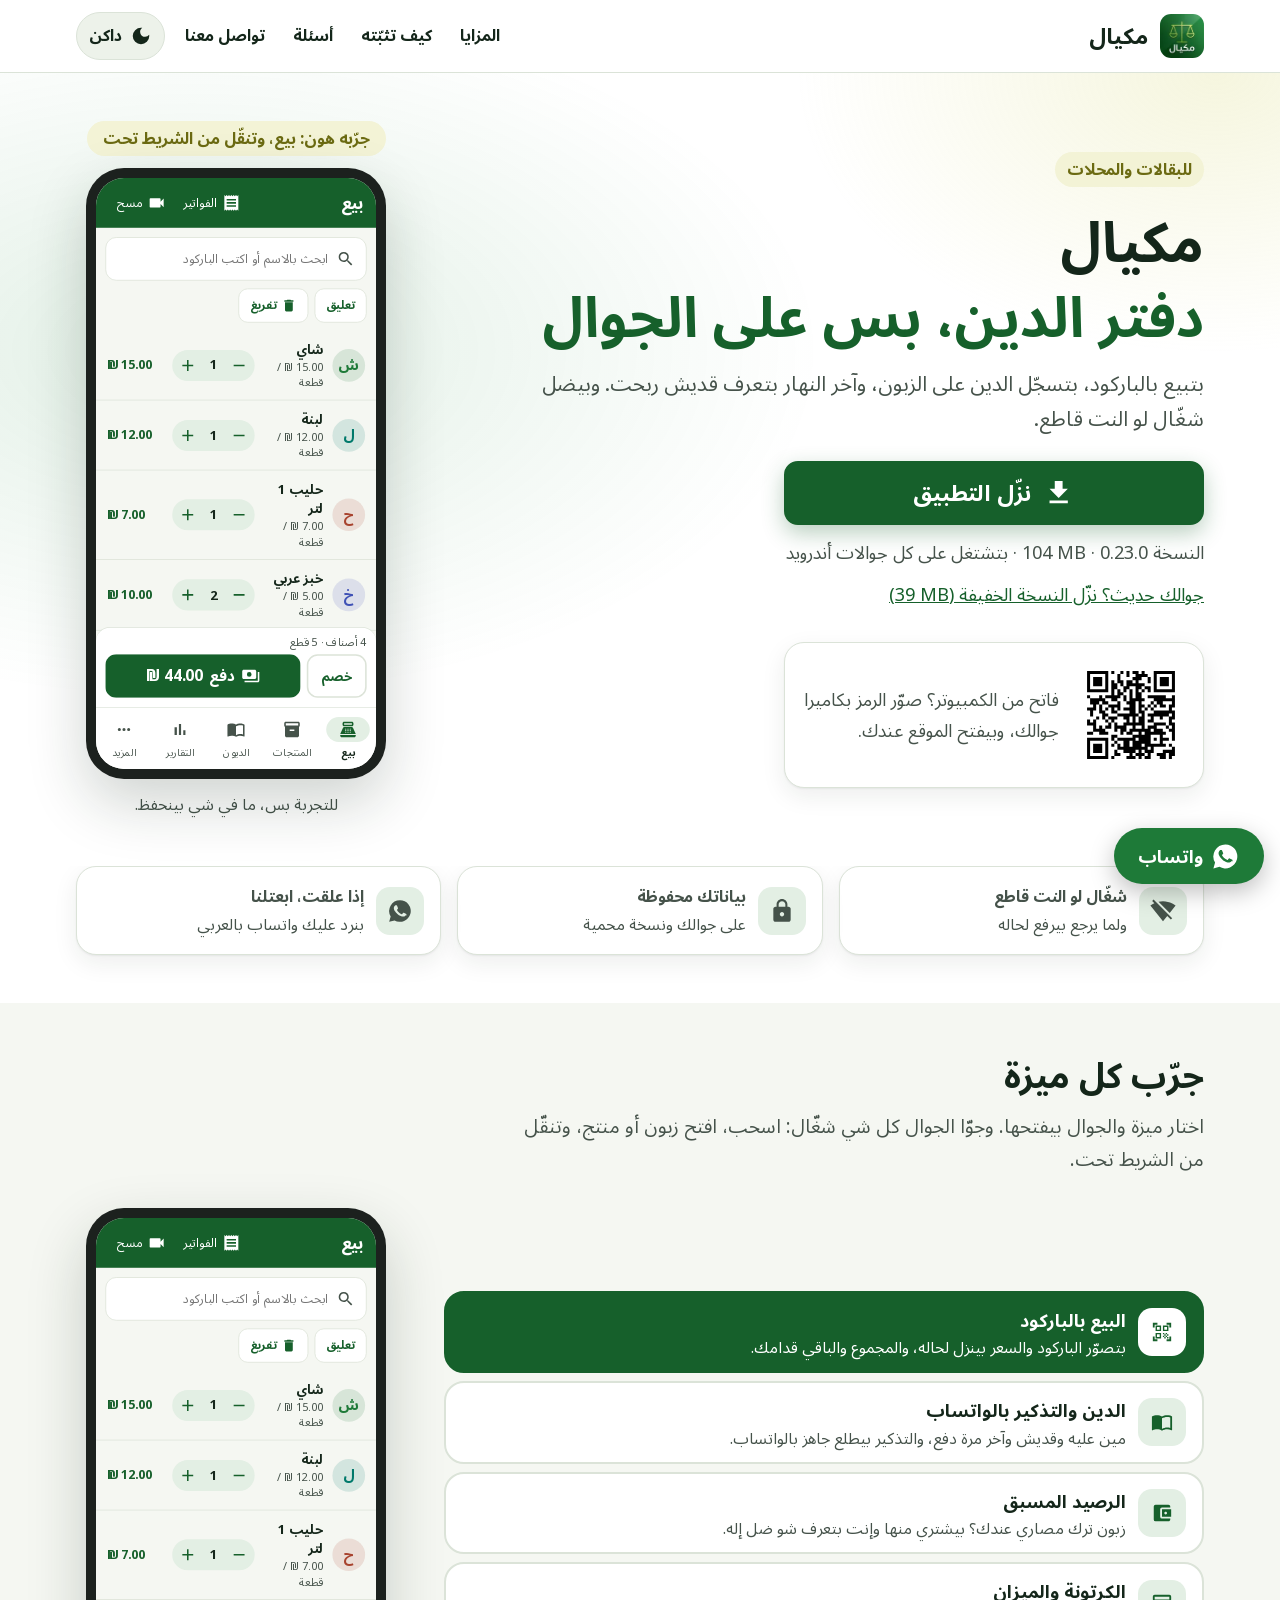
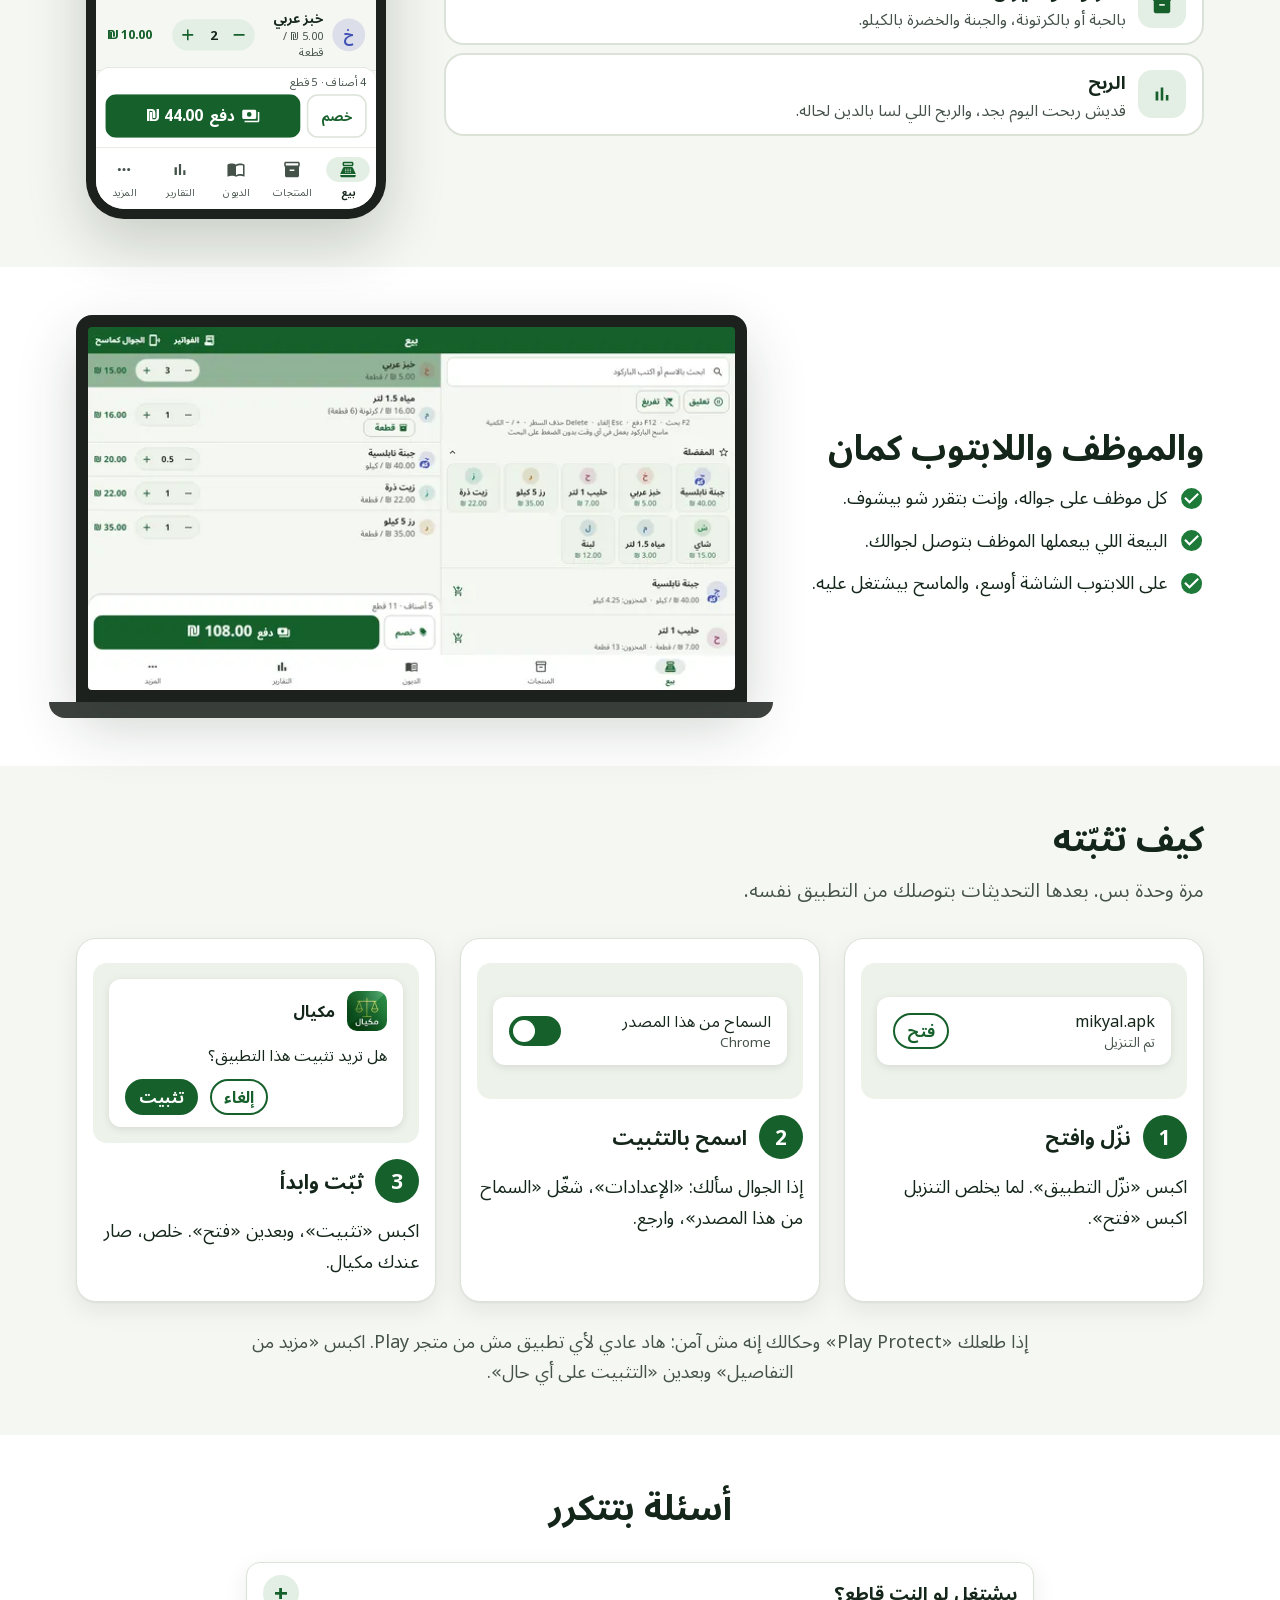
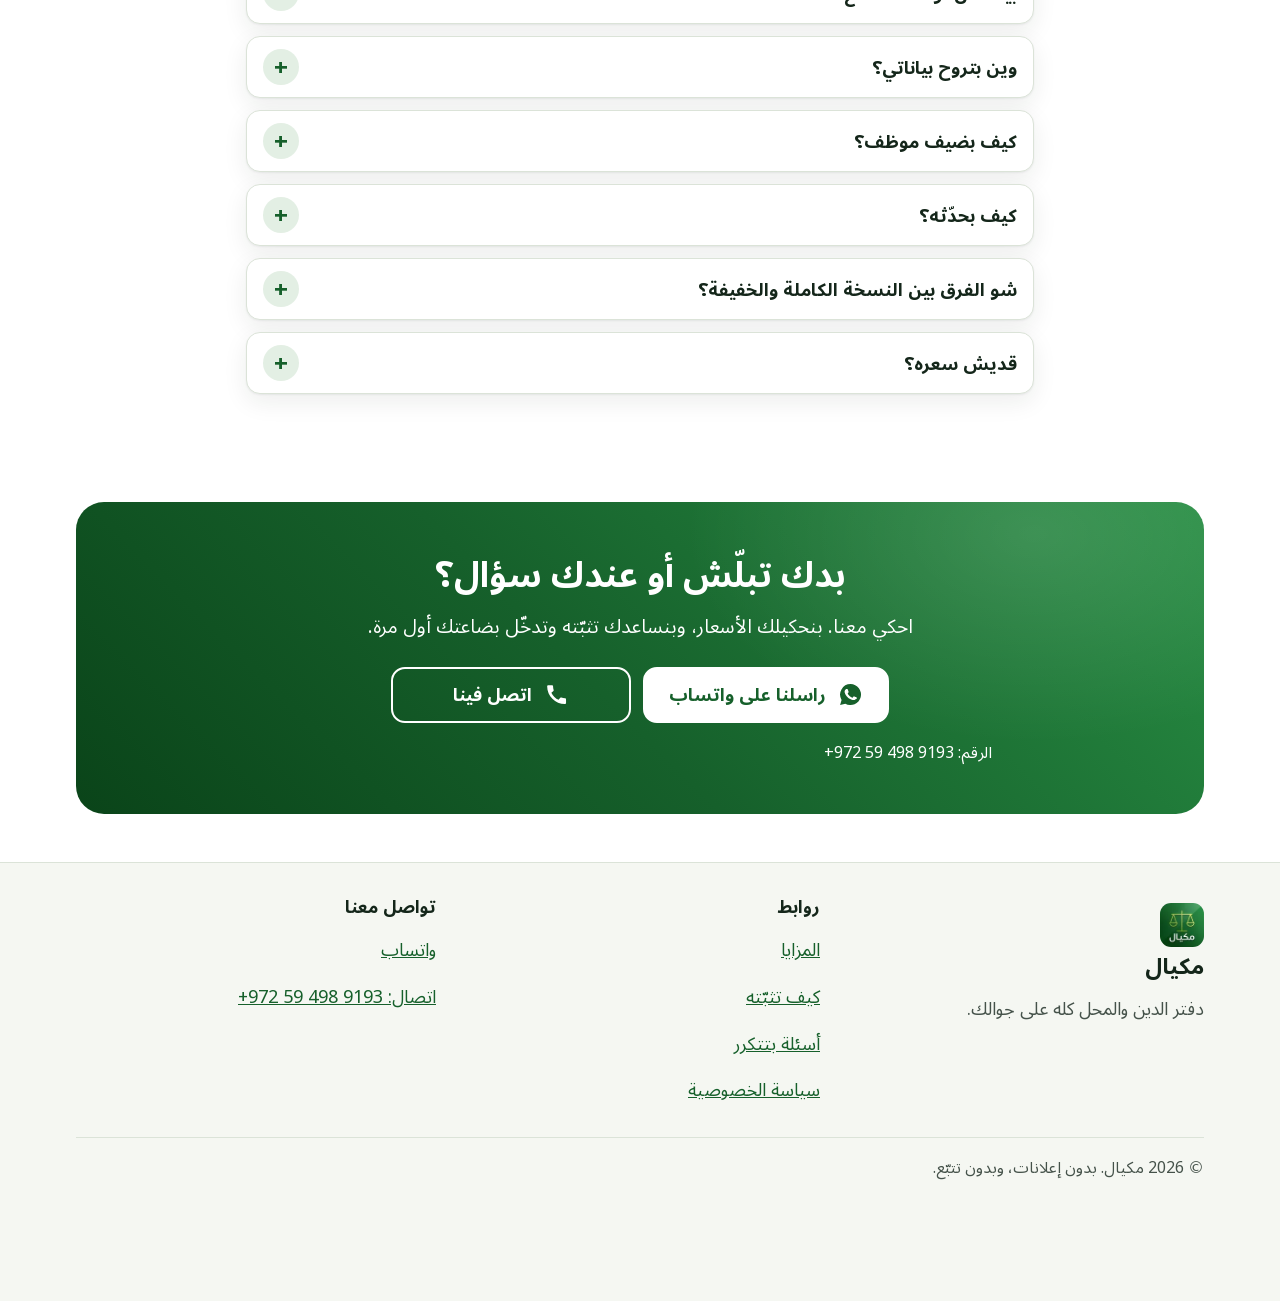
==== index.html @ 9a7a5570 "موقع مكيال: الصفحة الرئيسية، الخصوصية، 404 Co-Authored-By: Claude Opus 5.5 <noreply@anthropic.com>" ====
<!doctype html>
<html lang="ar" dir="rtl">
<head>
<meta charset="utf-8">
<meta name="viewport" content="width=device-width, initial-scale=1">
<script>try{if(localStorage.getItem('theme')==='dark')document.documentElement.dataset.theme='dark'}catch(e){}</script>
<title>مكيال: دفتر المحل على جوالك</title>
<meta name="description" content="مكيال تطبيق للمحلات والبقالات: بيع بالباركود، ديون الزبائن والتذكير بالواتساب، المخزون، والربح كل يوم. بيشتغل بدون نت. نزّله على جوالك الأندرويد.">
<link rel="canonical" href="https://binnibal.github.io/mikyal-site/">
<meta name="theme-color" content="#16602b">
<meta property="og:type" content="website">
<meta property="og:locale" content="ar_AR">
<meta property="og:site_name" content="مكيال">
<meta property="og:title" content="مكيال: دفتر المحل على جوالك">
<meta property="og:description" content="بيع بالباركود، ديون الزبائن والتذكير بالواتساب، والربح كل يوم. بيشتغل بدون نت.">
<meta property="og:url" content="https://binnibal.github.io/mikyal-site/">
<meta property="og:image" content="https://binnibal.github.io/mikyal-site/og.jpg">
<meta property="og:image:width" content="1200">
<meta property="og:image:height" content="630">
<meta property="og:image:alt" content="شعار مكيال وجوال عليه شاشة البيع">
<meta name="twitter:card" content="summary_large_image">
<link rel="icon" href="favicon.png" type="image/png" sizes="32x32">
<link rel="apple-touch-icon" href="apple-touch-icon.png">
<link rel="preload" href="fonts/arabic-700.woff2" as="font" type="font/woff2" crossorigin>
<link rel="stylesheet" href="style.css">
<script src="site.js" defer></script>
<script src="demo.js" defer></script>
</head>
<body>
<svg width="0" height="0" style="position:absolute" aria-hidden="true">
  <symbol id="i-download" viewBox="0 0 24 24"><path fill="currentColor" d="M5 20h14v-2H5v2zM19 9h-4V3H9v6H5l7 7 7-7z"/></symbol>
  <symbol id="i-check" viewBox="0 0 24 24"><path fill="currentColor" d="M12 2a10 10 0 1 0 0 20 10 10 0 0 0 0-20zm-2 15-5-5 1.41-1.410L10 14.170l7.59-7.590L19 8l-9 9z"/></symbol>
  <symbol id="i-wa" viewBox="0 0 24 24"><path fill="currentColor" d="M12 2a10 10 0 0 0-8.6 15.1L2 22l5-1.3A10 10 0 1 0 12 2zm5.2 13.9c-.2.6-1.3 1.2-1.8 1.2-.5.1-1 .2-3.3-.7-2.8-1.1-4.5-3.9-4.7-4.1-.1-.2-1.1-1.5-1.1-2.9s.7-2 1-2.3c.2-.3.6-.4.8-.4h.6c.2 0 .4 0 .6.5l.8 2c.1.2.1.3 0 .5l-.4.6-.3.4c-.1.1-.3.3-.1.6.2.3.8 1.3 1.7 2.1 1.2 1 2.1 1.3 2.4 1.5.3.1.5.1.6-.1l.9-1c.2-.3.4-.2.6-.1l1.9.9c.3.1.5.2.5.3.1.2.1.7-.1 1.4z"/></symbol>
  <symbol id="i-call" viewBox="0 0 24 24"><path fill="currentColor" d="M20.01 15.38c-1.23 0-2.42-.2-3.53-.56a.977.977 0 0 0-1.01.24l-1.57 1.97c-2.83-1.35-5.48-3.9-6.89-6.83l1.95-1.66c.27-.28.35-.67.24-1.02-.37-1.11-.56-2.3-.56-3.530 0-.54-.45-.99-.99-.99H4.19C3.65 3 3 3.24 3 3.99 3 13.28 10.73 21 20.01 21c.71 0 .99-.63.99-1.18v-3.45c0-.54-.45-.99-.99-.99z"/></symbol>
  <symbol id="i-moon" viewBox="0 0 24 24"><path fill="currentColor" d="M12 3a9 9 0 1 0 9 9c0-.46-.04-.92-.1-1.36a5.389 5.389 0 0 1-4.4 2.26 5.403 5.403 0 0 1-3.14-9.8c-.44-.06-.9-.1-1.36-.1z"/></symbol>
  <symbol id="i-sun" viewBox="0 0 24 24"><path fill="currentColor" d="M12 7a5 5 0 1 0 0 10 5 5 0 0 0 0-10zM2 13h2a1 1 0 0 0 0-2H2a1 1 0 0 0 0 2zm18 0h2a1 1 0 0 0 0-2h-2a1 1 0 0 0 0 2zM11 2v2a1 1 0 0 0 2 0V2a1 1 0 0 0-2 0zm0 18v2a1 1 0 0 0 2 0v-2a1 1 0 0 0-2 0zM5.99 4.58a1 1 0 0 0-1.41 1.41l1.06 1.06a1 1 0 0 0 1.41-1.41L5.99 4.58zm12.37 12.37a1 1 0 0 0-1.41 1.41l1.06 1.06a1 1 0 0 0 1.41-1.41l-1.06-1.06zm1.06-10.96a1 1 0 0 0-1.41-1.41l-1.06 1.06a1 1 0 0 0 1.41 1.41l1.06-1.06zM7.05 18.36a1 1 0 0 0-1.41-1.41l-1.06 1.06a1 1 0 0 0 1.41 1.41l1.06-1.06z"/></symbol>
  <symbol id="i-scan" viewBox="0 0 24 24"><path fill="currentColor" d="M9.5 6.5v3h-3v-3h3M11 5H5v6h6V5zm-1.5 9.5v3h-3v-3h3M11 13H5v6h6v-6zm6.5-6.5v3h-3v-3h3M19 5h-6v6h6V5zm-6 8h1.5v1.5H13V13zm1.5 1.5H16V16h-1.5v-1.5zM16 13h1.5v1.5H16V13zm-3 3h1.5v1.5H13V16zm1.5 1.5H16V19h-1.5v-1.5zM16 16h1.5v1.5H16V16zm1.5-1.5H19V16h-1.5v-1.5zm0 3H19V19h-1.5v-1.5zM22 7h-2V4h-3V2h5v5zm0 15v-5h-2v3h-3v2h5zM2 22h5v-2H4v-3H2v5zM2 2v5h2V4h3V2H2z"/></symbol>
  <symbol id="i-book" viewBox="0 0 24 24"><path fill="currentColor" d="M21 5c-1.11-.35-2.33-.5-3.5-.5-1.95 0-4.05.4-5.5 1.5-1.45-1.1-3.55-1.5-5.5-1.5S2.45 4.9 1 6v14.65c0 .25.25.5.5.5.1 0 .15-.05.25-.05C3.1 20.45 5.05 20 6.5 20c1.95 0 4.05.4 5.5 1.5 1.35-.85 3.8-1.5 5.5-1.5 1.65 0 3.35.3 4.75 1.05.1.05.15.05.25.05.25 0 .5-.25.5-.5V6c-.6-.45-1.25-.75-2-1zm0 13.5c-1.1-.35-2.3-.5-3.5-.5-1.7 0-4.15.65-5.5 1.5V8c1.35-.85 3.8-1.5 5.5-1.5 1.2 0 2.4.15 3.5.5v11.5z"/></symbol>
  <symbol id="i-wallet" viewBox="0 0 24 24"><path fill="currentColor" d="M21 18v1c0 1.1-.9 2-2 2H5a2 2 0 0 1-2-2V5a2 2 0 0 1 2-2h14c1.1 0 2 .9 2 2v1h-9a2 2 0 0 0-2 2v8a2 2 0 0 0 2 2h9zm-9-2h10V8H12v8zm4-2.5c-.83 0-1.5-.67-1.5-1.5s.67-1.5 1.5-1.5 1.5.67 1.5 1.5-.67 1.5-1.5 1.5z"/></symbol>
  <symbol id="i-box" viewBox="0 0 24 24"><path fill="currentColor" d="M20 2H4c-1 0-2 .9-2 2v3.01c0 .72.43 1.34 1 1.69V20c0 1.1 1.1 2 2 2h14c.9 0 2-.9 2-2V8.7c.57-.35 1-.97 1-1.69V4c0-1.1-1-2-2-2zm-5 12H9v-2h6v2zm5-7H4V4l16-.02V7z"/></symbol>
  <symbol id="i-chart" viewBox="0 0 24 24"><path fill="currentColor" d="M5 9.2h3V19H5zM10.6 5h2.8v14h-2.8zm5.6 8H19v6h-2.8z"/></symbol>
  <symbol id="i-wifi" viewBox="0 0 24 24"><path fill="currentColor" d="M23.64 7c-.45-.34-4.93-4-11.64-4-1.5 0-2.89.19-4.15.48L18.18 13.8 23.64 7zm-6.6 8.22L3.27 1.44 2 2.72l2.05 2.06C1.91 5.76.59 6.82.36 7l11.63 14.49.01.01.01-.01 3.9-4.86 3.32 3.32 1.27-1.27-3.46-3.46z"/></symbol>
  <symbol id="i-lock" viewBox="0 0 24 24"><path fill="currentColor" d="M18 8h-1V6c0-2.76-2.24-5-5-5S7 3.24 7 6v2H6c-1.1 0-2 .9-2 2v10c0 1.1.9 2 2 2h12c1.1 0 2-.9 2-2V10c0-1.1-.9-2-2-2zm-6 9c-1.1 0-2-.9-2-2s.9-2 2-2 2 .9 2 2-.9 2-2 2zm3.1-9H8.9V6c0-1.71 1.39-3.1 3.1-3.1 1.71 0 3.1 1.39 3.1 3.1v2z"/></symbol>
  <symbol id="i-next" viewBox="0 0 24 24"><path fill="currentColor" d="M20 11H7.83l5.59-5.59L12 4l-8 8 8 8 1.41-1.41L7.83 13H20v-2z"/></symbol>
  <symbol id="i-prev" viewBox="0 0 24 24"><path fill="currentColor" d="m12 4-1.41 1.41L16.17 11H4v2h12.17l-5.58 5.59L12 20l8-8z"/></symbol>
  <symbol id="i-pos" viewBox="0 0 24 24"><path fill="currentColor" d="M17 2H7c-1.1 0-2 .9-2 2v2c0 1.1.9 2 2 2h10c1.1 0 2-.9 2-2V4c0-1.1-.9-2-2-2zm0 4H7V4h10v2zm3 16H4c-1.1 0-2-.9-2-2v-1h20v1c0 1.1-.9 2-2 2zm-1.47-11.81A2 2 0 0 0 16.7 9H7.3c-.79 0-1.51.47-1.83 1.19L2 18h20l-3.47-7.81zM9.5 16h-1a.5.5 0 0 1 0-1h1a.5.5 0 0 1 0 1zm0-2h-1a.5.5 0 0 1 0-1h1a.5.5 0 0 1 0 1zm0-2h-1a.5.5 0 0 1 0-1h1a.5.5 0 0 1 0 1zm3 4h-1a.5.5 0 0 1 0-1h1a.5.5 0 0 1 0 1zm0-2h-1a.5.5 0 0 1 0-1h1a.5.5 0 0 1 0 1zm0-2h-1a.5.5 0 0 1 0-1h1a.5.5 0 0 1 0 1zm3 4h-1a.5.5 0 0 1 0-1h1a.5.5 0 0 1 0 1zm0-2h-1a.5.5 0 0 1 0-1h1a.5.5 0 0 1 0 1zm0-2h-1a.5.5 0 0 1 0-1h1a.5.5 0 0 1 0 1z"/></symbol>
  <symbol id="i-dots" viewBox="0 0 24 24"><path fill="currentColor" d="M6 10a2 2 0 1 0 0 4 2 2 0 0 0 0-4zm12 0a2 2 0 1 0 0 4 2 2 0 0 0 0-4zm-6 0a2 2 0 1 0 0 4 2 2 0 0 0 0-4z"/></symbol>
  <symbol id="i-search" viewBox="0 0 24 24"><path fill="currentColor" d="M15.5 14h-.79l-.28-.27A6.47 6.47 0 0 0 16 9.5 6.5 6.5 0 1 0 9.5 16c1.61 0 3.09-.59 4.23-1.57l.27.28v.79l5 4.99L20.49 19l-4.99-5zm-6 0C7.01 14 5 11.99 5 9.5S7.01 5 9.5 5 14 7.01 14 9.5 11.99 14 9.5 14z"/></symbol>
  <symbol id="i-plus" viewBox="0 0 24 24"><path fill="currentColor" d="M19 13h-6v6h-2v-6H5v-2h6V5h2v6h6v2z"/></symbol>
  <symbol id="i-minus" viewBox="0 0 24 24"><path fill="currentColor" d="M19 13H5v-2h14v2z"/></symbol>
  <symbol id="i-receipt" viewBox="0 0 24 24"><path fill="currentColor" d="M18 17H6v-2h12v2zm0-4H6v-2h12v2zm0-4H6V7h12v2zM3 22l1.5-1.5L6 22l1.5-1.5L9 22l1.5-1.5L12 22l1.5-1.5L15 22l1.5-1.5L18 22l1.5-1.5L21 22V2l-1.5 1.5L18 2l-1.5 1.5L15 2l-1.5 1.5L12 2l-1.5 1.5L9 2 7.5 3.5 6 2 4.5 3.5 3 2v20z"/></symbol>
  <symbol id="i-cam" viewBox="0 0 24 24"><path fill="currentColor" d="M17 10.5V7a1 1 0 0 0-1-1H4a1 1 0 0 0-1 1v10a1 1 0 0 0 1 1h12a1 1 0 0 0 1-1v-3.5l4 4v-11l-4 4z"/></symbol>
  <symbol id="i-trash" viewBox="0 0 24 24"><path fill="currentColor" d="M6 19c0 1.1.9 2 2 2h8c1.1 0 2-.9 2-2V7H6v12zM19 4h-3.5l-1-1h-5l-1 1H5v2h14V4z"/></symbol>
  <symbol id="i-pay" viewBox="0 0 24 24"><path fill="currentColor" d="M19 14V6c0-1.1-.9-2-2-2H3c-1.1 0-2 .9-2 2v8c0 1.1.9 2 2 2h14c1.1 0 2-.9 2-2zm-9-1a3 3 0 1 1 0-6 3 3 0 0 1 0 6zm13-6v11c0 1.1-.9 2-2 2H4v-2h17V7h2z"/></symbol>
  <symbol id="i-share" viewBox="0 0 24 24"><path fill="currentColor" d="M18 16.08c-.76 0-1.44.3-1.96.77L8.91 12.7c.05-.23.09-.46.09-.7s-.04-.47-.09-.7l7.05-4.11A3 3 0 1 0 15 5c0 .24.04.47.09.7L8.04 9.81A3 3 0 1 0 6 15c.79 0 1.5-.31 2.04-.81l7.12 4.16c-.05.21-.08.43-.08.65A2.92 2.92 0 1 0 18 16.08z"/></symbol>
  <symbol id="i-tune" viewBox="0 0 24 24"><path fill="currentColor" d="M3 17v2h6v-2H3zM3 5v2h10V5H3zm10 16v-2h8v-2h-8v-2h-2v6h2zM7 9v2H3v2h4v2h2V9H7zm14 4v-2H11v2h10zm-6-4h2V7h4V5h-4V3h-2v6z"/></symbol>
  <symbol id="i-sync" viewBox="0 0 24 24"><path fill="currentColor" d="M12 4V1L8 5l4 4V6c3.31 0 6 2.69 6 6 0 1.01-.25 1.97-.7 2.8l1.46 1.46A7.93 7.93 0 0 0 20 12c0-4.42-3.58-8-8-8zm0 14c-3.31 0-6-2.69-6-6 0-1.01.25-1.97.7-2.8L5.24 7.74A7.93 7.93 0 0 0 4 12c0 4.42 3.58 8 8 8v3l4-4-4-4v3z"/></symbol>
  <symbol id="i-text" viewBox="0 0 24 24"><path fill="currentColor" d="M9 4v3h5v12h3V7h5V4H9zm-6 8h3v7h3v-7h3V9H3v3z"/></symbol>
  <symbol id="i-people" viewBox="0 0 24 24"><path fill="currentColor" d="M16 11a3 3 0 1 0 0-6 3 3 0 0 0 0 6zm-8 0a3 3 0 1 0 0-6 3 3 0 0 0 0 6zm0 2c-2.33 0-7 1.17-7 3.5V19h14v-2.5c0-2.33-4.67-3.5-7-3.5zm8 0c-.29 0-.62.02-.97.05 1.16.84 1.97 1.97 1.97 3.45V19h6v-2.5c0-2.33-4.67-3.5-7-3.5z"/></symbol>
  <symbol id="i-backup" viewBox="0 0 24 24"><path fill="currentColor" d="M19.35 10.04A7.49 7.49 0 0 0 12 4C9.11 4 6.6 5.64 5.35 8.04A6 6 0 0 0 6 20h13a5 5 0 0 0 .35-9.96zM14 13v4h-4v-4H7l5-5 5 5h-3z"/></symbol>
</svg>
<a class="skip" href="#main">انتقل للمحتوى</a>

<header class="site-head">
  <div class="wrap">
    <a class="brand" href="./">
      <img src="img/logo.webp" srcset="img/logo.webp 1x, img/logo@2x.webp 2x" width="44" height="44" alt="">
      <span>مكيال</span>
    </a>
    <nav class="nav" aria-label="أقسام الصفحة">
      <a href="#tour">المزايا</a>
      <a href="#install">كيف تثبّته</a>
      <a href="#faq">أسئلة</a>
      <a href="#contact">تواصل معنا</a>
    </nav>
    <button class="theme-btn" type="button" aria-pressed="false">
      <svg class="icon moon" aria-hidden="true"><use href="#i-moon"/></svg>
      <svg class="icon sun" aria-hidden="true"><use href="#i-sun"/></svg>
      <span class="to-dark">داكن</span><span class="to-light">فاتح</span>
    </button>
  </div>
</header>

<main id="main">
  <section class="hero">
    <div class="wrap">
      <div class="hero-text">
        <p class="eyebrow">للبقالات والمحلات</p>
        <h1>مكيال <span>دفتر الدين، بس على الجوال</span></h1>
        <p class="lead">بتبيع بالباركود، بتسجّل الدين على الزبون، وآخر النهار بتعرف قديش ربحت. وبيضل شغّال لو النت قاطع.</p>
        <a class="btn btn-main" href="https://github.com/binnibal/mikyal-site/releases/latest/download/mikyal.apk" download>
          <svg class="icon" aria-hidden="true"><use href="#i-download"/></svg>
          <span>نزّل التطبيق</span>
        </a>
        <p class="meta">النسخة <span dir="ltr" data-v>0.23.0</span> · <span dir="ltr" data-full>104 MB</span> · بتشتغل على كل جوالات أندرويد</p>
        <p class="light-link"><a href="https://github.com/binnibal/mikyal-site/releases/latest/download/mikyal-light.apk" download>جوالك حديث؟ نزّل النسخة الخفيفة (<span dir="ltr" data-light>39 MB</span>)</a></p>
        <div class="qr">
          <img src="img/qr.svg" width="112" height="112" alt="رمز QR لرابط موقع مكيال">
          <p>فاتح من الكمبيوتر؟ صوّر الرمز بكاميرا جوالك، وبيفتح الموقع عندك.</p>
        </div>
      </div>
      <div class="hero-shot">
        <p class="demo-hint">جرّبه هون: بيع، وتنقّل من الشريط تحت</p>
        <div class="phone">
          <div class="app-frame">
            <div class="app" data-demo role="region" aria-label="نسخة تجريبية من تطبيق مكيال">
              <noscript><img class="app-still" src="img/sell-light.webp" width="360" height="760" alt="شاشة البيع في مكيال"></noscript>
            </div>
          </div>
        </div>
        <p class="demo-note">للتجربة بس، ما في شي بينحفظ.</p>
      </div>
    </div>
  </section>

  <section class="trust-sec" aria-label="ليش مكيال">
    <div class="wrap">
      <ul class="trust">
        <li><span class="ico"><svg class="icon" aria-hidden="true"><use href="#i-wifi"/></svg></span><span><strong>شغّال لو النت قاطع</strong>ولما يرجع بيرفع لحاله</span></li>
        <li><span class="ico"><svg class="icon" aria-hidden="true"><use href="#i-lock"/></svg></span><span><strong>بياناتك محفوظة</strong>على جوالك ونسخة محمية</span></li>
        <li><span class="ico"><svg class="icon" aria-hidden="true"><use href="#i-wa"/></svg></span><span><strong>إذا علقت، ابعتلنا</strong>بنرد عليك واتساب بالعربي</span></li>
      </ul>
    </div>
  </section>

  <section class="tint" id="tour" aria-labelledby="tour-head">
    <div class="wrap">
      <div class="section-head">
        <h2 id="tour-head">جرّب كل ميزة</h2>
        <p>اختار ميزة والجوال بيفتحها. وجوّا الجوال كل شي شغّال: اسحب، افتح زبون أو منتج، وتنقّل من الشريط تحت.</p>
      </div>
      <div class="tour">
        <div class="tabs" role="group" aria-label="مزايا التطبيق">
          <button class="tab" type="button" id="t-sell" aria-pressed="true" data-go="sell">
            <span class="ico"><svg class="icon" aria-hidden="true"><use href="#i-scan"/></svg></span>
            <span class="tab-text"><span class="tab-title">البيع بالباركود</span><span class="desc">بتصوّر الباركود والسعر بينزل لحاله، والمجموع والباقي قدامك.</span></span>
          </button>
          <button class="tab" type="button" id="t-debts" aria-pressed="false" data-go="debts">
            <span class="ico"><svg class="icon" aria-hidden="true"><use href="#i-book"/></svg></span>
            <span class="tab-text"><span class="tab-title">الدين والتذكير بالواتساب</span><span class="desc">مين عليه وقديش وآخر مرة دفع، والتذكير بيطلع جاهز بالواتساب.</span></span>
          </button>
          <button class="tab" type="button" id="t-credit" aria-pressed="false" data-go="cust:ra">
            <span class="ico"><svg class="icon" aria-hidden="true"><use href="#i-wallet"/></svg></span>
            <span class="tab-text"><span class="tab-title">الرصيد المسبق</span><span class="desc">زبون ترك مصاري عندك؟ بيشتري منها وإنت بتعرف شو ضل إله.</span></span>
          </button>
          <button class="tab" type="button" id="t-cartons" aria-pressed="false" data-go="product:water">
            <span class="ico"><svg class="icon" aria-hidden="true"><use href="#i-box"/></svg></span>
            <span class="tab-text"><span class="tab-title">الكرتونة والميزان</span><span class="desc">بالحبة أو بالكرتونة، والجبنة والخضرة بالكيلو.</span></span>
          </button>
          <button class="tab" type="button" id="t-profit" aria-pressed="false" data-go="reports">
            <span class="ico"><svg class="icon" aria-hidden="true"><use href="#i-chart"/></svg></span>
            <span class="tab-text"><span class="tab-title">الربح</span><span class="desc">قديش ربحت اليوم بجد، والربح اللي لسا بالدين لحاله.</span></span>
          </button>
        </div>
        <div class="stage" id="tour-panel">
          <div class="phone">
            <div class="app-frame">
              <div class="app" data-demo data-tour role="region" aria-label="نسخة تجريبية من مكيال للمزايا"></div>
            </div>
          </div>
          <div class="caption" aria-live="polite">
            <h3 id="tour-title">البيع بالباركود</h3>
            <p id="tour-text">بتصوّر الباركود والسعر بينزل لحاله، والمجموع والباقي قدامك.</p>
          </div>
        </div>
      </div>
    </div>
  </section>

  <section aria-labelledby="laptop-head">
    <div class="wrap split">
      <div>
        <h2 id="laptop-head">والموظف واللابتوب كمان</h2>
        <ul class="checks">
          <li><svg class="icon" aria-hidden="true"><use href="#i-check"/></svg><span>كل موظف على جواله، وإنت بتقرر شو بيشوف.</span></li>
          <li><svg class="icon" aria-hidden="true"><use href="#i-check"/></svg><span>البيعة اللي بيعملها الموظف بتوصل لجوالك.</span></li>
          <li><svg class="icon" aria-hidden="true"><use href="#i-check"/></svg><span>على اللابتوب الشاشة أوسع، والماسح بيشتغل عليه.</span></li>
        </ul>
      </div>
      <div class="laptop-col">
        <figure class="laptop">
          <div class="screen">
            <img data-shot="laptop" src="img/laptop-light.webp" srcset="img/laptop-light.webp 1x, img/laptop-light@2x.webp 2x" width="640" height="360" loading="lazy" decoding="async" alt="مكيال على شاشة لابتوب: السلة على جنب، والمنتجات المفضلة على الجنب الثاني">
          </div>
          <div class="base"></div>
        </figure>
      </div>
    </div>
  </section>

  <section class="tint" aria-labelledby="install-title" id="install">
    <div class="wrap">
      <div class="section-head">
        <h2 id="install-title">كيف تثبّته</h2>
        <p>مرة وحدة بس. بعدها التحديثات بتوصلك من التطبيق نفسه.</p>
      </div>
      <ol class="steps">
        <li class="step">
          <div class="mock" aria-hidden="true">
            <div class="mock-card mock-row">
              <span>mikyal.apk<small>تم التنزيل</small></span>
              <span class="mock-btn">فتح</span>
            </div>
          </div>
          <h3>نزّل وافتح</h3>
          <p>اكبس «نزّل التطبيق». لما يخلص التنزيل اكبس «فتح».</p>
        </li>
        <li class="step">
          <div class="mock" aria-hidden="true">
            <div class="mock-card mock-row">
              <span>السماح من هذا المصدر<small>Chrome</small></span>
              <span class="switch"></span>
            </div>
          </div>
          <h3>اسمح بالتثبيت</h3>
          <p>إذا الجوال سألك: «الإعدادات»، شغّل «السماح من هذا المصدر»، وارجع.</p>
        </li>
        <li class="step">
          <div class="mock" aria-hidden="true">
            <div class="mock-card">
              <div class="mock-app"><img src="img/logo.webp" width="40" height="40" alt="" loading="lazy">مكيال</div>
              <span>هل تريد تثبيت هذا التطبيق؟</span>
              <div class="mock-actions"><span class="mock-btn">إلغاء</span><span class="mock-btn fill">تثبيت</span></div>
            </div>
          </div>
          <h3>ثبّت وابدأ</h3>
          <p>اكبس «تثبيت»، وبعدين «فتح». خلص، صار عندك مكيال.</p>
        </li>
      </ol>
      <p class="install-note">إذا طلعلك «Play Protect» وحكالك إنه مش آمن: هاد عادي لأي تطبيق مش من متجر Play. اكبس «مزيد من التفاصيل» وبعدين «التثبيت على أي حال».</p>
    </div>
  </section>

  <section aria-labelledby="faq-title" id="faq">
    <div class="wrap faq">
      <div class="section-head center"><h2 id="faq-title">أسئلة بتتكرر</h2></div>
      <details>
        <summary>بيشتغل لو النت قاطع؟</summary>
        <p>آه. بتبيع وبتسجّل الدين بدون نت، ولما يرجع النت بيرفع كل شي لحاله.</p>
      </details>
      <details>
        <summary>وين بتروح بياناتي؟</summary>
        <p>على جوالك، ونسخة محمية على Firebase من Google عشان ما تضيع وتوصل لأجهزتك. ما حدا غيرك بيشوفها وما بنبيعها لحدا. التفاصيل في <a href="privacy.html">سياسة الخصوصية</a>.</p>
      </details>
      <details>
        <summary>كيف بضيف موظف؟</summary>
        <p>«المزيد» ثم «الموظفون» ثم «دعوة موظف». الموظف بنزّل مكيال على جواله، وإنت بتوافق عليه وبتختار شو بيشوف.</p>
      </details>
      <details>
        <summary>كيف بحدّثه؟</summary>
        <p>لما تطلع نسخة جديدة التطبيق بيقلّك. اكبس «تحديث الآن» وثبّتها فوق القديمة، وبياناتك بتضل زي ما هي.</p>
      </details>
      <details>
        <summary>شو الفرق بين النسخة الكاملة والخفيفة؟</summary>
        <p>نفس التطبيق ونفس المزايا. الكاملة بتشتغل على كل الجوالات. الخفيفة أصغر بكتير وبتوفّر من الباقة، بس للجوالات الحديثة (من 2017 تقريباً). إذا الجوال رفض الخفيفة، نزّل الكاملة.</p>
      </details>
      <details>
        <summary>قديش سعره؟</summary>
        <p>احكي معنا واتساب أو اتصل، وبنحكيلك الأسعار وبنساعدك تبلّش.</p>
      </details>
    </div>
  </section>

  <section id="contact" aria-labelledby="contact-title">
    <div class="wrap">
      <div class="contact-box">
        <h2 id="contact-title">بدك تبلّش أو عندك سؤال؟</h2>
        <p>احكي معنا. بنحكيلك الأسعار، وبنساعدك تثبّته وتدخّل بضاعتك أول مرة.</p>
        <div class="contact-actions">
          <a class="btn btn-white" href="https://wa.me/972594989193?text=%D9%85%D8%B1%D8%AD%D8%A8%D8%A7%D8%8C%20%D8%A8%D8%AF%D9%8A%20%D8%A3%D8%B3%D8%A3%D9%84%20%D8%B9%D9%86%20%D9%85%D9%83%D9%8A%D8%A7%D9%84">
            <svg class="icon" aria-hidden="true"><use href="#i-wa"/></svg><span>راسلنا على واتساب</span>
          </a>
          <a class="btn btn-ghost" href="tel:+972594989193">
            <svg class="icon" aria-hidden="true"><use href="#i-call"/></svg><span>اتصل فينا</span>
          </a>
        </div>
        <p class="contact-note">الرقم: <span dir="ltr">+972 59 498 9193</span></p>
      </div>
    </div>
  </section>
</main>

<footer>
  <div class="wrap">
    <div class="foot">
      <div>
        <a class="brand" href="./"><img src="img/logo.webp" srcset="img/logo.webp 1x, img/logo@2x.webp 2x" width="44" height="44" alt="" loading="lazy"><span>مكيال</span></a>
        <p>دفتر الدين والمحل كله على جوالك.</p>
      </div>
      <nav aria-labelledby="foot-links">
        <h2 id="foot-links">روابط</h2>
        <ul>
          <li><a href="#tour">المزايا</a></li>
          <li><a href="#install">كيف تثبّته</a></li>
          <li><a href="#faq">أسئلة بتتكرر</a></li>
          <li><a href="privacy.html">سياسة الخصوصية</a></li>
        </ul>
      </nav>
      <div>
        <h2>تواصل معنا</h2>
        <ul>
          <li><a href="https://wa.me/972594989193">واتساب</a></li>
          <li><a href="tel:+972594989193">اتصال: <span dir="ltr">+972 59 498 9193</span></a></li>
        </ul>
      </div>
    </div>
    <p class="copy">© 2026 مكيال. بدون إعلانات، وبدون تتبّع.</p>
  </div>
</footer>

<a class="wa" href="https://wa.me/972594989193?text=%D9%85%D8%B1%D8%AD%D8%A8%D8%A7%D8%8C%20%D8%A8%D8%AF%D9%8A%20%D8%A3%D8%B3%D8%A3%D9%84%20%D8%B9%D9%86%20%D9%85%D9%83%D9%8A%D8%A7%D9%84">
  <svg class="icon" aria-hidden="true"><use href="#i-wa"/></svg>
  <span>واتساب</span>
</a>
</body>
</html>
---- style.css ----
/* مكيال: same tokens as the app (lib/core/theme). Light by default;
   the toggle sets data-theme="dark" on <html>. */
@font-face { font-family: "Noto"; font-weight: 400; font-display: swap; src: url(fonts/arabic-400.woff2) format("woff2"); unicode-range: U+0600-06FF, U+0750-077F, U+FB50-FDFF, U+FE70-FEFF, U+200C-200F; }
@font-face { font-family: "Noto"; font-weight: 700; font-display: swap; src: url(fonts/arabic-700.woff2) format("woff2"); unicode-range: U+0600-06FF, U+0750-077F, U+FB50-FDFF, U+FE70-FEFF, U+200C-200F; }
@font-face { font-family: "Noto"; font-weight: 400; font-display: swap; src: url(fonts/latin-400.woff2) format("woff2"); unicode-range: U+0020-007E, U+00A0, U+00B7, U+00D7, U+2013-2014, U+2018-201D, U+2022, U+2026, U+20AA; }
@font-face { font-family: "Noto"; font-weight: 700; font-display: swap; src: url(fonts/latin-700.woff2) format("woff2"); unicode-range: U+0020-007E, U+00A0, U+00B7, U+00D7, U+2013-2014, U+2018-201D, U+2022, U+2026, U+20AA; }

:root {
  color-scheme: light;
  --green-deep: #0a4419;
  --green: #16602b;
  --green-bright: #288e44;
  --gold: #d8d877;
  --gold-deep: #6b6a12;
  --bg: #ffffff;
  --bg-tint: #f5f7f2;
  --card: #ffffff;
  --soft: #edf2ea;
  --ink: #14261a;
  --muted: #45524a;
  --line: #dbe3d8;
  --primary: #16602b;
  --primary-soft: #e3efe4;
  --on-primary: #ffffff;
  --success: #1e7a38;
  --focus: #b45309;
  --frame: #1c211e;
  --shadow: 0 1px 2px rgb(20 38 26 / 0.06), 0 8px 24px rgb(20 38 26 / 0.08);
  --shadow-lg: 0 24px 60px rgb(20 38 26 / 0.20);
  --radius: 14px;
  --radius-card: 20px;
  --s1: 4px; --s2: 8px; --s3: 12px; --s4: 16px; --s5: 24px; --s6: 32px; --s7: 48px;
  --fast: 200ms;
}
:root[data-theme="dark"] {
  color-scheme: dark;
  --bg: #0e1511;
  --bg-tint: #121b15;
  --card: #151e18;
  --soft: #19231c;
  --ink: #e2e9e1;
  --muted: #b3beb4;
  --line: #2c3931;
  --primary: #7fd891;
  --primary-soft: #1d3324;
  --on-primary: #06260f;
  --success: #7fd891;
  --gold-deep: #d8d877;
  --focus: #ffb866;
  --frame: #2b332e;
  --shadow: 0 1px 2px rgb(0 0 0 / 0.3), 0 8px 24px rgb(0 0 0 / 0.25);
  --shadow-lg: 0 24px 60px rgb(0 0 0 / 0.45);
}

*, *::before, *::after { box-sizing: border-box; }
html { -webkit-text-size-adjust: 100%; scroll-behavior: smooth; scroll-padding-top: 88px; }
body {
  margin: 0;
  font-family: "Noto", system-ui, sans-serif;
  font-size: 1.125rem; /* 18px */
  line-height: 1.7;
  color: var(--ink);
  background: var(--bg);
  overflow-wrap: anywhere;
}
img, svg { max-width: 100%; height: auto; display: block; }
a { color: var(--primary); }
h1, h2, h3 { line-height: 1.35; margin: 0 0 var(--s3); }
h2 { font-size: clamp(1.6rem, 1.2rem + 1.6vw, 2.2rem); }
h3 { font-size: 1.25rem; }
p { margin: 0 0 var(--s4); }
:focus-visible { outline: 3px solid var(--focus); outline-offset: 3px; border-radius: 8px; }
[dir="ltr"] { white-space: nowrap; unicode-bidi: isolate; }
.icon { width: 1.4em; height: 1.4em; flex: none; }

.wrap { max-width: 1160px; margin: 0 auto; padding: 0 var(--s4); }
.skip { position: absolute; inset-inline-start: var(--s4); top: -100px; background: var(--card); color: var(--ink); padding: var(--s3); z-index: 20; border-radius: 8px; }
.skip:focus { top: var(--s3); }

/* Header */
.site-head { position: sticky; top: 0; z-index: 10; background: var(--bg); border-bottom: 1px solid var(--line); }
.site-head .wrap { display: flex; align-items: center; gap: var(--s2); min-height: 72px; flex-wrap: wrap; }
.brand { display: flex; align-items: center; gap: var(--s3); font-weight: 700; font-size: 1.4rem; color: var(--ink); text-decoration: none; margin-inline-end: auto; }
.brand img { width: 44px; height: 44px; border-radius: 11px; }
.nav { display: none; gap: var(--s1); }
.nav a { color: var(--ink); text-decoration: none; padding: var(--s2) var(--s3); border-radius: 10px; font-weight: 700; font-size: 1rem; }
.nav a:hover { background: var(--soft); }
.theme-btn {
  display: inline-flex; align-items: center; gap: var(--s2);
  min-height: 48px; padding: 0 var(--s3);
  font: inherit; font-size: 1rem; font-weight: 700; color: var(--ink);
  background: var(--soft); border: 1px solid var(--line); border-radius: 999px; cursor: pointer;
}
.theme-btn .icon { width: 22px; height: 22px; }
.theme-btn .sun, .theme-btn .to-light { display: none; }
:root[data-theme="dark"] .theme-btn .sun, :root[data-theme="dark"] .theme-btn .to-light { display: inline; }
:root[data-theme="dark"] .theme-btn .moon, :root[data-theme="dark"] .theme-btn .to-dark { display: none; }

/* Buttons */
.btn {
  display: inline-flex; align-items: center; justify-content: center; gap: var(--s3);
  min-height: 56px; padding: var(--s2) var(--s5);
  border-radius: var(--radius); border: 2px solid var(--primary);
  font: inherit; font-weight: 700; text-decoration: none; text-align: center; cursor: pointer;
  color: var(--primary); background: var(--card);
  transition: transform var(--fast) ease, box-shadow var(--fast) ease, background-color var(--fast) ease;
}
.btn:hover { background: var(--primary-soft); }
.btn-main {
  min-height: 64px; width: 100%; max-width: 420px; font-size: 1.4rem;
  color: var(--on-primary); background: var(--primary); border-color: var(--primary);
  box-shadow: 0 8px 22px rgb(22 96 43 / 0.30);
}
.btn-main:hover { background: var(--primary); transform: translateY(-2px); box-shadow: 0 12px 28px rgb(22 96 43 / 0.36); }
.btn-main:active { transform: translateY(0); }
.btn-small { min-height: 48px; padding: 0 var(--s4); font-size: 1rem; border-radius: 999px; }

/* Hero */
.hero { position: relative; overflow: hidden; padding: var(--s6) 0 var(--s7); background:
  radial-gradient(900px 500px at 15% 35%, color-mix(in srgb, var(--green-bright) 14%, transparent), transparent 70%),
  radial-gradient(600px 400px at 95% 0%, color-mix(in srgb, var(--gold) 24%, transparent), transparent 70%),
  var(--bg); }
.hero .wrap { display: flex; flex-wrap: wrap; align-items: center; gap: var(--s7) var(--s6); }
.hero-text { flex: 1 1 360px; min-width: 0; }
.eyebrow { display: inline-flex; align-items: center; gap: var(--s2); font-weight: 700; font-size: 1rem; color: var(--gold-deep); background: color-mix(in srgb, var(--gold) 30%, var(--card)); padding: var(--s1) var(--s3); border-radius: 999px; margin-bottom: var(--s4); }
:root[data-theme="dark"] .eyebrow { background: color-mix(in srgb, var(--gold) 14%, var(--card)); }
.hero h1 { font-size: clamp(2.2rem, 1.5rem + 3vw, 3.5rem); margin-bottom: var(--s3); }
.hero h1 span { color: var(--primary); display: block; }
.lead { font-size: 1.3rem; color: var(--muted); margin-bottom: var(--s5); max-width: 34em; }
.meta { color: var(--muted); margin: var(--s3) 0 var(--s1); }
.light-link { margin: 0; }
.light-link a { display: inline-block; padding: var(--s2) 0; min-height: 44px; }
.qr { display: none; align-items: center; gap: var(--s4); margin-top: var(--s5); padding: var(--s4); background: var(--card); border: 1px solid var(--line); border-radius: var(--radius-card); max-width: 420px; box-shadow: var(--shadow); }
.qr img { width: 112px; height: 112px; background: #fff; padding: 6px; border-radius: 8px; flex: none; }
.qr p { margin: 0; color: var(--muted); }

.hero-shot { flex: 0 1 320px; min-width: 0; margin-inline: auto; display: flex; flex-direction: column; align-items: center; }
.demo-hint { margin: 0 0 var(--s3); padding: var(--s1) var(--s4); border-radius: 999px; font-weight: 700; font-size: 1rem; text-align: center; color: var(--gold-deep); background: color-mix(in srgb, var(--gold) 30%, var(--card)); }
:root[data-theme="dark"] .demo-hint { background: color-mix(in srgb, var(--gold) 14%, var(--card)); }
.demo-note { margin: var(--s3) 0 0; color: var(--muted); font-size: 1rem; text-align: center; }

/* Device frames */
.phone { position: relative; background: var(--frame); border-radius: 38px; padding: 10px; box-shadow: var(--shadow-lg); width: max-content; max-width: 100%; margin: 0 auto; }
.phone > img { border-radius: 28px; background: var(--soft); }
.app-frame { position: relative; width: 280px; height: 591px; overflow: hidden; border-radius: 28px; }
.laptop { max-width: 760px; margin: 0 auto; }
.laptop .screen { background: var(--frame); border-radius: 16px 16px 0 0; padding: 12px; box-shadow: var(--shadow-lg); }
.laptop .screen img { border-radius: 4px; width: 100%; }
.laptop .base { height: 16px; background: var(--frame); border-radius: 0 0 18px 18px; margin: 0 -4%; opacity: 0.85; }

/* Trust strip */
.trust-sec { padding: 0 0 var(--s7); background: var(--bg); }
.trust { list-style: none; margin: 0; padding: 0; display: grid; grid-template-columns: repeat(auto-fit, minmax(min(100%, 240px), 1fr)); gap: var(--s4); }
.trust li { display: flex; align-items: center; gap: var(--s3); background: var(--card); border: 1px solid var(--line); border-radius: var(--radius-card); padding: var(--s4); box-shadow: var(--shadow); }
.ico { width: 48px; height: 48px; border-radius: 14px; display: grid; place-items: center; background: var(--primary-soft); color: var(--primary); flex: none; }
.ico .icon { width: 26px; height: 26px; }
.trust strong { display: block; }
.trust span { color: var(--muted); font-size: 1rem; }

/* Sections */
section { padding: var(--s7) 0; }
.tint { background: var(--bg-tint); }
.section-head { max-width: 680px; margin-bottom: var(--s6); }
.section-head.center { text-align: center; margin-inline: auto; }
.section-head p { color: var(--muted); font-size: 1.2rem; margin: 0; }

/* Interactive tour */
.tour { display: grid; gap: var(--s5); align-items: center; }
.tabs { display: flex; flex-wrap: wrap; gap: var(--s2); justify-content: center; }
.tab {
  display: flex; align-items: center; gap: var(--s3); text-align: start;
  min-height: 56px; padding: var(--s2) var(--s4) var(--s2) var(--s2);
  font: inherit; font-weight: 700; color: var(--ink);
  background: var(--card); border: 2px solid var(--line); border-radius: 999px; cursor: pointer;
  transition: background-color var(--fast) ease, border-color var(--fast) ease;
}
.tab:hover { border-color: var(--primary); }
.tab .ico { width: 40px; height: 40px; border-radius: 50%; }
.tab .ico .icon { width: 22px; height: 22px; }
.tab .desc { display: none; font-weight: 400; color: var(--muted); font-size: 1rem; line-height: 1.5; }
.tab[aria-selected="true"] { background: var(--primary); border-color: var(--primary); color: var(--on-primary); }
.tab[aria-selected="true"] .ico { background: var(--card); color: var(--primary); }
.tab[aria-selected="true"] .desc { color: var(--on-primary); }
.stage { display: flex; flex-direction: column; align-items: center; gap: var(--s4); min-width: 0; }
.stage .phone { cursor: pointer; touch-action: pan-y; }
.stage .phone img { width: 280px; transition: opacity var(--fast) ease; }
.stage .phone img.fading { opacity: 0; }
.caption { text-align: center; max-width: 30em; }
.caption h3 { margin-bottom: var(--s1); }
.caption p { margin: 0; color: var(--muted); }
.stepper { display: flex; gap: var(--s3); justify-content: center; flex-wrap: wrap; align-items: center; }
.stepper .btn { min-width: 120px; }
.dots { display: flex; gap: var(--s2); }
.dots span { width: 10px; height: 10px; border-radius: 6px; background: var(--line); transition: background-color var(--fast) ease, width var(--fast) ease; }
.dots span.on { background: var(--primary); width: 26px; }

/* Laptop block */
.split { display: flex; flex-wrap: wrap; align-items: center; gap: var(--s6); }
.split > div { flex: 1 1 300px; min-width: 0; }
.split .laptop-col { flex: 2 1 420px; }
.checks { list-style: none; padding: 0; margin: 0; }
.checks li { display: flex; gap: var(--s3); align-items: flex-start; margin-bottom: var(--s3); }
.checks .icon { color: var(--success); margin-top: 0.2em; }

/* Install steps */
.steps { list-style: none; padding: 0; margin: 0; display: grid; grid-template-columns: repeat(auto-fit, minmax(min(100%, 280px), 1fr)); gap: var(--s5); counter-reset: step; }
.step { background: var(--card); border: 1px solid var(--line); border-radius: var(--radius-card); padding: var(--s5) var(--s4); counter-increment: step; box-shadow: var(--shadow); }
.step h3 { display: flex; align-items: center; gap: var(--s3); }
.step h3::before { content: counter(step); flex: none; display: grid; place-items: center; width: 44px; height: 44px; border-radius: 50%; background: var(--primary); color: var(--on-primary); font-size: 1.3rem; }
.step p { margin: 0; }
.mock { background: var(--soft); border-radius: var(--radius); padding: var(--s4); margin-bottom: var(--s4); font-size: 1rem; line-height: 1.5; min-height: 136px; display: flex; flex-direction: column; justify-content: center; }
.mock-card { background: var(--card); border-radius: 12px; padding: var(--s3) var(--s4); box-shadow: 0 2px 8px rgb(0 0 0 / 0.10); }
.mock-row { display: flex; align-items: center; justify-content: space-between; gap: var(--s3); flex-wrap: wrap; }
.mock-row > span { min-width: 0; }
.mock small { color: var(--muted); display: block; }
.mock-btn { color: var(--primary); font-weight: 700; padding: var(--s1) var(--s3); border: 2px solid var(--primary); border-radius: 999px; white-space: nowrap; }
.mock-btn.fill { background: var(--primary); color: var(--on-primary); }
.mock-app { display: flex; align-items: center; gap: var(--s3); margin-bottom: var(--s3); font-weight: 700; }
.mock-app img { width: 40px; height: 40px; border-radius: 10px; }
.switch { width: 52px; height: 30px; border-radius: 999px; background: var(--primary); position: relative; flex: none; }
.switch::after { content: ""; position: absolute; top: 4px; inset-inline-end: 4px; width: 22px; height: 22px; border-radius: 50%; background: var(--on-primary); }
.mock-actions { display: flex; justify-content: flex-end; gap: var(--s3); flex-wrap: wrap; margin-top: var(--s3); }
.install-note { margin: var(--s5) auto 0; max-width: 46em; color: var(--muted); text-align: center; }

/* FAQ */
.faq { max-width: 820px; margin-inline: auto; }
.faq details { background: var(--card); border: 1px solid var(--line); border-radius: var(--radius); margin-bottom: var(--s3); box-shadow: var(--shadow); }
.faq summary { cursor: pointer; min-height: 60px; padding: var(--s3) var(--s4); font-weight: 700; display: flex; align-items: center; justify-content: space-between; gap: var(--s3); list-style: none; }
.faq summary::-webkit-details-marker { display: none; }
.faq summary::after { content: "+"; display: grid; place-items: center; width: 36px; height: 36px; border-radius: 50%; background: var(--primary-soft); font-size: 1.5rem; line-height: 1; color: var(--primary); flex: none; transition: transform var(--fast) ease; }
.faq details[open] summary::after { transform: rotate(45deg); }
.faq details p { padding: 0 var(--s4) var(--s4); margin: 0; }

/* Contact */
.contact-box { border-radius: 28px; padding: var(--s7) var(--s5); color: #fff; text-align: center;
  background: radial-gradient(500px 300px at 85% 10%, rgb(255 255 255 / 0.12), transparent 70%), linear-gradient(225deg, #288e44, #16602b 55%, #0a4419); }
.contact-box h2 { color: #fff; }
.contact-box p { font-size: 1.2rem; max-width: 34em; margin-inline: auto; margin-bottom: var(--s5); }
.contact-actions { display: flex; flex-wrap: wrap; gap: var(--s3); justify-content: center; }
.contact-actions .btn { min-width: min(100%, 240px); border-color: #fff; }
.btn-white { background: #fff; color: #16602b; }
.btn-white:hover { background: #eef6ef; }
.btn-ghost { background: transparent; color: #fff; }
.btn-ghost:hover { background: rgb(255 255 255 / 0.14); }
.contact-note { margin: var(--s4) 0 0 !important; font-size: 1rem !important; }

/* Long pages (privacy, 404) */
.page { max-width: 780px; padding-top: var(--s6); padding-bottom: var(--s7); }
.page h1 { font-size: 2.2rem; }
.page h2 { font-size: 1.4rem; margin-top: var(--s6); color: var(--primary); }
.page ul { padding-inline-start: var(--s5); }
.page li { margin-bottom: var(--s2); }
.summary-card { background: var(--primary-soft); border-radius: var(--radius-card); padding: var(--s4) var(--s5); font-size: 1.2rem; }
.updated { color: var(--muted); }
.notfound { text-align: center; padding: var(--s7) var(--s4); }
.notfound .num { font-size: 5rem; font-weight: 700; color: var(--primary); line-height: 1.1; margin: 0; }
.notfound .actions { display: flex; flex-direction: column; align-items: center; gap: var(--s3); }

/* Footer */
footer { background: var(--bg-tint); border-top: 1px solid var(--line); padding: var(--s6) 0 calc(var(--s6) + 72px); color: var(--muted); }
.foot { display: grid; gap: var(--s5); grid-template-columns: repeat(auto-fit, minmax(min(100%, 220px), 1fr)); }
.foot h2 { font-size: 1.1rem; color: var(--ink); margin-bottom: var(--s2); }
.foot ul { list-style: none; margin: 0; padding: 0; }
.foot a { display: inline-block; min-height: 44px; padding: var(--s2) 0; }
.foot p { margin: 0; }
.copy { margin-top: var(--s5); padding-top: var(--s4); border-top: 1px solid var(--line); font-size: 1rem; }

/* Fixed WhatsApp button */
.wa {
  position: fixed; inset-inline-start: var(--s4); bottom: var(--s4); z-index: 9;
  display: inline-flex; align-items: center; gap: var(--s2);
  min-height: 56px; padding: var(--s2) var(--s5);
  background: #1e7a38; color: #fff;
  border-radius: 999px; font-weight: 700; text-decoration: none;
  box-shadow: 0 8px 24px rgb(0 0 0 / 0.25);
  transition: transform var(--fast) ease;
}
.wa .icon { width: 1.6em; height: 1.6em; }
.wa:hover { transform: translateY(-2px); }

@media (min-width: 900px) {
  .qr { display: flex; }
  .nav { display: flex; }
  .hero { padding-top: var(--s7); }
  .tour { grid-template-columns: minmax(0, 1fr) 320px; gap: var(--s7); }
  .tabs { flex-direction: column; flex-wrap: nowrap; }
  .tab { border-radius: var(--radius-card); padding: var(--s3) var(--s4); }
  .tab .ico { border-radius: 14px; width: 48px; height: 48px; }
  .tab .desc { display: block; }
  .caption { display: none; }
}
@media (prefers-reduced-motion: reduce) {
  html { scroll-behavior: auto; }
  *, *::before, *::after { transition: none !important; animation: none !important; }
}

/* ---------- The demo app (the real app's look, at 360 px, scaled) ---------- */
.app {
  --a-bg: #f5f7f2; --a-card: #ffffff; --a-ink: #14261a; --a-muted: #45524a; --a-line: #dce3d8;
  --a-green: #16602b; --a-on: #ffffff; --a-soft: #e3efe4; --a-red: #c62828; --a-ours: #1e7a38;
  --a-warn: #b45309; --a-bar: #16602b; --a-bar-fg: #ffffff; --a-toast: #14261a; --a-toast-fg: #ffffff;
  position: absolute; top: 0; left: 0; width: 360px; height: 760px;
  transform: scale(0.77778); transform-origin: top left;
  display: flex; flex-direction: column; overflow: hidden;
  font-size: 17px; line-height: 1.45; color: var(--a-ink); background: var(--a-bg);
}
:root[data-theme="dark"] .app {
  --a-bg: #0e1511; --a-card: #151e18; --a-ink: #e2e9e1; --a-muted: #b3beb4; --a-line: #2c3931;
  --a-green: #7fd891; --a-on: #06260f; --a-soft: #1d3324; --a-red: #ff8a80; --a-ours: #7fd891;
  --a-warn: #ffb866; --a-bar: #151e18; --a-bar-fg: #e2e9e1; --a-toast: #e2e9e1; --a-toast-fg: #14261a;
}
.app button, .app input { font: inherit; color: inherit; }
.app :focus-visible { outline: 3px solid #e8a33d; outline-offset: 1px; }
.app .ai { width: 24px; height: 24px; flex: none; }
.app small { font-size: 14px; color: var(--a-muted); display: block; }
.app-bar { flex: none; height: 64px; display: flex; align-items: center; justify-content: space-between; padding: 0 16px; background: var(--a-bar); color: var(--a-bar-fg); font-size: 22px; }
.bar-acts { display: flex; gap: 2px; }
.bar-btn { display: inline-flex; align-items: center; gap: 6px; min-height: 48px; padding: 0 10px; border: 0; border-radius: 12px; background: transparent; font-size: 16px !important; font-weight: 700; cursor: pointer; }
.app-body { flex: 1; overflow-y: auto; overscroll-behavior: contain; position: relative; display: flex; flex-direction: column; }
.app .pad { padding: 12px 12px 0; }
.app .search { display: flex; align-items: center; gap: 8px; height: 56px; padding: 0 14px; border: 1.5px solid var(--a-line); border-radius: 14px; background: var(--a-card); color: var(--a-muted); }
.app .search:focus-within { border-color: var(--a-green); }
.app .search input { flex: 1; min-width: 0; border: 0; background: transparent; outline: none; font-size: 16px; color: var(--a-ink); }
.app .chips { display: flex; flex-wrap: wrap; gap: 8px; margin: 10px 0; }
.app .chip { display: inline-flex; align-items: center; gap: 6px; min-height: 44px; padding: 0 14px; border: 1.5px solid var(--a-line); border-radius: 12px; background: var(--a-card); color: var(--a-green); font-size: 15px; font-weight: 700; cursor: pointer; }
.app .chip .ai { width: 20px; height: 20px; }
.app .chip.on { background: var(--a-green); border-color: var(--a-green); color: var(--a-on); }
.app .list { flex: 1; }
.app .row { display: flex; align-items: center; gap: 12px; width: 100%; padding: 12px 14px; border: 0; border-bottom: 1px solid var(--a-line); background: transparent; text-align: start; }
.app .row-btn { cursor: pointer; }
.app .grow { flex: 1; min-width: 0; display: flex; flex-direction: column; }
.app .grow b { font-size: 17px; }
.app .av { width: 42px; height: 42px; border-radius: 50%; display: grid; place-items: center; flex: none; font-weight: 700; font-size: 19px; color: var(--c); background: color-mix(in srgb, var(--c) 14%, transparent); }
.app .av0 { --c: #1e7a38; } .app .av1 { --c: #00796b; } .app .av2 { --c: #a8432e; } .app .av3 { --c: #3f51b5; }
.app .av4 { --c: #6b6a12; } .app .av5 { --c: #9a5b00; } .app .av6 { --c: #8e3a6e; } .app .av7 { --c: #2e6c8e; }
:root[data-theme="dark"] .app .av0 { --c: #7fd891; } :root[data-theme="dark"] .app .av1 { --c: #6fd6c6; }
:root[data-theme="dark"] .app .av2 { --c: #ffa08c; } :root[data-theme="dark"] .app .av3 { --c: #aab6ff; }
:root[data-theme="dark"] .app .av4 { --c: #d8d877; } :root[data-theme="dark"] .app .av5 { --c: #ffc27a; }
:root[data-theme="dark"] .app .av6 { --c: #f0a3d3; } :root[data-theme="dark"] .app .av7 { --c: #8ccbeb; }
.app .qty { display: flex; align-items: center; background: var(--a-soft); border-radius: 22px; }
.app .qty button { width: 40px; height: 40px; border: 0; border-radius: 50%; background: transparent; color: var(--a-green); display: grid; place-items: center; cursor: pointer; }
.app .qty b { min-width: 26px; text-align: center; }
.app .line-total { min-width: 72px; text-align: end; color: var(--a-green); font-size: 16px; }
.app .pay-bar { position: sticky; bottom: 0; background: var(--a-card); border-top: 1px solid var(--a-line); border-radius: 18px 18px 0 0; padding: 8px 12px 12px; }
.app .pay-row { display: flex; gap: 8px; margin-top: 6px; }
.app .a-btn { display: inline-flex; align-items: center; justify-content: center; gap: 8px; min-height: 56px; padding: 0 16px; border: 2px solid transparent; border-radius: 14px; font-size: 17px; font-weight: 700; cursor: pointer; }
.app .a-main { flex: 1; background: var(--a-green); color: var(--a-on); font-size: 20px; }
.app .a-outline { background: var(--a-card); color: var(--a-green); border-color: var(--a-line); }
.app .a-text { background: transparent; color: var(--a-green); }
.app .a-wide { width: 100%; flex: none; }
.app .a-small { min-height: 40px; padding: 0 10px; font-size: 14px; border-radius: 10px; }
.app .a-small .ai { width: 18px; height: 18px; }
.app .a-wa { background: var(--a-soft); color: var(--a-ours); }
.app .sold { margin: 12px; padding: 16px; display: flex; flex-direction: column; align-items: center; gap: 4px; text-align: center; border: 1.5px solid color-mix(in srgb, var(--a-ours) 40%, transparent); border-radius: 18px; background: color-mix(in srgb, var(--a-ours) 9%, var(--a-card)); }
.app .sold-check { width: 56px; height: 56px; border-radius: 50%; display: grid; place-items: center; background: var(--a-ours); color: var(--a-card); margin-bottom: 4px; }
.app .sold-check .ai { width: 34px; height: 34px; }
.app .sold-total { color: var(--a-ours); font-size: 22px; }
.app .sold-change { color: var(--a-ours); font-size: 34px; margin-bottom: 8px; }
.app .hint-line { margin: 12px 14px 8px; color: var(--a-muted); font-size: 15px; }
.app .fav-grid { display: grid; grid-template-columns: repeat(3, 1fr); gap: 8px; padding: 0 12px 12px; }
.app .fav { display: flex; flex-direction: column; align-items: center; gap: 4px; padding: 10px 6px; border: 1px solid var(--a-line); border-radius: 14px; background: var(--a-card); font-size: 15px; cursor: pointer; }
.app .fav > span:last-child { color: var(--a-green); font-size: 14px; }
.app .empty { padding: 28px 16px; text-align: center; color: var(--a-muted); margin: 0; }
.app .price { display: flex; flex-direction: column; align-items: flex-end; color: var(--a-green); font-weight: 700; }
.app .fab { position: sticky; bottom: 12px; display: flex; align-items: center; gap: 8px; width: max-content; margin: 0 auto 12px 12px; min-height: 56px; padding: 0 18px; border: 0; border-radius: 16px; background: var(--a-green); color: var(--a-on); font-weight: 700; cursor: pointer; }
.app .warn { color: var(--a-warn); }
.app .ok { color: var(--a-ours); display: flex; align-items: center; gap: 4px; }
.app .ok .ai { width: 16px; height: 16px; }
.app .ours { color: var(--a-ours); }
.app .theirs { color: var(--a-red); }
.app .card { background: var(--a-card); border: 1px solid var(--a-line); border-radius: 18px; padding: 14px; margin-bottom: 10px; }
.app .total-card { display: flex; flex-direction: column; align-items: center; }
.app .big { font-size: 30px; font-weight: 700; }
.app .debt-side { display: flex; flex-direction: column; align-items: flex-end; gap: 6px; }
.app .debt-acts { display: flex; gap: 6px; }
.app .stats { display: grid; grid-template-columns: 1fr 1fr; gap: 10px; margin: 2px 0 10px; }
.app .stats .card { margin: 0; }
.app .stat-h { display: flex; align-items: center; gap: 6px; color: var(--a-muted); font-size: 15px; }
.app .stat-h .ai { width: 20px; height: 20px; color: var(--a-green); }
.app .stat b { font-size: 22px; display: block; margin-top: 4px; }
.app .bars { display: flex; align-items: flex-end; gap: 8px; height: 120px; margin-top: 26px; }
.app .bar { flex: 1; background: var(--a-soft); border-radius: 6px 6px 0 0; position: relative; transition: height var(--fast) ease; }
.app .bar.today { background: var(--a-green); }
.app .bar em { position: absolute; top: -22px; left: -10px; right: -10px; text-align: center; font-style: normal; font-size: 13px; font-weight: 700; color: var(--a-green); }
.app .shop-card { display: flex; align-items: center; gap: 12px; }
.app .shop-card img { border-radius: 12px; }
.app-nav { flex: none; height: 80px; display: flex; background: var(--a-card); border-top: 1px solid var(--a-line); }
.nav-btn { flex: 1; display: flex; flex-direction: column; align-items: center; justify-content: center; gap: 4px; border: 0; background: transparent; font-size: 13px !important; color: var(--a-muted) !important; cursor: pointer; }
.nav-btn .pill { width: 56px; height: 32px; border-radius: 16px; display: grid; place-items: center; transition: background-color var(--fast) ease; }
.nav-btn.on { color: var(--a-ink) !important; font-weight: 700; }
.nav-btn.on .pill { background: var(--a-soft); color: var(--a-green); }
.app-toast { position: absolute; left: 12px; right: 12px; bottom: 92px; z-index: 3; margin: 0; padding: 12px 14px; border-radius: 12px; background: var(--a-toast); color: var(--a-toast-fg); font-size: 15px; }
.app-sheet { position: absolute; left: 0; right: 0; bottom: 0; z-index: 4; display: flex; flex-direction: column; gap: 10px; padding: 18px 16px 20px; background: var(--a-card); border-top: 1px solid var(--a-line); border-radius: 24px 24px 0 0; box-shadow: 0 -10px 30px rgb(0 0 0 / 0.28); }
.app-sheet[hidden], .app-toast[hidden] { display: none; }
.app .sheet-title { font-size: 20px; }
.app .sheet-row { display: flex; justify-content: space-between; align-items: center; gap: 8px; }
.app .muted { color: var(--a-muted); }
.app-still { position: absolute; inset: 0; width: 100%; height: 100%; }
.app-body { scrollbar-width: none; }
.app-body::-webkit-scrollbar { display: none; }
.tab[aria-pressed="true"] { background: var(--primary); border-color: var(--primary); color: var(--on-primary); }
.tab[aria-pressed="true"] .ico { background: var(--card); color: var(--primary); }
.tab[aria-pressed="true"] .desc { color: var(--on-primary); }
.app .bar-title { display: flex; align-items: center; gap: 4px; min-width: 0; }
.app .bar-title b { white-space: nowrap; overflow: hidden; text-overflow: ellipsis; }
.app .back { padding: 0 8px; }
.app .row-main { flex: 1; min-width: 0; display: flex; align-items: center; gap: 12px; padding: 0; border: 0; background: transparent; text-align: start; cursor: pointer; }
.app .seg { display: flex; margin: 0 0 10px; border: 1.5px solid var(--a-line); border-radius: 14px; overflow: hidden; }
.app .seg button { flex: 1; display: inline-flex; align-items: center; justify-content: center; gap: 6px; min-height: 52px; border: 0; background: var(--a-card); color: var(--a-green); font-weight: 700; cursor: pointer; }
.app .seg button.on { background: var(--a-green); color: var(--a-on); }
.app .field { display: block; font-size: 20px; margin: 2px 0; }
.app .card .sheet-row { padding: 6px 0; border-bottom: 1px solid var(--a-line); }
.app .card .sheet-row:last-child { border-bottom: 0; }
.app .log { padding: 10px 14px; }
.app .log .sheet-row { border: 0; padding: 0; }
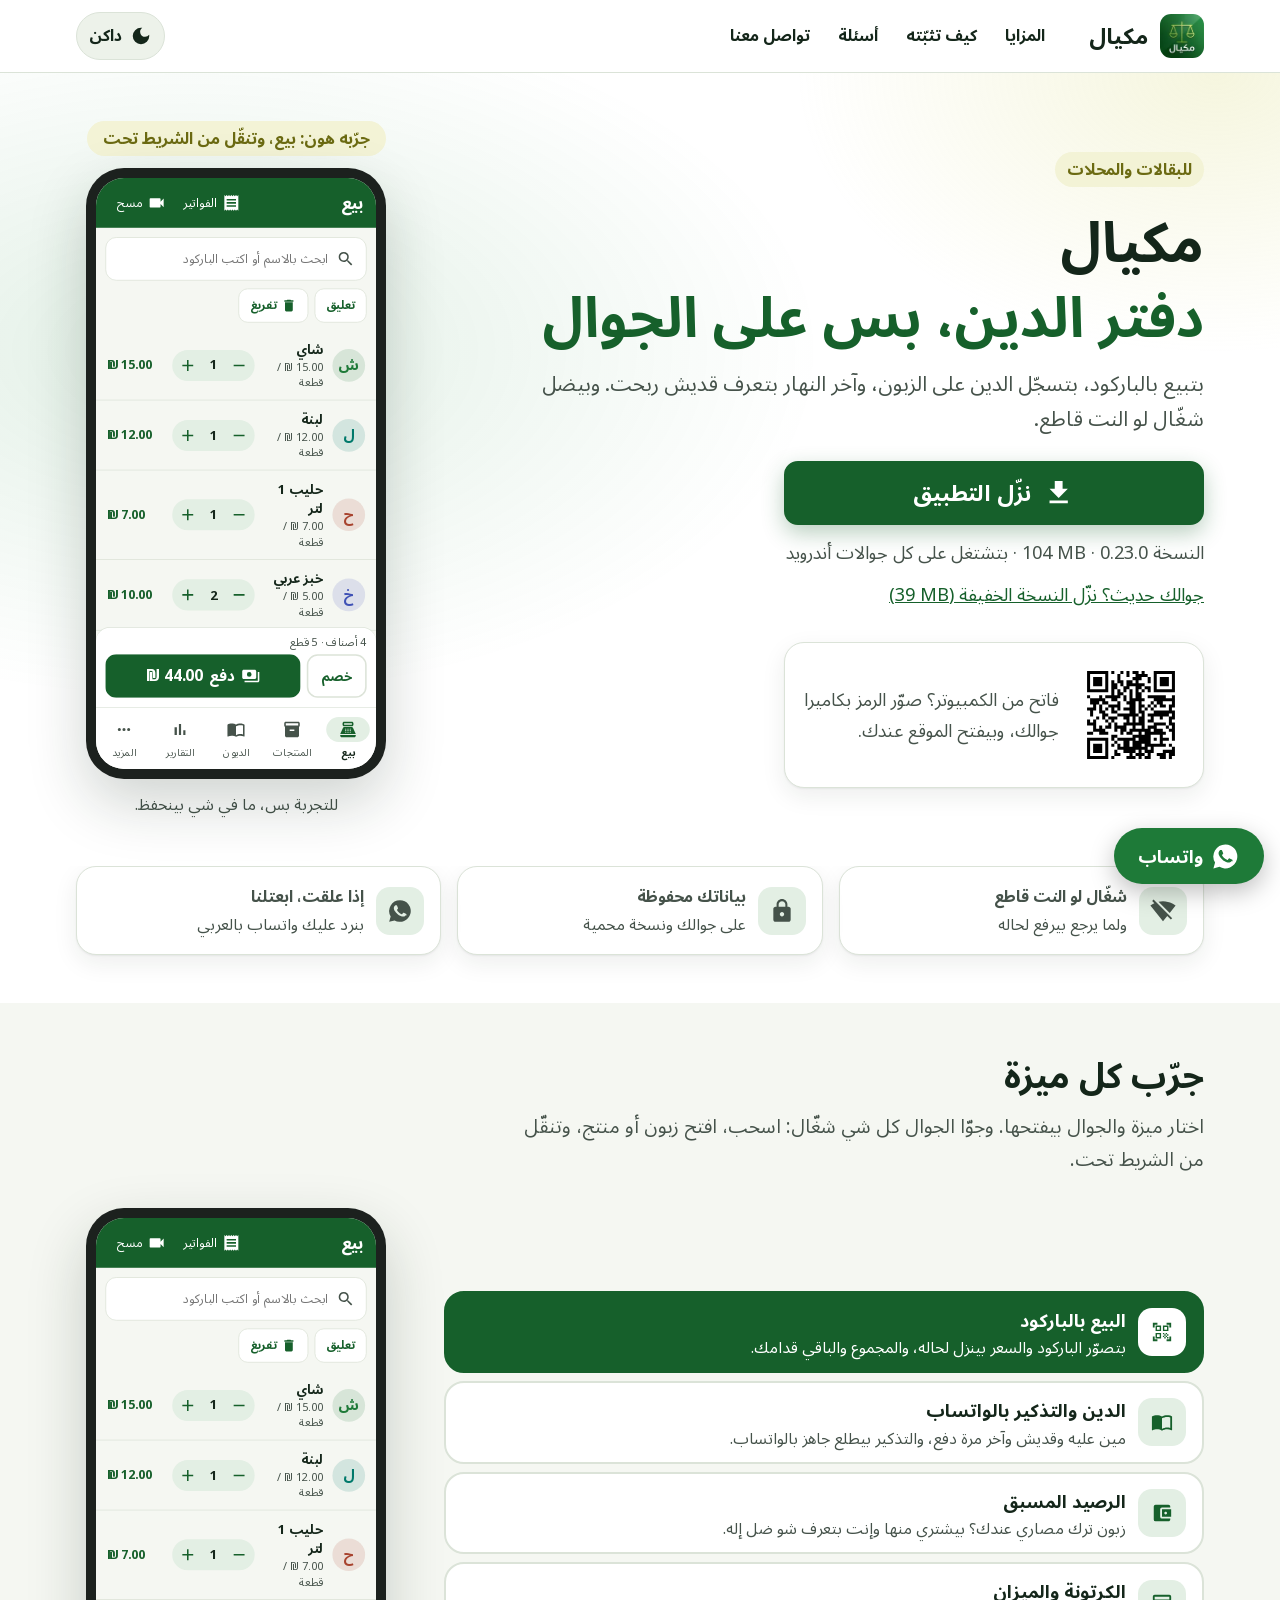
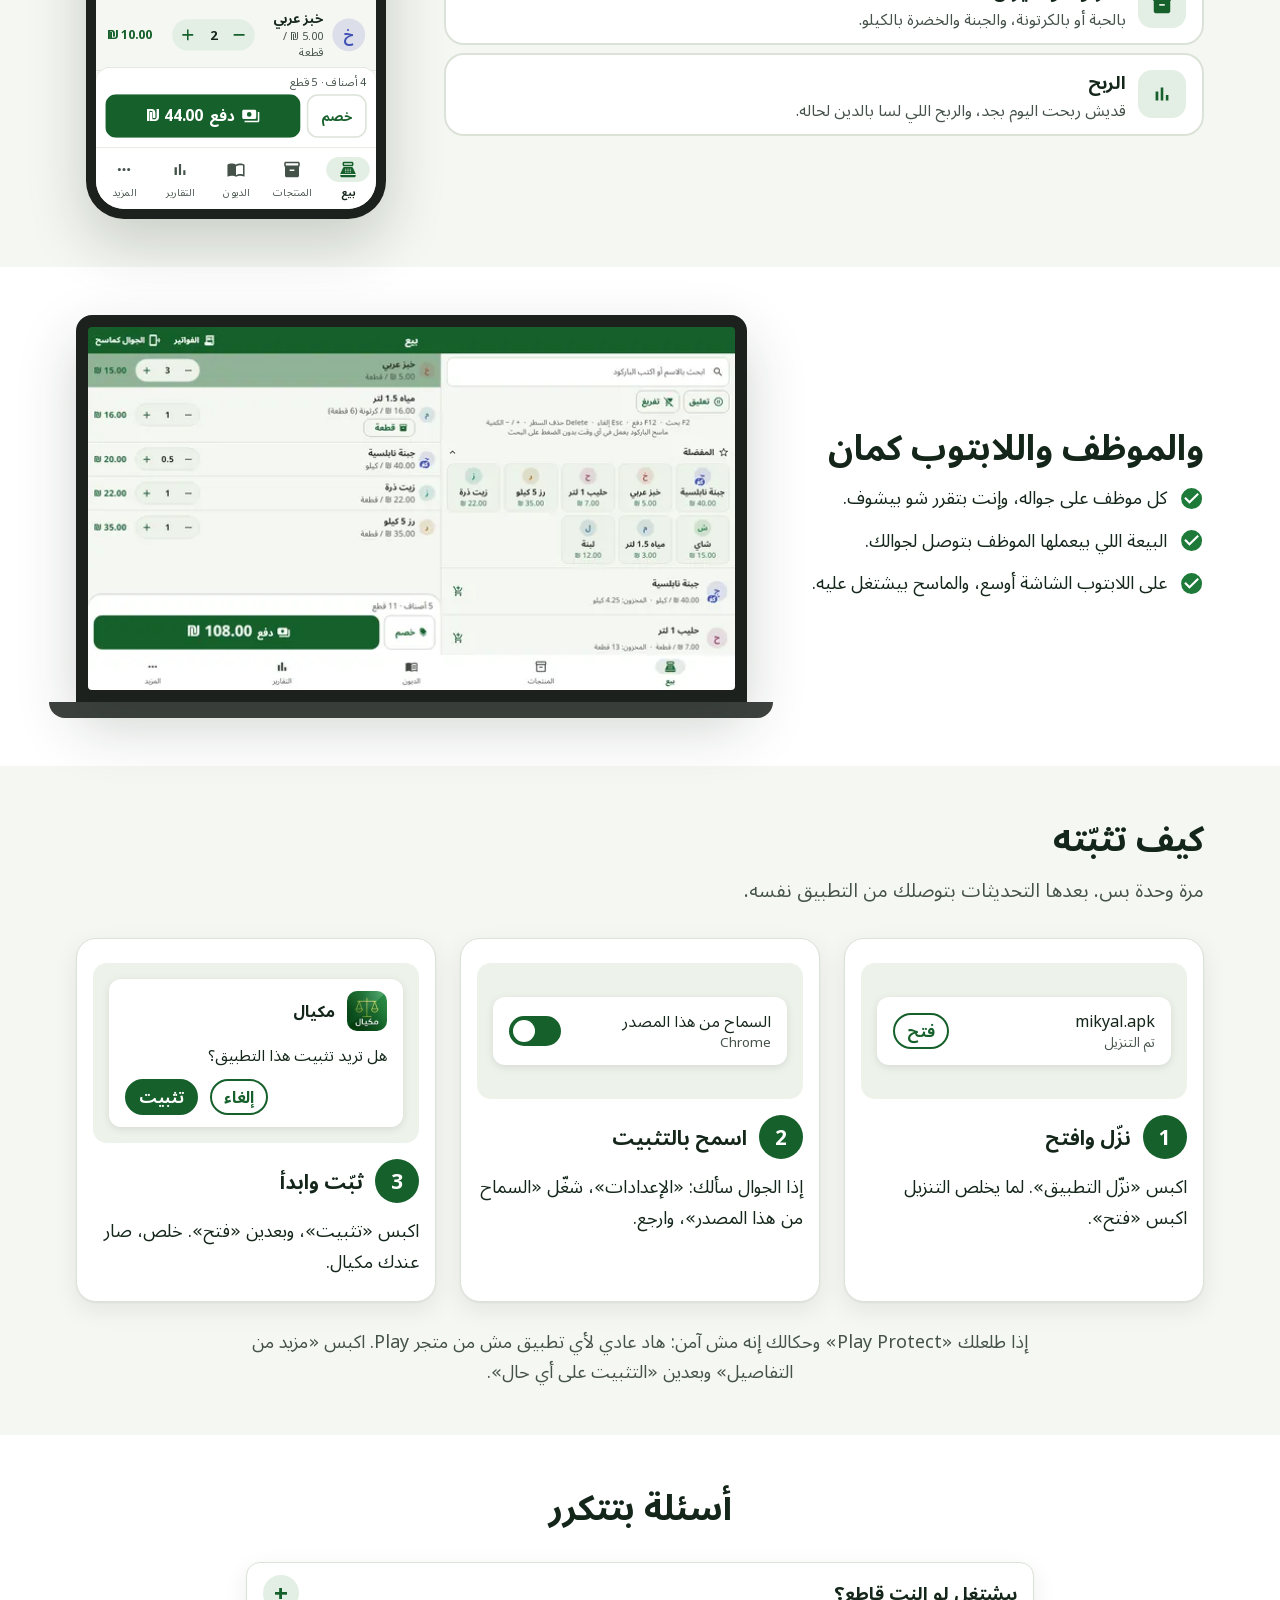
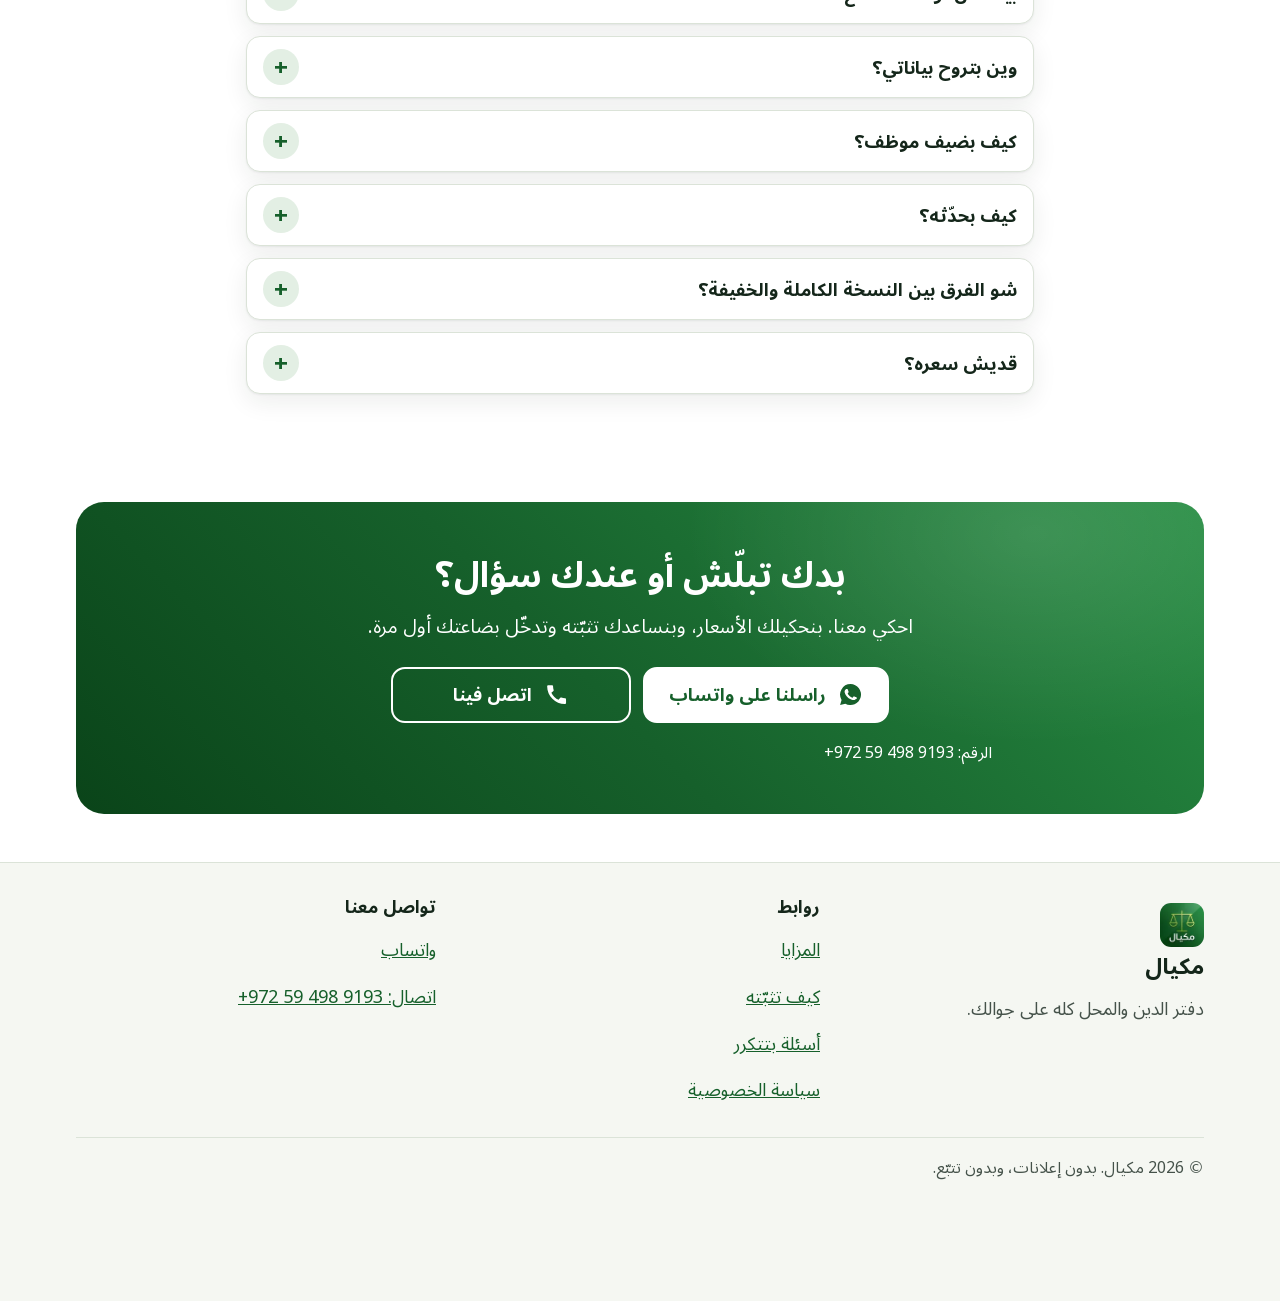
==== commit 232f54c3: "رقم نسخة للـ CSS والـ JS عشان المتصفح ياخد الجديد فوراً Co-Authored-By: Claude Opus 5.5 <noreply@ant" ====
--- a/index.html
+++ b/index.html
@@ -22,9 +22,9 @@
 <link rel="icon" href="favicon.png" type="image/png" sizes="32x32">
 <link rel="apple-touch-icon" href="apple-touch-icon.png">
 <link rel="preload" href="fonts/arabic-700.woff2" as="font" type="font/woff2" crossorigin>
-<link rel="stylesheet" href="style.css">
-<script src="site.js" defer></script>
-<script src="demo.js" defer></script>
+<link rel="stylesheet" href="style.css?v=202611111452">
+<script src="site.js?v=202611111452" defer></script>
+<script src="demo.js?v=202611111452" defer></script>
 </head>
 <body>
 <svg width="0" height="0" style="position:absolute" aria-hidden="true">
--- a/style.css
+++ b/style.css
@@ -85,7 +85,9 @@
 .nav { display: none; gap: var(--s1); }
 .nav a { color: var(--ink); text-decoration: none; padding: var(--s2) var(--s3); border-radius: 10px; font-weight: 700; font-size: 1rem; }
 .nav a:hover { background: var(--soft); }
+.site-head .brand { margin-inline-end: var(--s5); }
 .theme-btn {
+  margin-inline-start: auto;
   display: inline-flex; align-items: center; gap: var(--s2);
   min-height: 48px; padding: 0 var(--s3);
   font: inherit; font-size: 1rem; font-weight: 700; color: var(--ink);
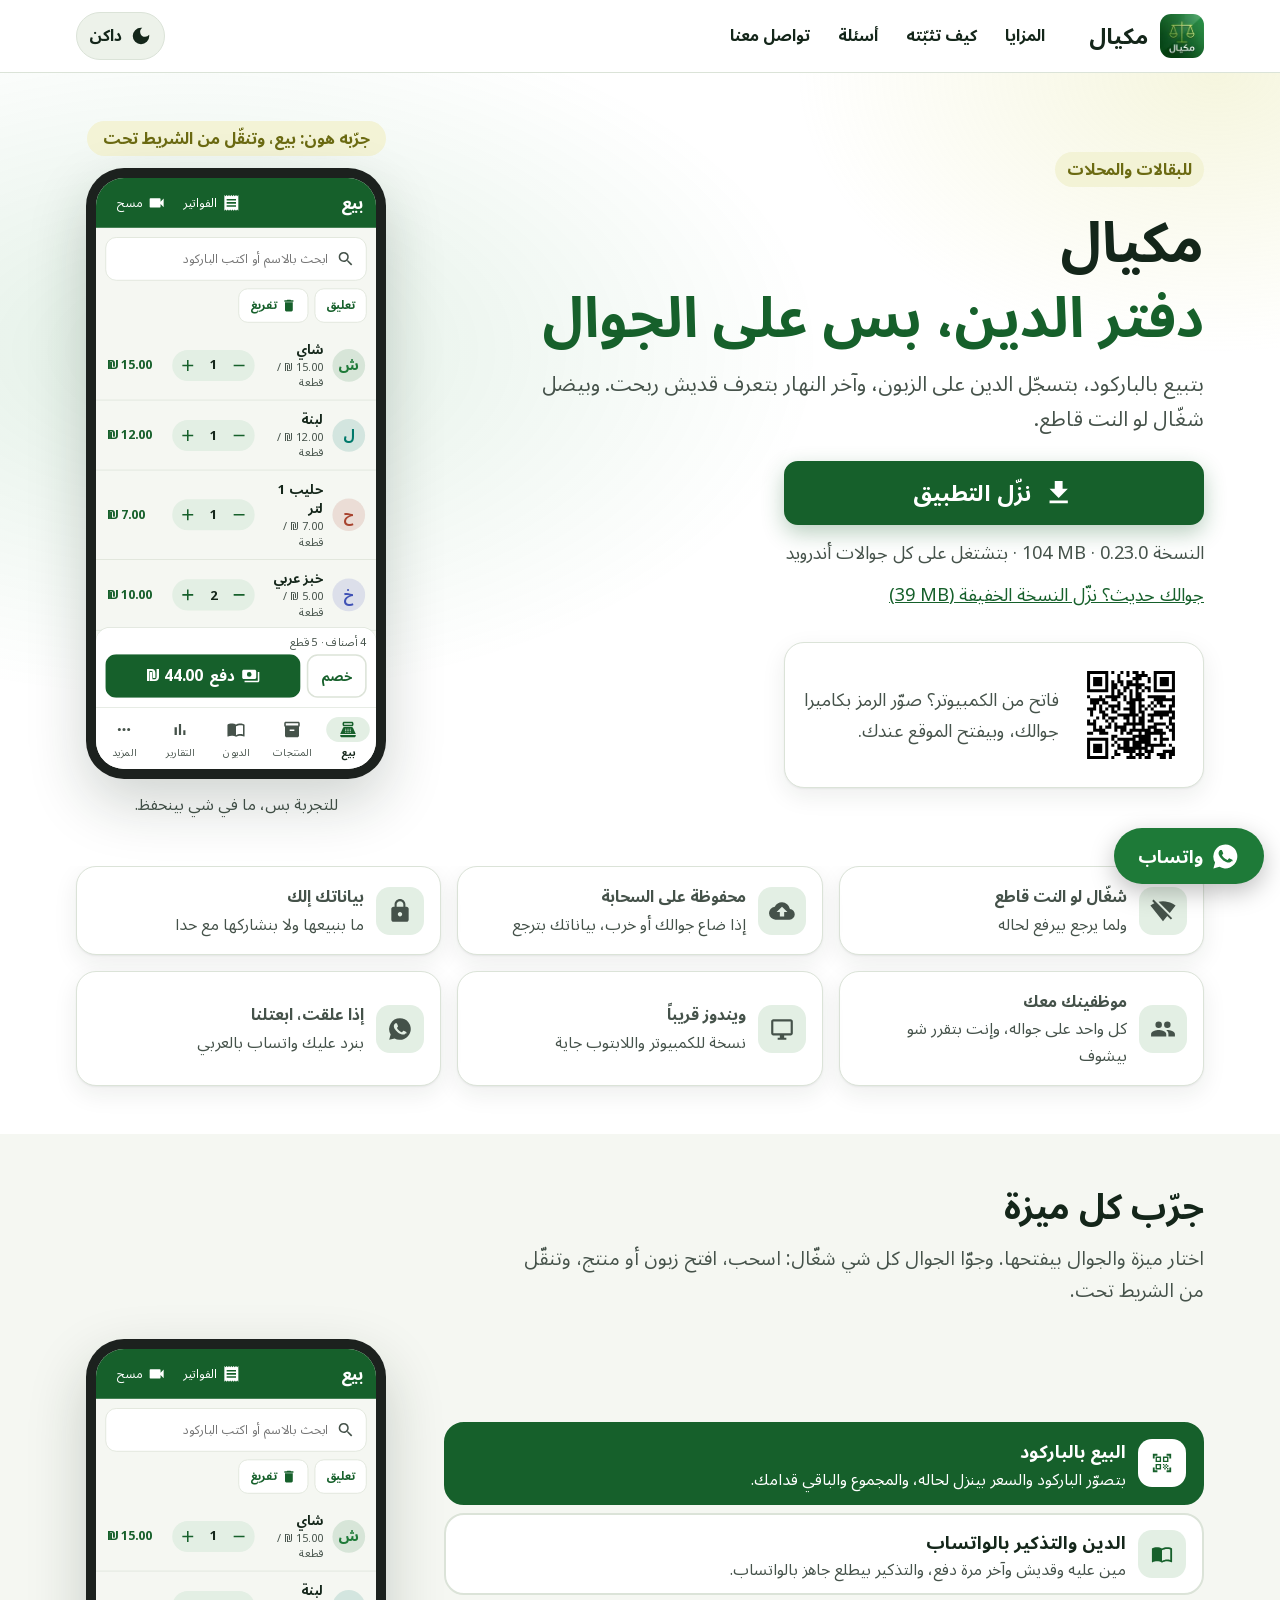
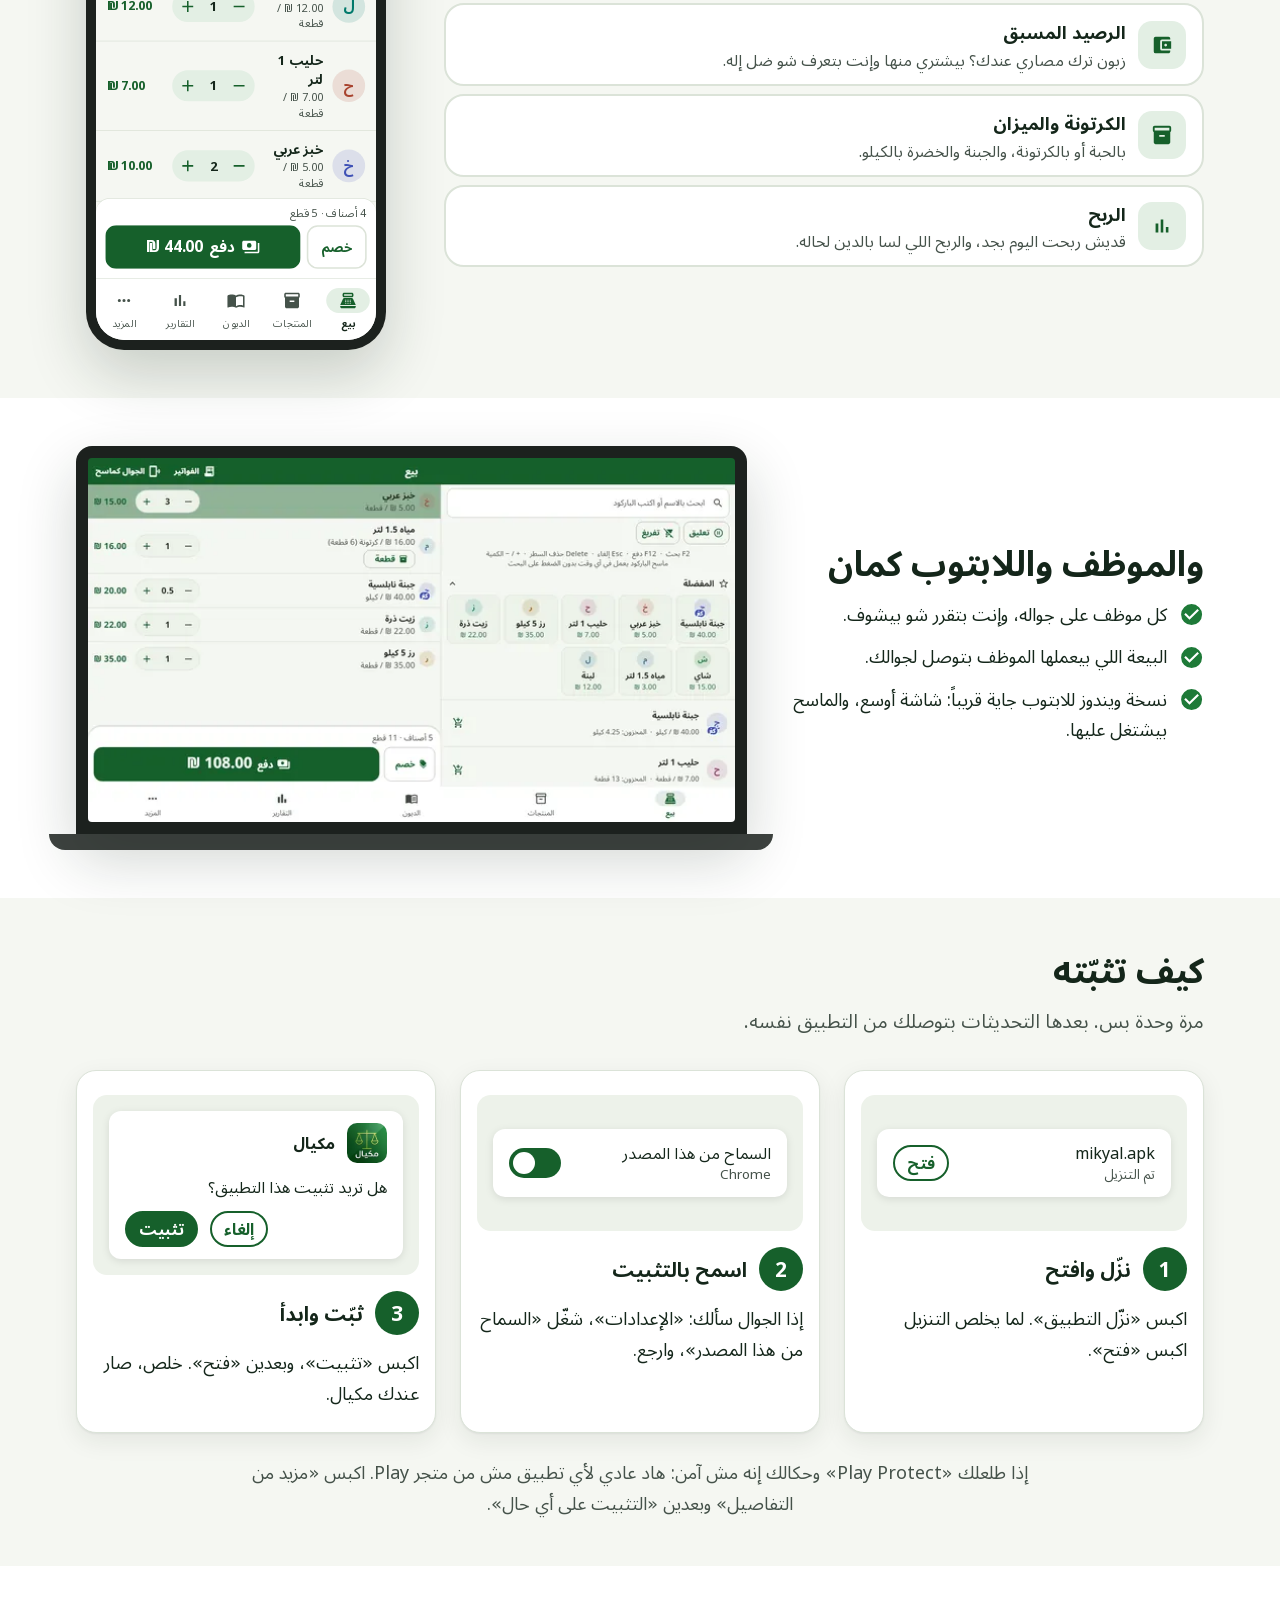
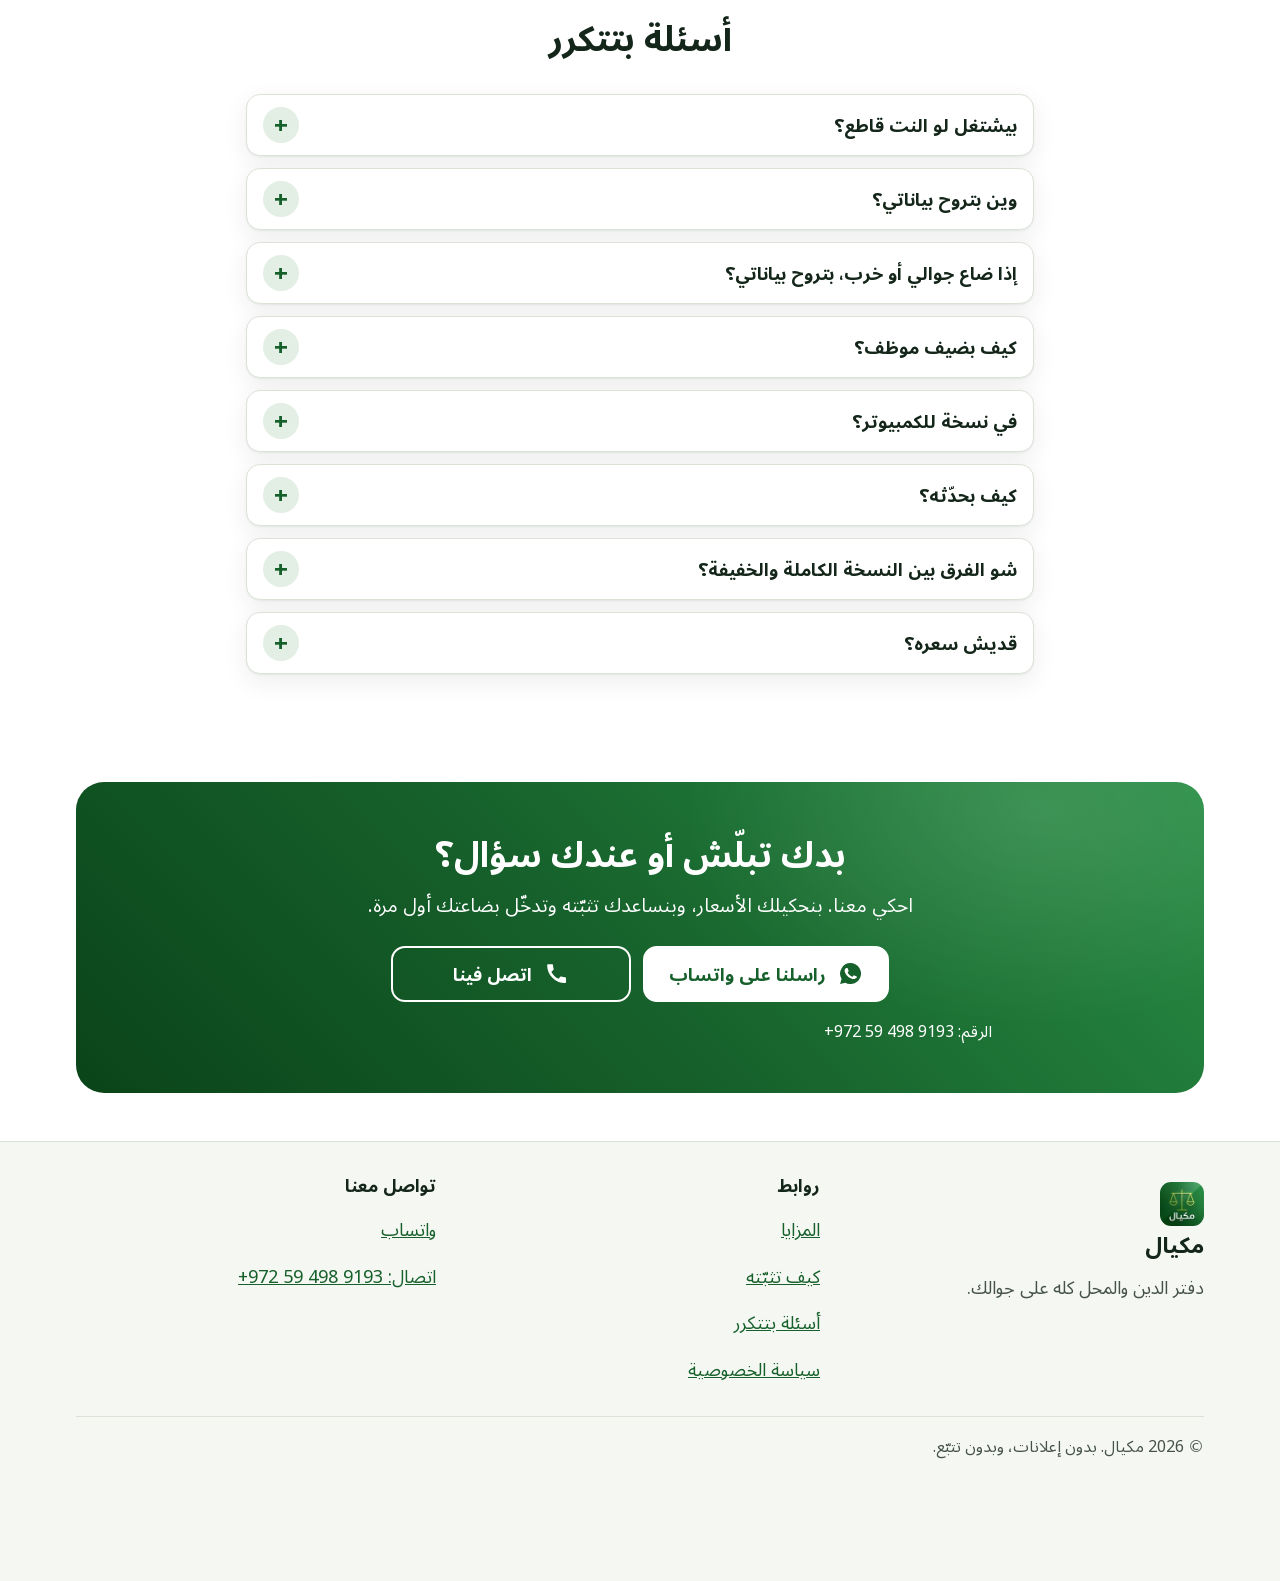
==== commit 3f3334d6: "السحابة، خصوصية البيانات، الموظفين، وويندوز قريباً Co-Authored-By: Claude Opus 5.5 <noreply@anthropi" ====
--- a/index.html
+++ b/index.html
@@ -22,9 +22,9 @@
 <link rel="icon" href="favicon.png" type="image/png" sizes="32x32">
 <link rel="apple-touch-icon" href="apple-touch-icon.png">
 <link rel="preload" href="fonts/arabic-700.woff2" as="font" type="font/woff2" crossorigin>
-<link rel="stylesheet" href="style.css?v=202611111452">
-<script src="site.js?v=202611111452" defer></script>
-<script src="demo.js?v=202611111452" defer></script>
+<link rel="stylesheet" href="style.css?v=202611111930">
+<script src="site.js?v=202611111930" defer></script>
+<script src="demo.js?v=202611111930" defer></script>
 </head>
 <body>
 <svg width="0" height="0" style="position:absolute" aria-hidden="true">
@@ -57,6 +57,7 @@
   <symbol id="i-sync" viewBox="0 0 24 24"><path fill="currentColor" d="M12 4V1L8 5l4 4V6c3.31 0 6 2.69 6 6 0 1.01-.25 1.97-.7 2.8l1.46 1.46A7.93 7.93 0 0 0 20 12c0-4.42-3.58-8-8-8zm0 14c-3.31 0-6-2.69-6-6 0-1.01.25-1.97.7-2.8L5.24 7.74A7.93 7.93 0 0 0 4 12c0 4.42 3.58 8 8 8v3l4-4-4-4v3z"/></symbol>
   <symbol id="i-text" viewBox="0 0 24 24"><path fill="currentColor" d="M9 4v3h5v12h3V7h5V4H9zm-6 8h3v7h3v-7h3V9H3v3z"/></symbol>
   <symbol id="i-people" viewBox="0 0 24 24"><path fill="currentColor" d="M16 11a3 3 0 1 0 0-6 3 3 0 0 0 0 6zm-8 0a3 3 0 1 0 0-6 3 3 0 0 0 0 6zm0 2c-2.33 0-7 1.17-7 3.5V19h14v-2.5c0-2.33-4.67-3.5-7-3.5zm8 0c-.29 0-.62.02-.97.05 1.16.84 1.97 1.97 1.97 3.45V19h6v-2.5c0-2.33-4.67-3.5-7-3.5z"/></symbol>
+  <symbol id="i-desktop" viewBox="0 0 24 24"><path fill="currentColor" d="M20 3H4c-1.1 0-2 .9-2 2v11c0 1.1.9 2 2 2h6v2H8v2h8v-2h-2v-2h6c1.1 0 2-.9 2-2V5c0-1.1-.9-2-2-2zm0 13H4V5h16v11z"/></symbol>
   <symbol id="i-backup" viewBox="0 0 24 24"><path fill="currentColor" d="M19.35 10.04A7.49 7.49 0 0 0 12 4C9.11 4 6.6 5.64 5.35 8.04A6 6 0 0 0 6 20h13a5 5 0 0 0 .35-9.96zM14 13v4h-4v-4H7l5-5 5 5h-3z"/></symbol>
 </svg>
 <a class="skip" href="#main">انتقل للمحتوى</a>
@@ -117,7 +118,10 @@
     <div class="wrap">
       <ul class="trust">
         <li><span class="ico"><svg class="icon" aria-hidden="true"><use href="#i-wifi"/></svg></span><span><strong>شغّال لو النت قاطع</strong>ولما يرجع بيرفع لحاله</span></li>
-        <li><span class="ico"><svg class="icon" aria-hidden="true"><use href="#i-lock"/></svg></span><span><strong>بياناتك محفوظة</strong>على جوالك ونسخة محمية</span></li>
+        <li><span class="ico"><svg class="icon" aria-hidden="true"><use href="#i-backup"/></svg></span><span><strong>محفوظة على السحابة</strong>إذا ضاع جوالك أو خرب، بياناتك بترجع</span></li>
+        <li><span class="ico"><svg class="icon" aria-hidden="true"><use href="#i-lock"/></svg></span><span><strong>بياناتك إلك</strong>ما بنبيعها ولا بنشاركها مع حدا</span></li>
+        <li><span class="ico"><svg class="icon" aria-hidden="true"><use href="#i-people"/></svg></span><span><strong>موظفينك معك</strong>كل واحد على جواله، وإنت بتقرر شو بيشوف</span></li>
+        <li><span class="ico"><svg class="icon" aria-hidden="true"><use href="#i-desktop"/></svg></span><span><strong>ويندوز قريباً</strong>نسخة للكمبيوتر واللابتوب جاية</span></li>
         <li><span class="ico"><svg class="icon" aria-hidden="true"><use href="#i-wa"/></svg></span><span><strong>إذا علقت، ابعتلنا</strong>بنرد عليك واتساب بالعربي</span></li>
       </ul>
     </div>
@@ -174,7 +178,7 @@
         <ul class="checks">
           <li><svg class="icon" aria-hidden="true"><use href="#i-check"/></svg><span>كل موظف على جواله، وإنت بتقرر شو بيشوف.</span></li>
           <li><svg class="icon" aria-hidden="true"><use href="#i-check"/></svg><span>البيعة اللي بيعملها الموظف بتوصل لجوالك.</span></li>
-          <li><svg class="icon" aria-hidden="true"><use href="#i-check"/></svg><span>على اللابتوب الشاشة أوسع، والماسح بيشتغل عليه.</span></li>
+          <li><svg class="icon" aria-hidden="true"><use href="#i-check"/></svg><span>نسخة ويندوز للابتوب جاية قريباً: شاشة أوسع، والماسح بيشتغل عليها.</span></li>
         </ul>
       </div>
       <div class="laptop-col">
@@ -240,11 +244,19 @@
       </details>
       <details>
         <summary>وين بتروح بياناتي؟</summary>
-        <p>على جوالك، ونسخة محمية على Firebase من Google عشان ما تضيع وتوصل لأجهزتك. ما حدا غيرك بيشوفها وما بنبيعها لحدا. التفاصيل في <a href="privacy.html">سياسة الخصوصية</a>.</p>
+        <p>على جوالك، ونسخة محمية على السحابة (Firebase من Google) عشان ما تضيع وتوصل لأجهزتك. ولا محل ثاني بيقدر يشوفها، وما بنبيعها ولا بنشاركها مع حدا، وإحنا ما بنفتحها إلا إذا طلبت مساعدة أو لإصلاح خطأ. التفاصيل في <a href="privacy.html">سياسة الخصوصية</a>.</p>
+      </details>
+      <details>
+        <summary>إذا ضاع جوالي أو خرب، بتروح بياناتي؟</summary>
+        <p>لا. كل شي بتسجّله بينرفع على السحابة أول ما يكون في نت. نزّل مكيال على الجوال الجديد وادخل بنفس الإيميل، وبترجعلك كل بياناتك. إذا علقت ابعتلنا واتساب.</p>
       </details>
       <details>
         <summary>كيف بضيف موظف؟</summary>
         <p>«المزيد» ثم «الموظفون» ثم «دعوة موظف». الموظف بنزّل مكيال على جواله، وإنت بتوافق عليه وبتختار شو بيشوف.</p>
+      </details>
+      <details>
+        <summary>في نسخة للكمبيوتر؟</summary>
+        <p>نسخة ويندوز جاية قريباً. لحد ما تطلع، مكيال بيشتغل على جوالات أندرويد.</p>
       </details>
       <details>
         <summary>كيف بحدّثه؟</summary>
--- a/style.css
+++ b/style.css
@@ -152,7 +152,7 @@
 
 /* Trust strip */
 .trust-sec { padding: 0 0 var(--s7); background: var(--bg); }
-.trust { list-style: none; margin: 0; padding: 0; display: grid; grid-template-columns: repeat(auto-fit, minmax(min(100%, 240px), 1fr)); gap: var(--s4); }
+.trust { list-style: none; margin: 0; padding: 0; display: grid; grid-template-columns: repeat(auto-fit, minmax(min(100%, 300px), 1fr)); gap: var(--s4); }
 .trust li { display: flex; align-items: center; gap: var(--s3); background: var(--card); border: 1px solid var(--line); border-radius: var(--radius-card); padding: var(--s4); box-shadow: var(--shadow); }
 .ico { width: 48px; height: 48px; border-radius: 14px; display: grid; place-items: center; background: var(--primary-soft); color: var(--primary); flex: none; }
 .ico .icon { width: 26px; height: 26px; }
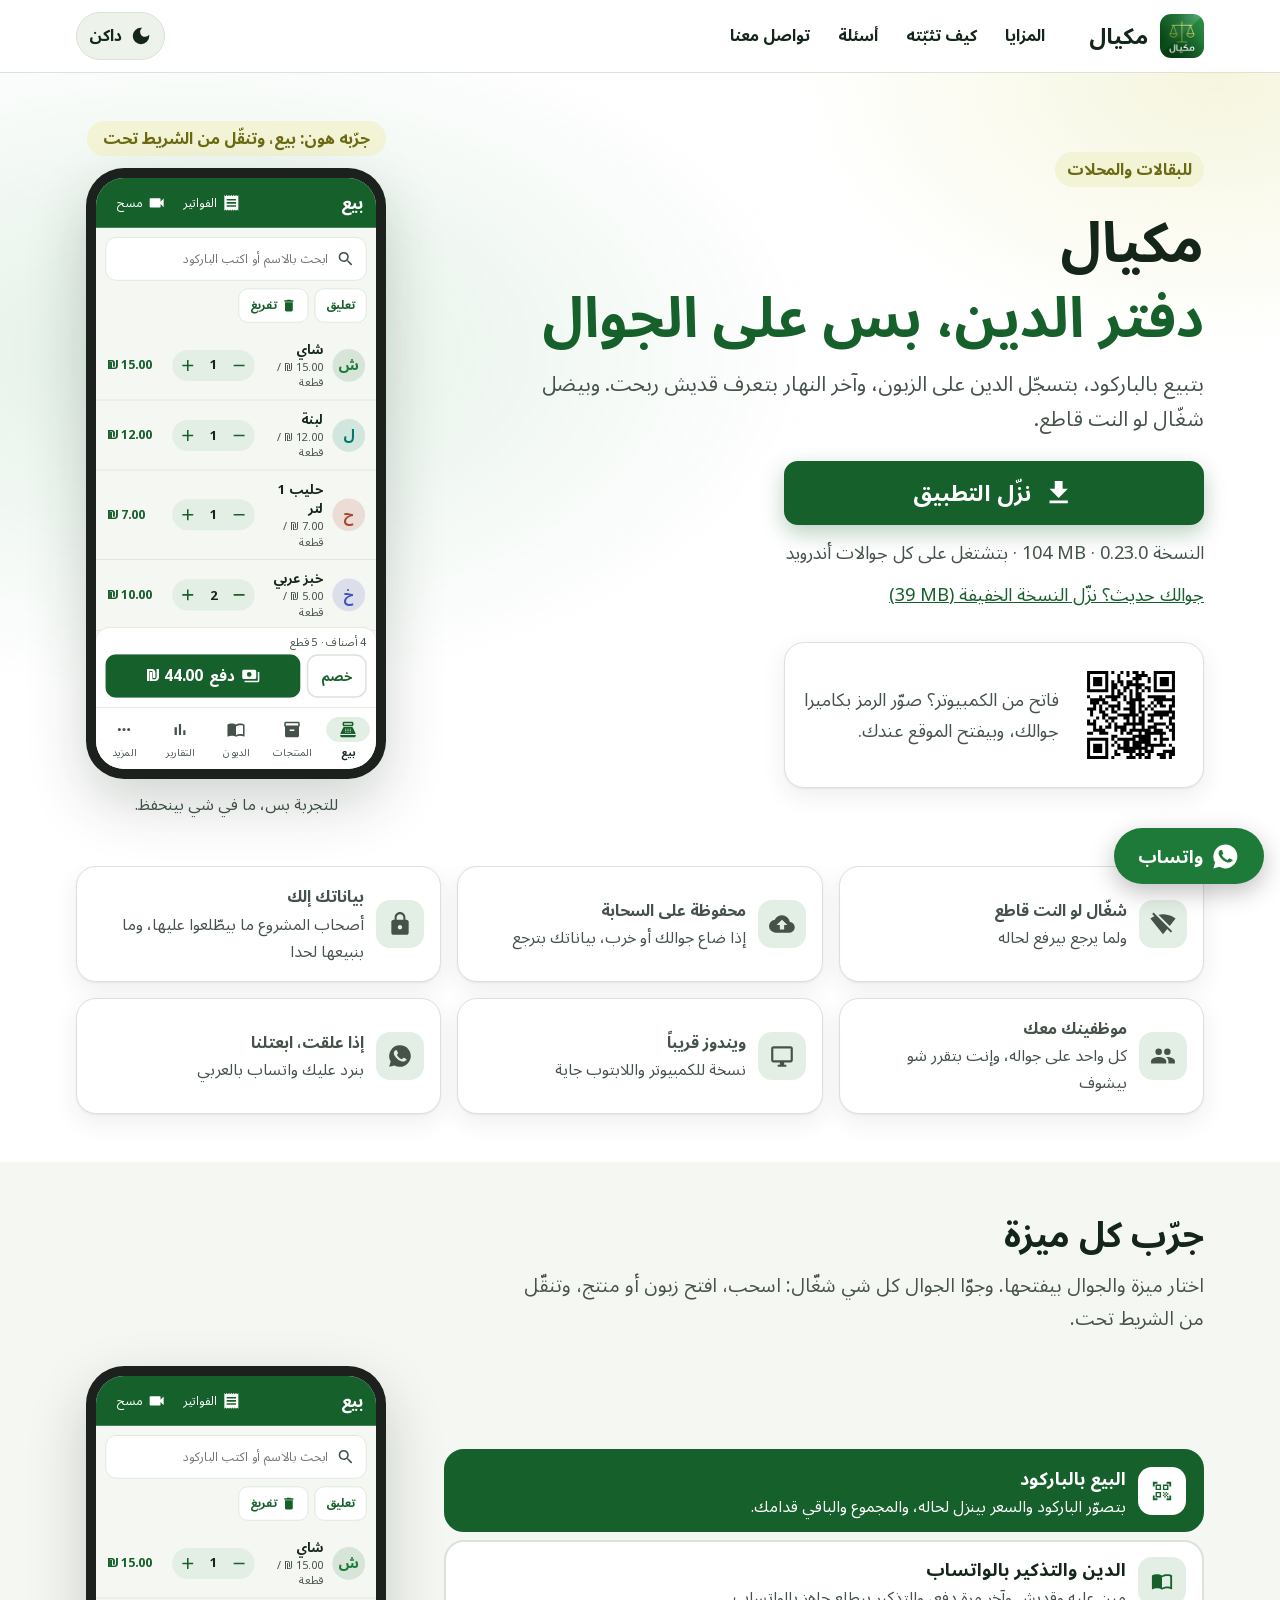
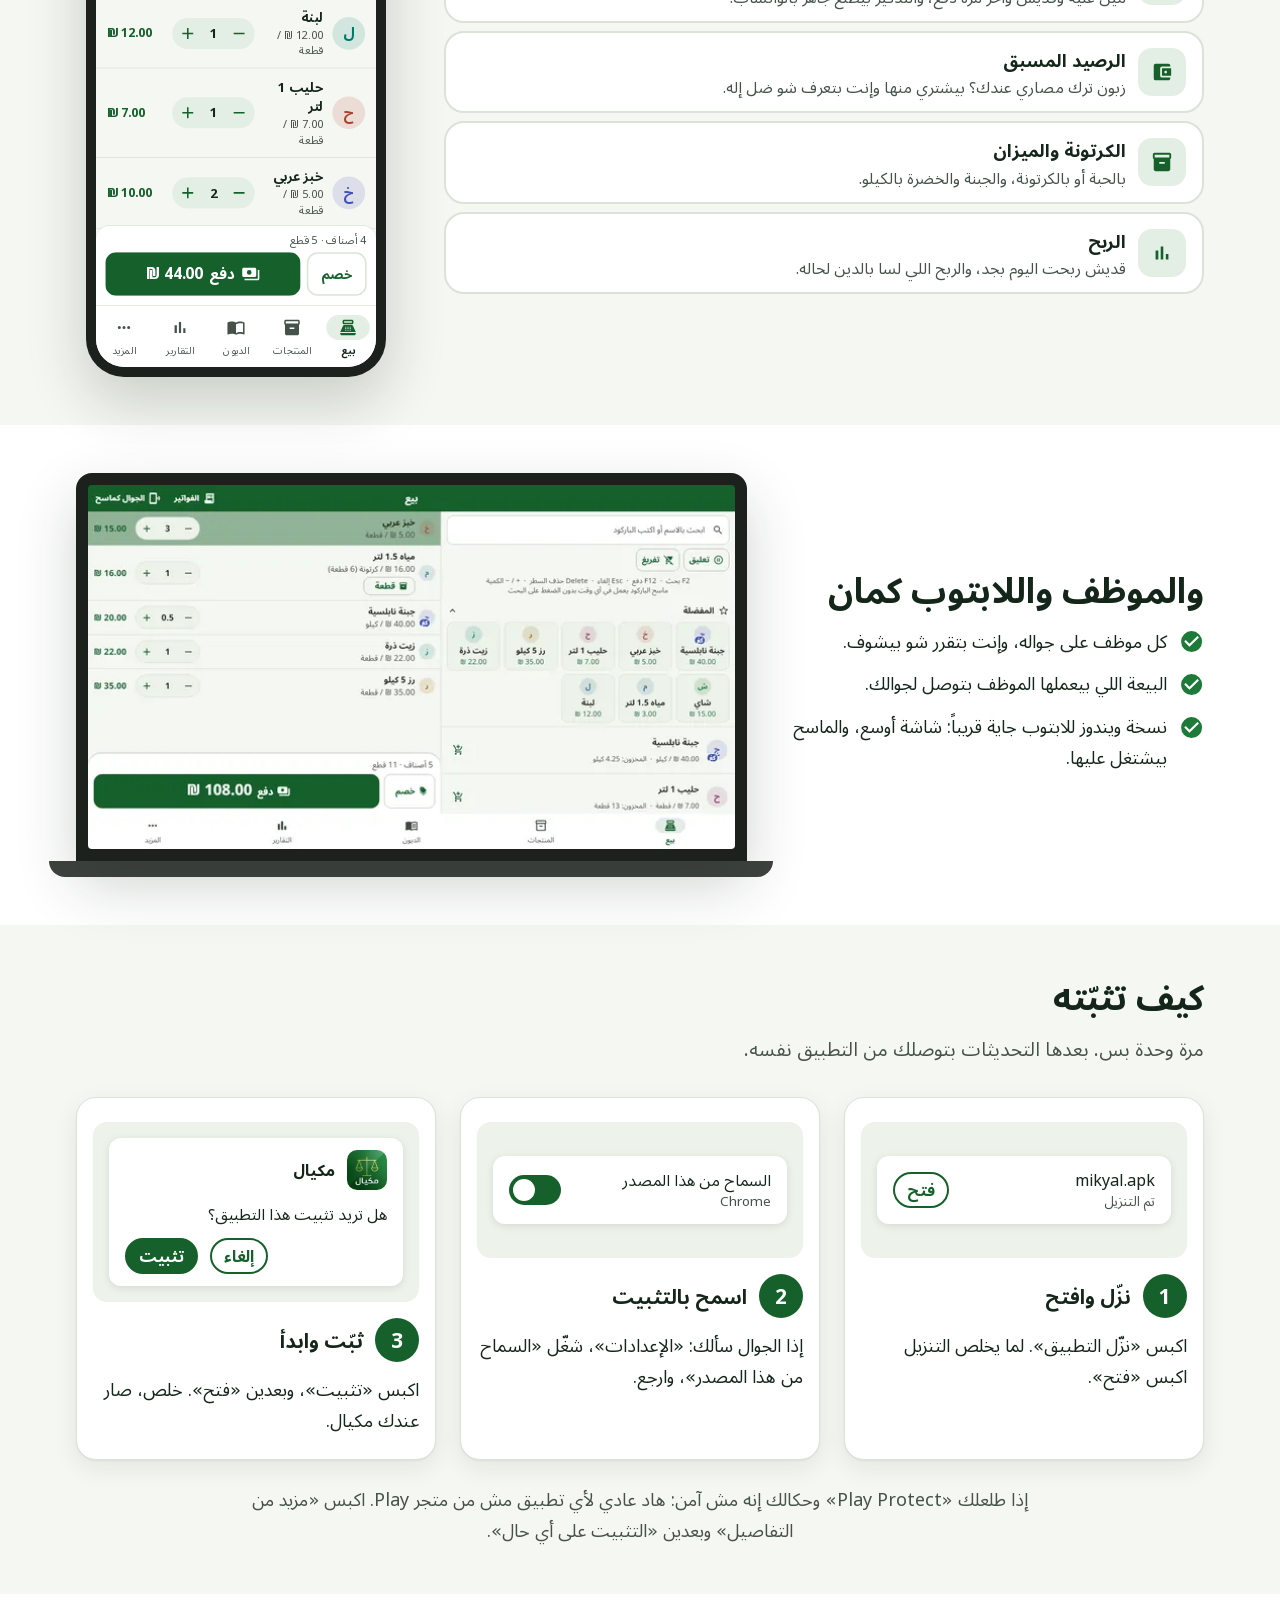
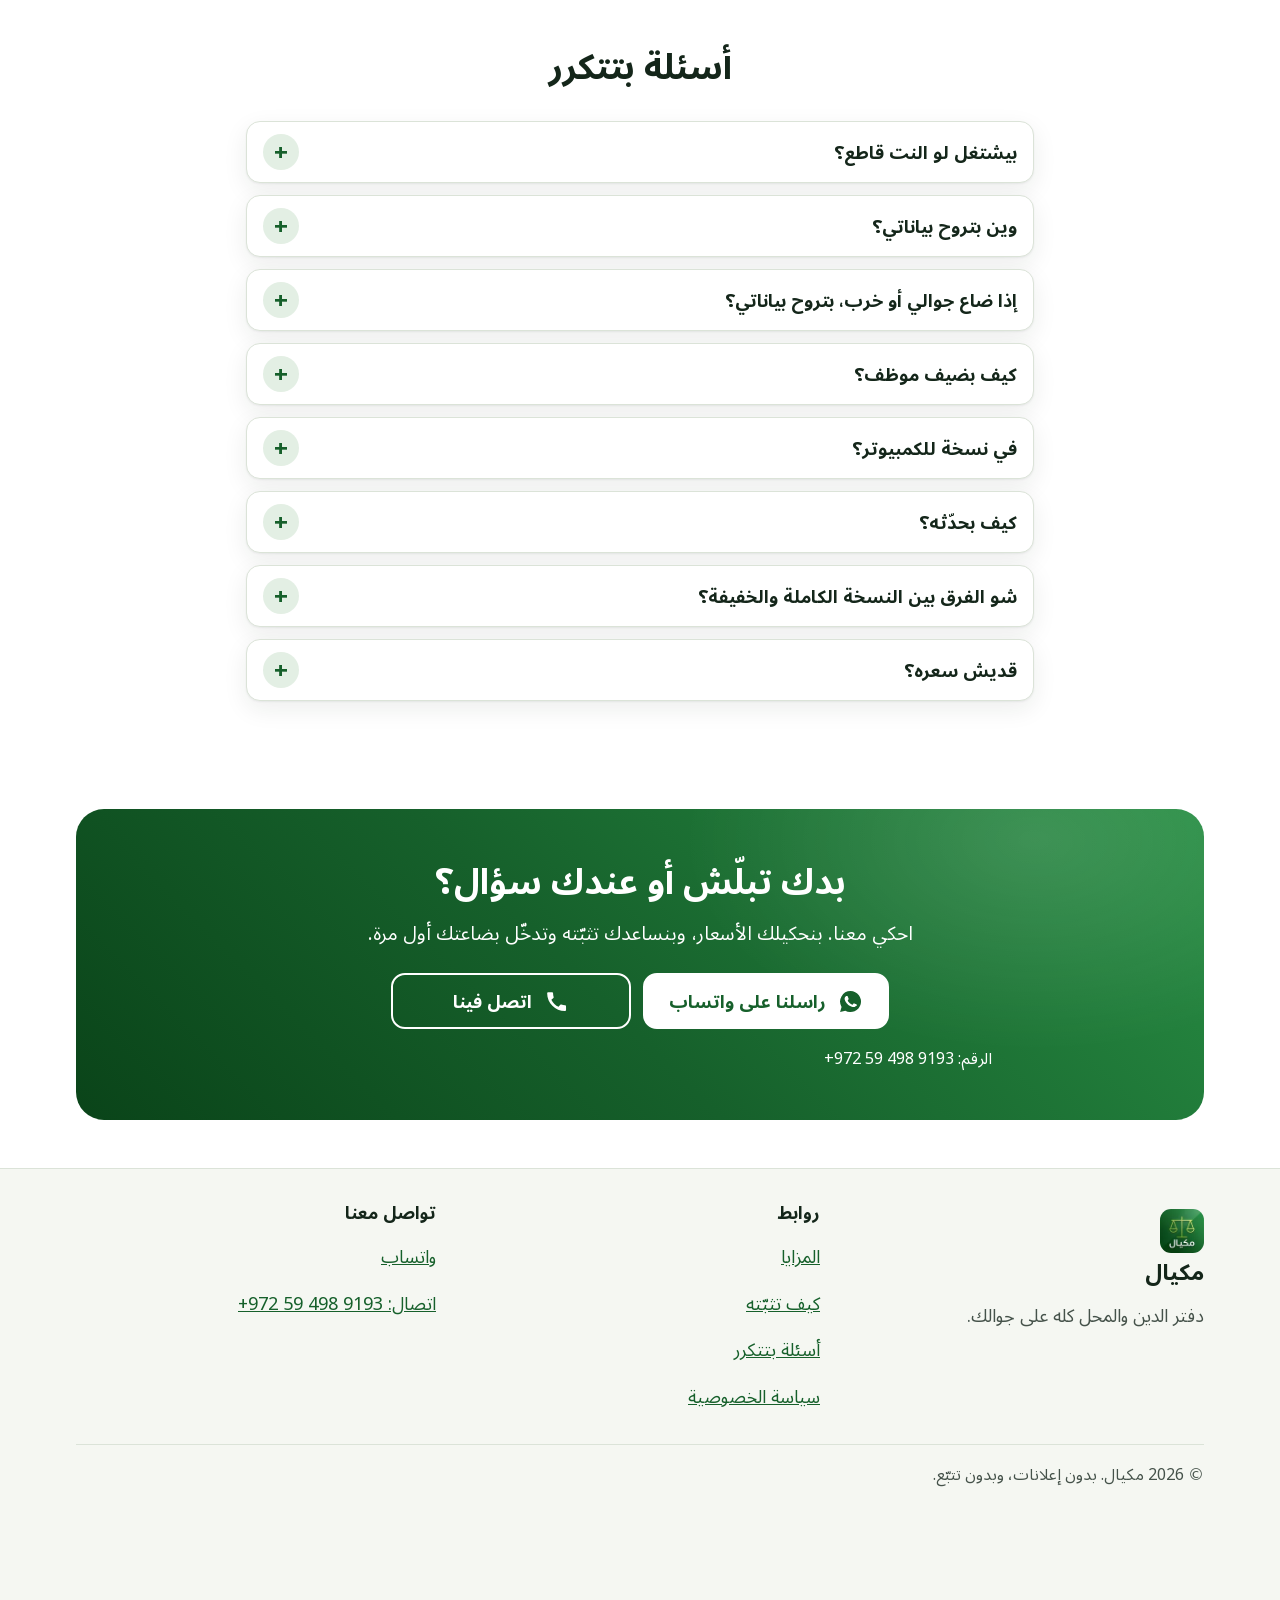
==== commit 47bdfd08: "أصحاب المشروع ما بيطّلعوا على بيانات المحلات Co-Authored-By: Claude Opus 5.5 <noreply@anthropic.com>" ====
--- a/index.html
+++ b/index.html
@@ -119,7 +119,7 @@
       <ul class="trust">
         <li><span class="ico"><svg class="icon" aria-hidden="true"><use href="#i-wifi"/></svg></span><span><strong>شغّال لو النت قاطع</strong>ولما يرجع بيرفع لحاله</span></li>
         <li><span class="ico"><svg class="icon" aria-hidden="true"><use href="#i-backup"/></svg></span><span><strong>محفوظة على السحابة</strong>إذا ضاع جوالك أو خرب، بياناتك بترجع</span></li>
-        <li><span class="ico"><svg class="icon" aria-hidden="true"><use href="#i-lock"/></svg></span><span><strong>بياناتك إلك</strong>ما بنبيعها ولا بنشاركها مع حدا</span></li>
+        <li><span class="ico"><svg class="icon" aria-hidden="true"><use href="#i-lock"/></svg></span><span><strong>بياناتك إلك</strong>أصحاب المشروع ما بيطّلعوا عليها، وما بنبيعها لحدا</span></li>
         <li><span class="ico"><svg class="icon" aria-hidden="true"><use href="#i-people"/></svg></span><span><strong>موظفينك معك</strong>كل واحد على جواله، وإنت بتقرر شو بيشوف</span></li>
         <li><span class="ico"><svg class="icon" aria-hidden="true"><use href="#i-desktop"/></svg></span><span><strong>ويندوز قريباً</strong>نسخة للكمبيوتر واللابتوب جاية</span></li>
         <li><span class="ico"><svg class="icon" aria-hidden="true"><use href="#i-wa"/></svg></span><span><strong>إذا علقت، ابعتلنا</strong>بنرد عليك واتساب بالعربي</span></li>
@@ -244,7 +244,7 @@
       </details>
       <details>
         <summary>وين بتروح بياناتي؟</summary>
-        <p>على جوالك، ونسخة محمية على السحابة (Firebase من Google) عشان ما تضيع وتوصل لأجهزتك. ولا محل ثاني بيقدر يشوفها، وما بنبيعها ولا بنشاركها مع حدا، وإحنا ما بنفتحها إلا إذا طلبت مساعدة أو لإصلاح خطأ. التفاصيل في <a href="privacy.html">سياسة الخصوصية</a>.</p>
+        <p>على جوالك، ونسخة محمية على السحابة (Firebase من Google) عشان ما تضيع وتوصل لأجهزتك. ولا محل ثاني بيقدر يشوفها، وإحنا أصحاب المشروع ما بنطّلع عليها، وما بنبيعها ولا بنشاركها مع حدا. التفاصيل في <a href="privacy.html">سياسة الخصوصية</a>.</p>
       </details>
       <details>
         <summary>إذا ضاع جوالي أو خرب، بتروح بياناتي؟</summary>
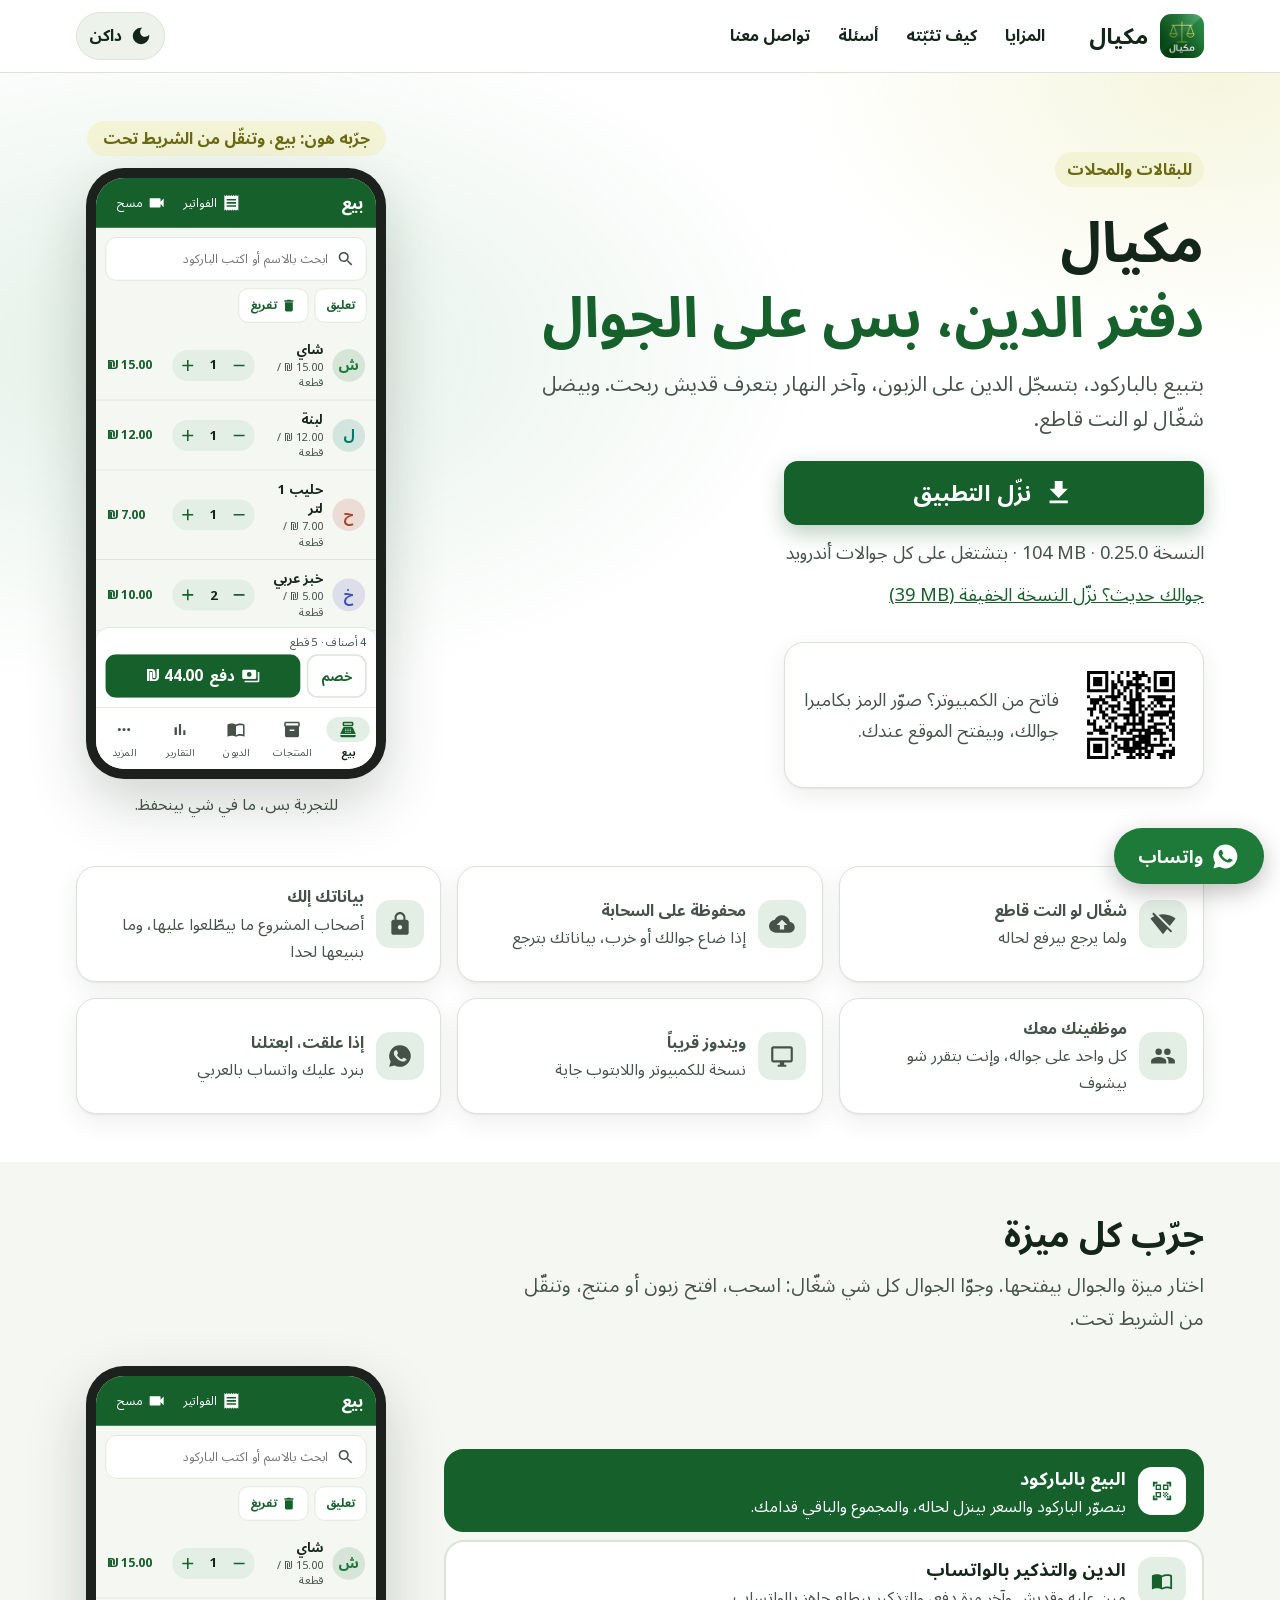
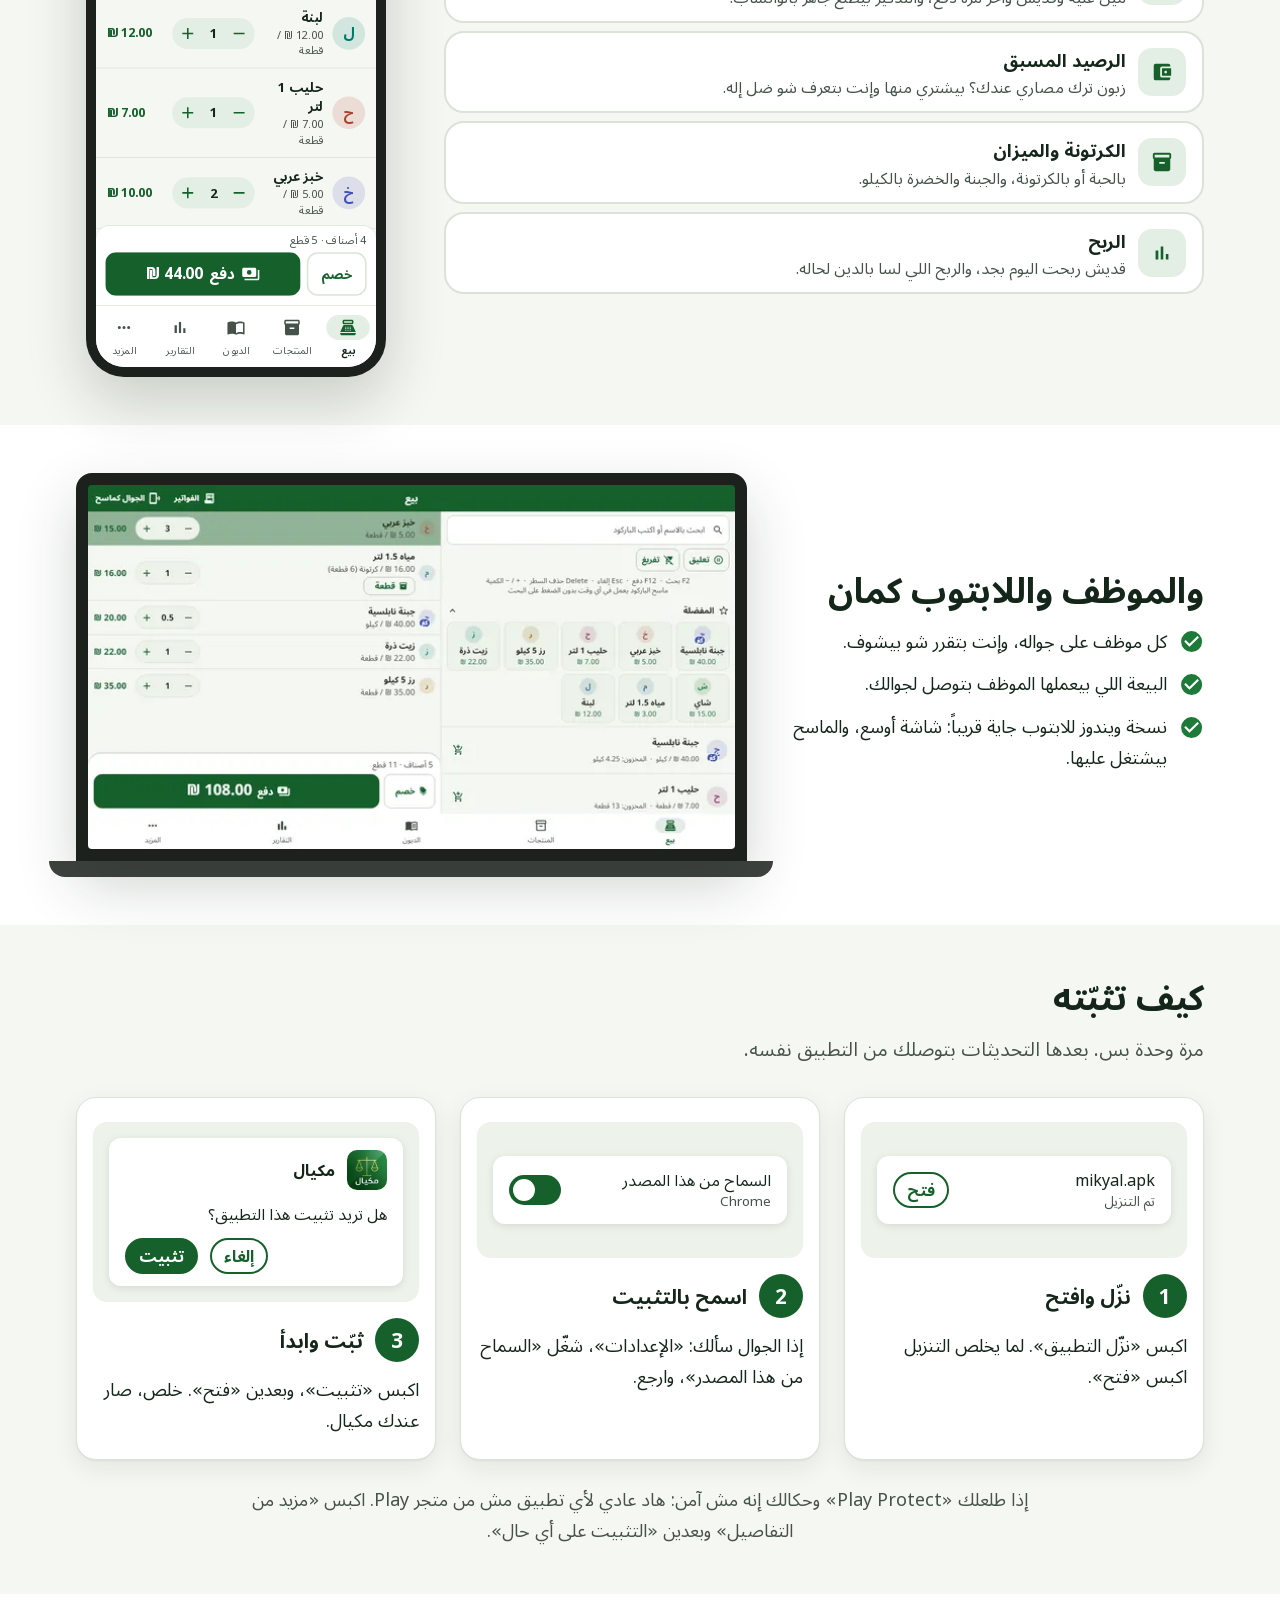
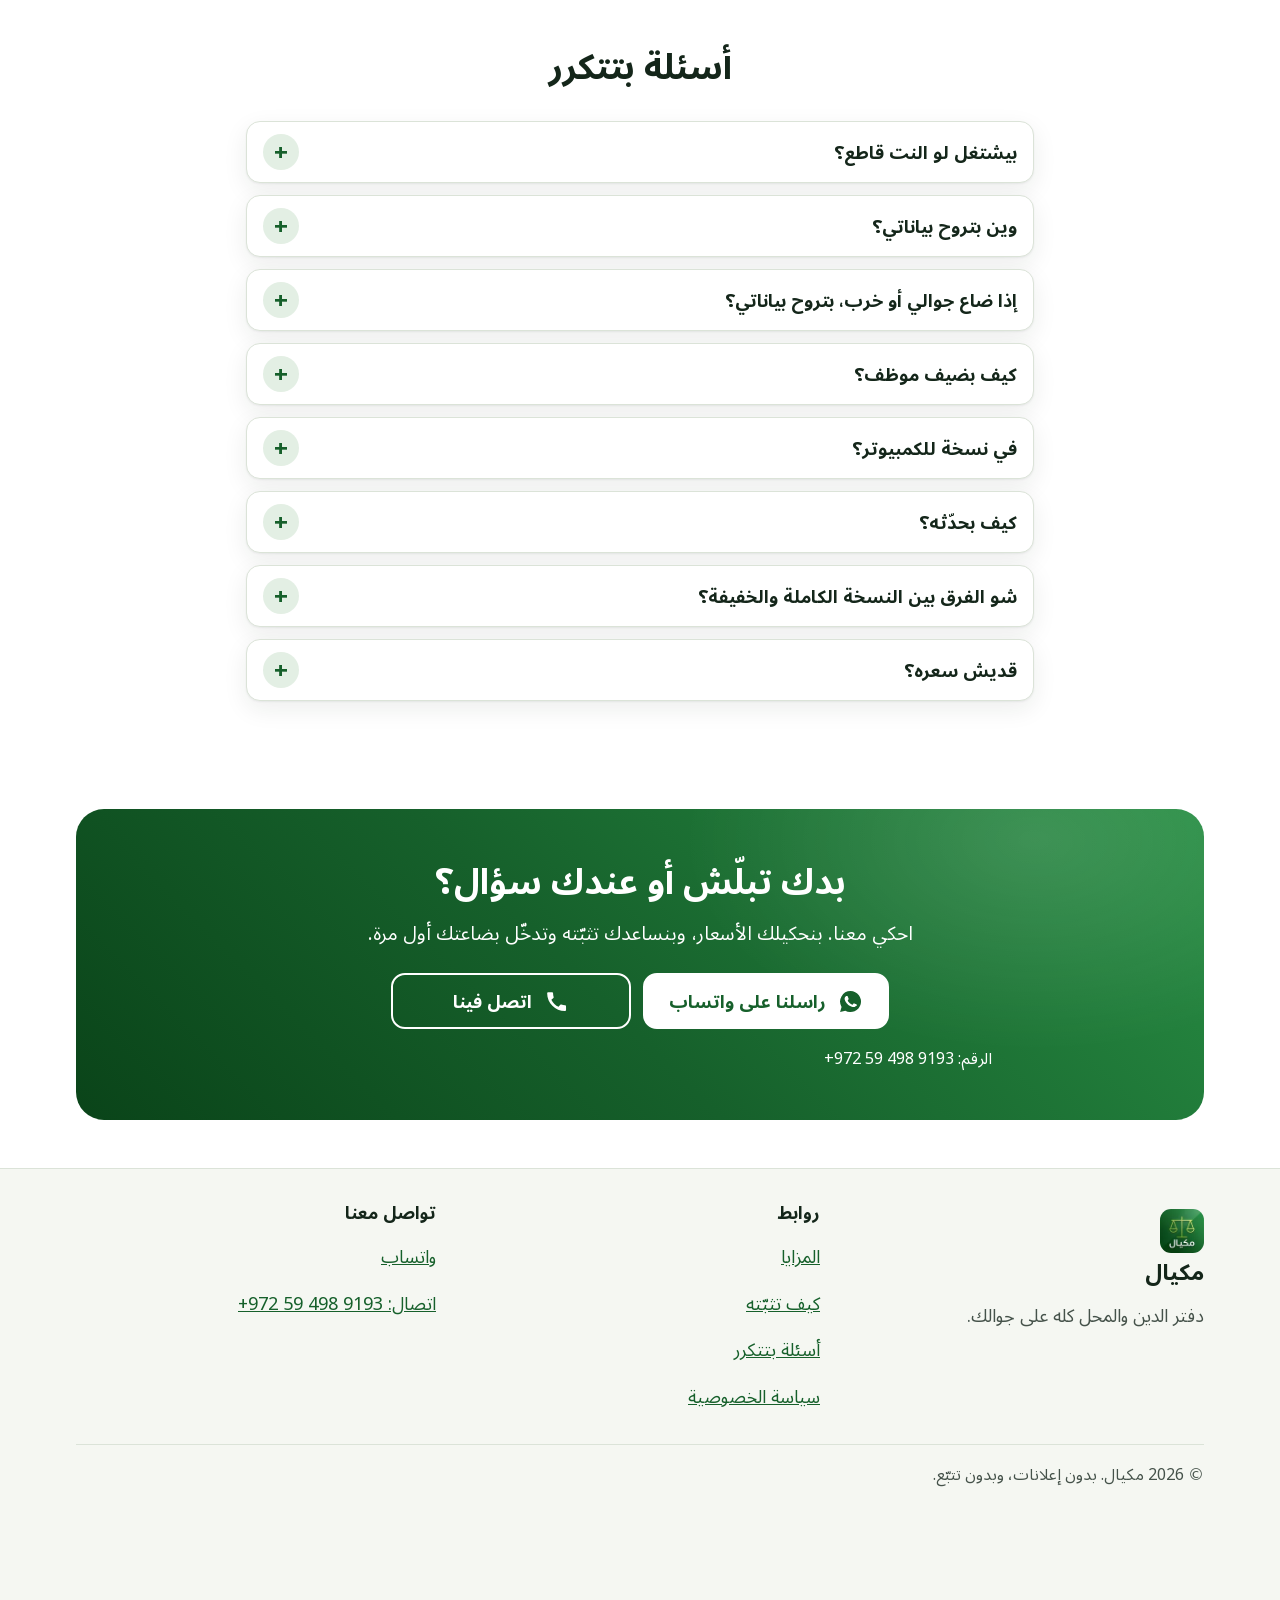
==== commit 7dff7792: "النسخة 0.25.0" ====
--- a/index.html
+++ b/index.html
@@ -93,7 +93,7 @@
           <svg class="icon" aria-hidden="true"><use href="#i-download"/></svg>
           <span>نزّل التطبيق</span>
         </a>
-        <p class="meta">النسخة <span dir="ltr" data-v>0.23.0</span> · <span dir="ltr" data-full>104 MB</span> · بتشتغل على كل جوالات أندرويد</p>
+        <p class="meta">النسخة <span dir="ltr" data-v>0.25.0</span> · <span dir="ltr" data-full>104 MB</span> · بتشتغل على كل جوالات أندرويد</p>
         <p class="light-link"><a href="https://github.com/binnibal/mikyal-site/releases/latest/download/mikyal-light.apk" download>جوالك حديث؟ نزّل النسخة الخفيفة (<span dir="ltr" data-light>39 MB</span>)</a></p>
         <div class="qr">
           <img src="img/qr.svg" width="112" height="112" alt="رمز QR لرابط موقع مكيال">
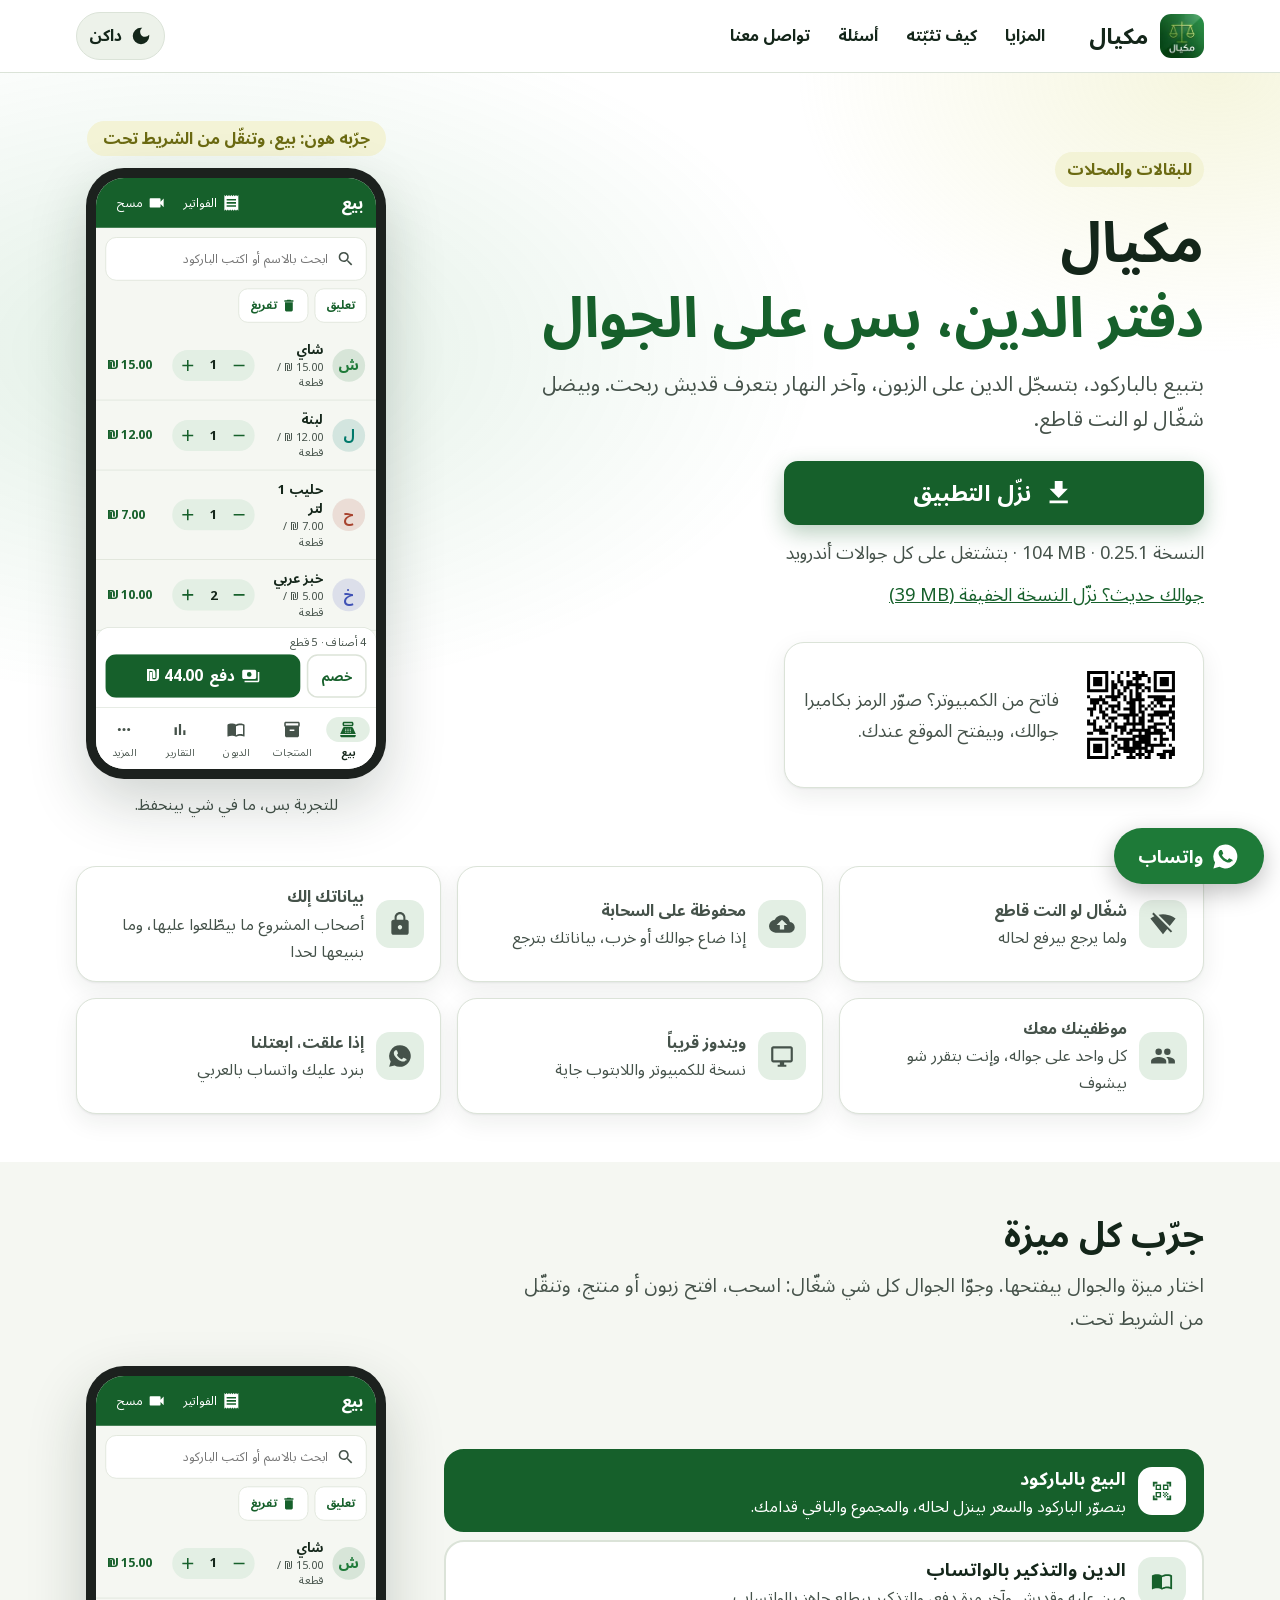
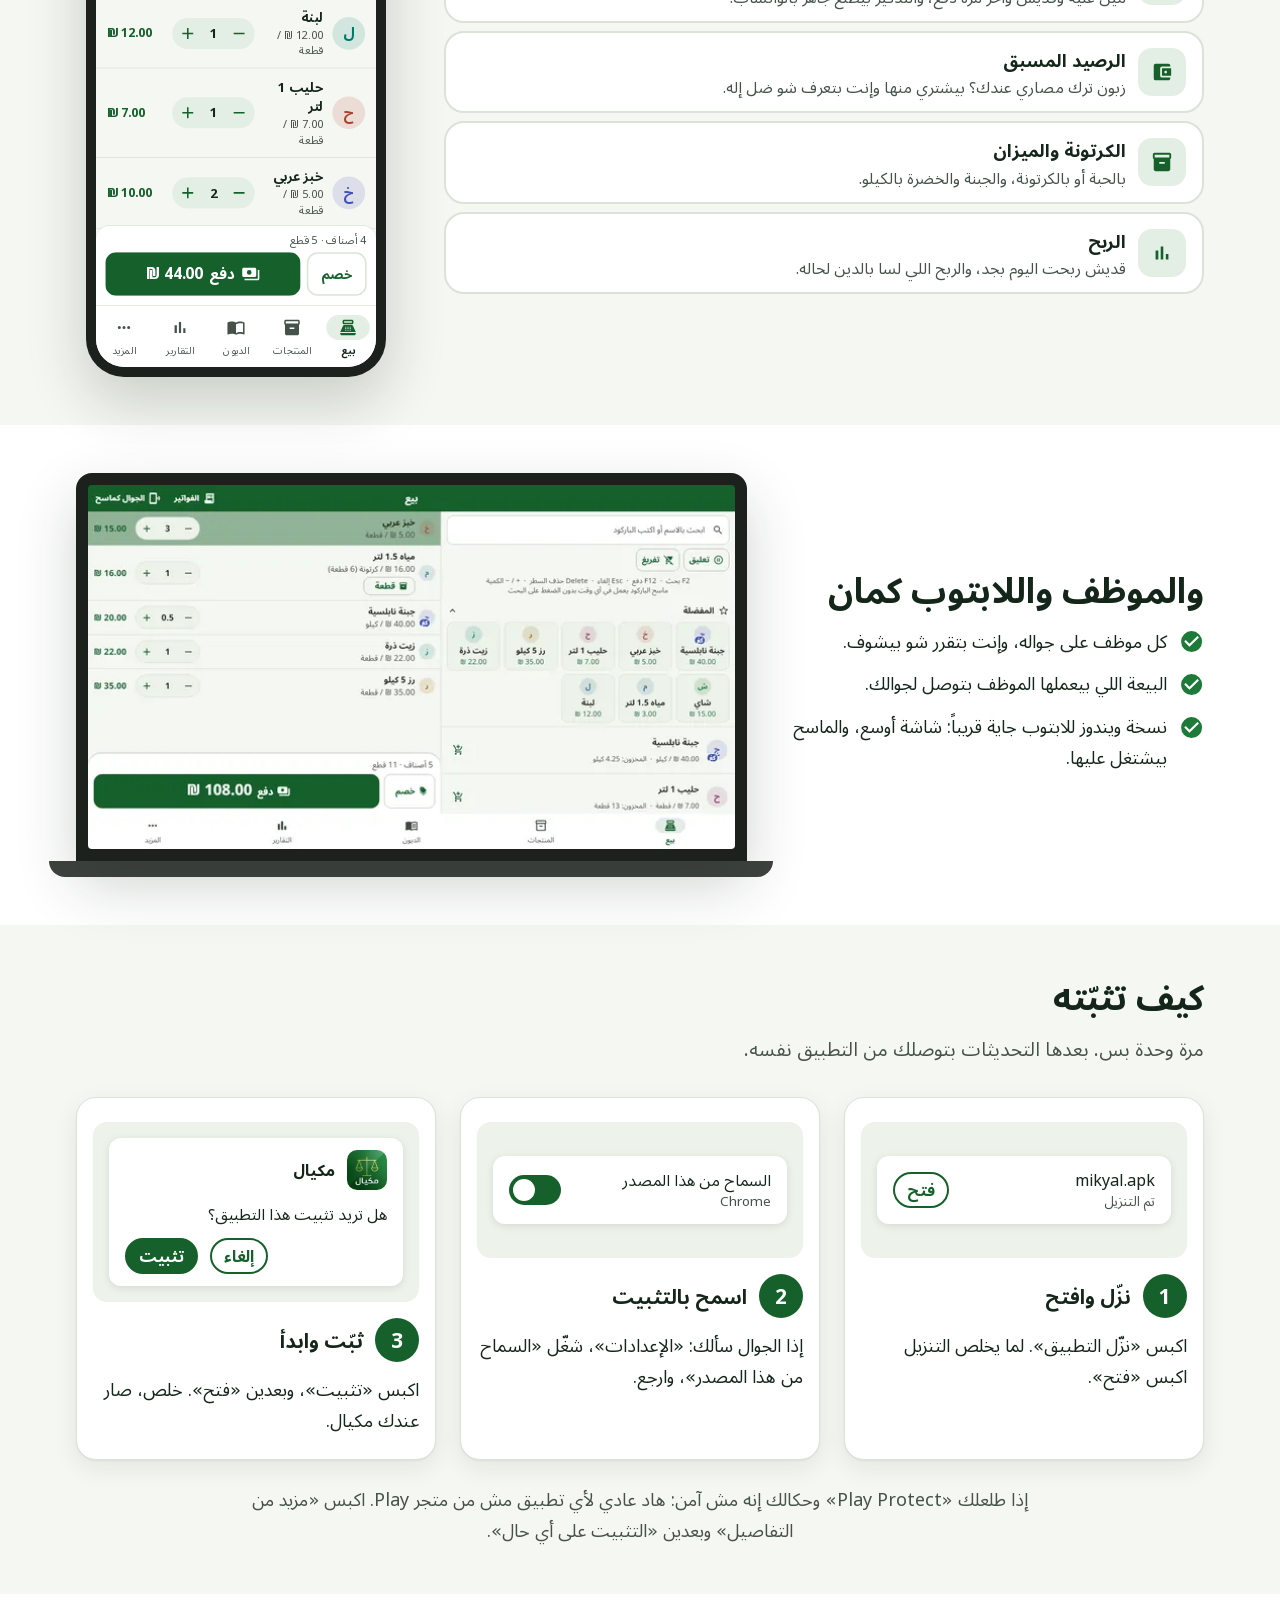
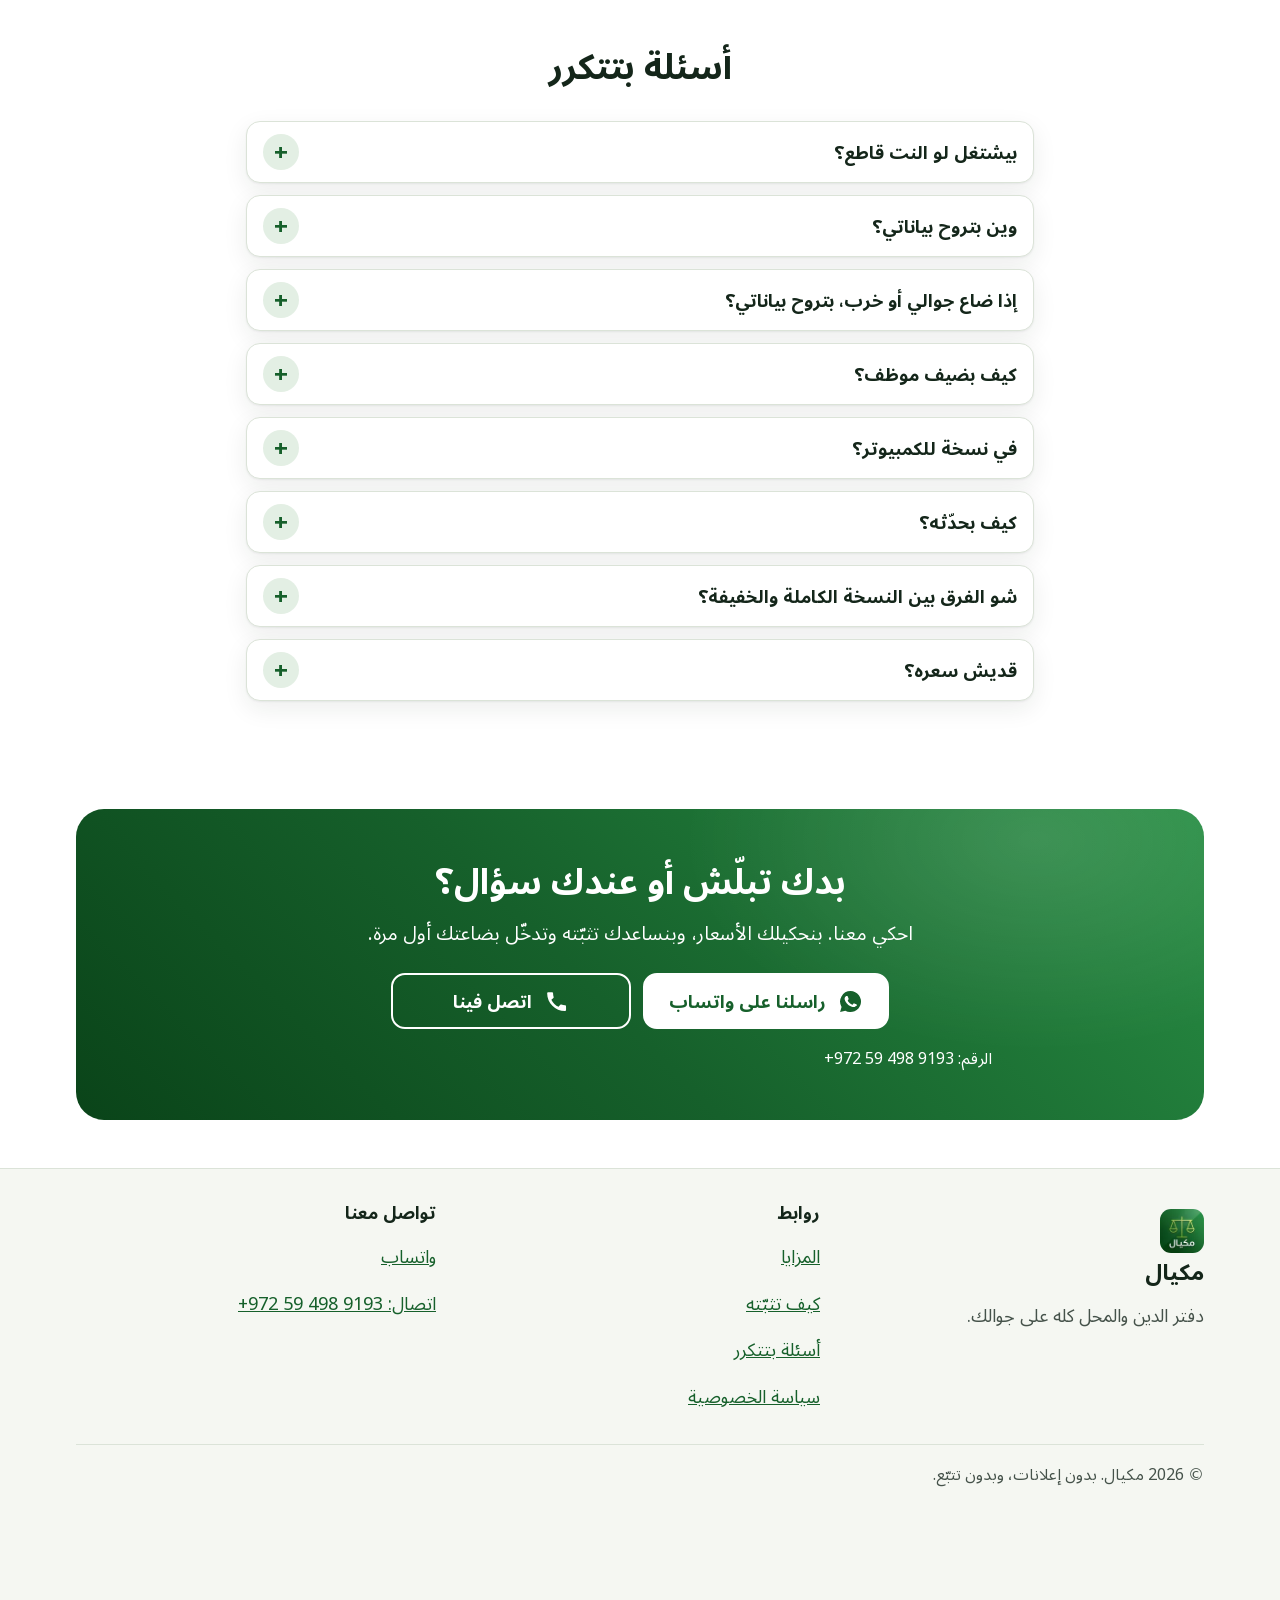
==== commit 5cbb3c50: "النسخة 0.25.1" ====
--- a/index.html
+++ b/index.html
@@ -93,7 +93,7 @@
           <svg class="icon" aria-hidden="true"><use href="#i-download"/></svg>
           <span>نزّل التطبيق</span>
         </a>
-        <p class="meta">النسخة <span dir="ltr" data-v>0.25.0</span> · <span dir="ltr" data-full>104 MB</span> · بتشتغل على كل جوالات أندرويد</p>
+        <p class="meta">النسخة <span dir="ltr" data-v>0.25.1</span> · <span dir="ltr" data-full>104 MB</span> · بتشتغل على كل جوالات أندرويد</p>
         <p class="light-link"><a href="https://github.com/binnibal/mikyal-site/releases/latest/download/mikyal-light.apk" download>جوالك حديث؟ نزّل النسخة الخفيفة (<span dir="ltr" data-light>39 MB</span>)</a></p>
         <div class="qr">
           <img src="img/qr.svg" width="112" height="112" alt="رمز QR لرابط موقع مكيال">
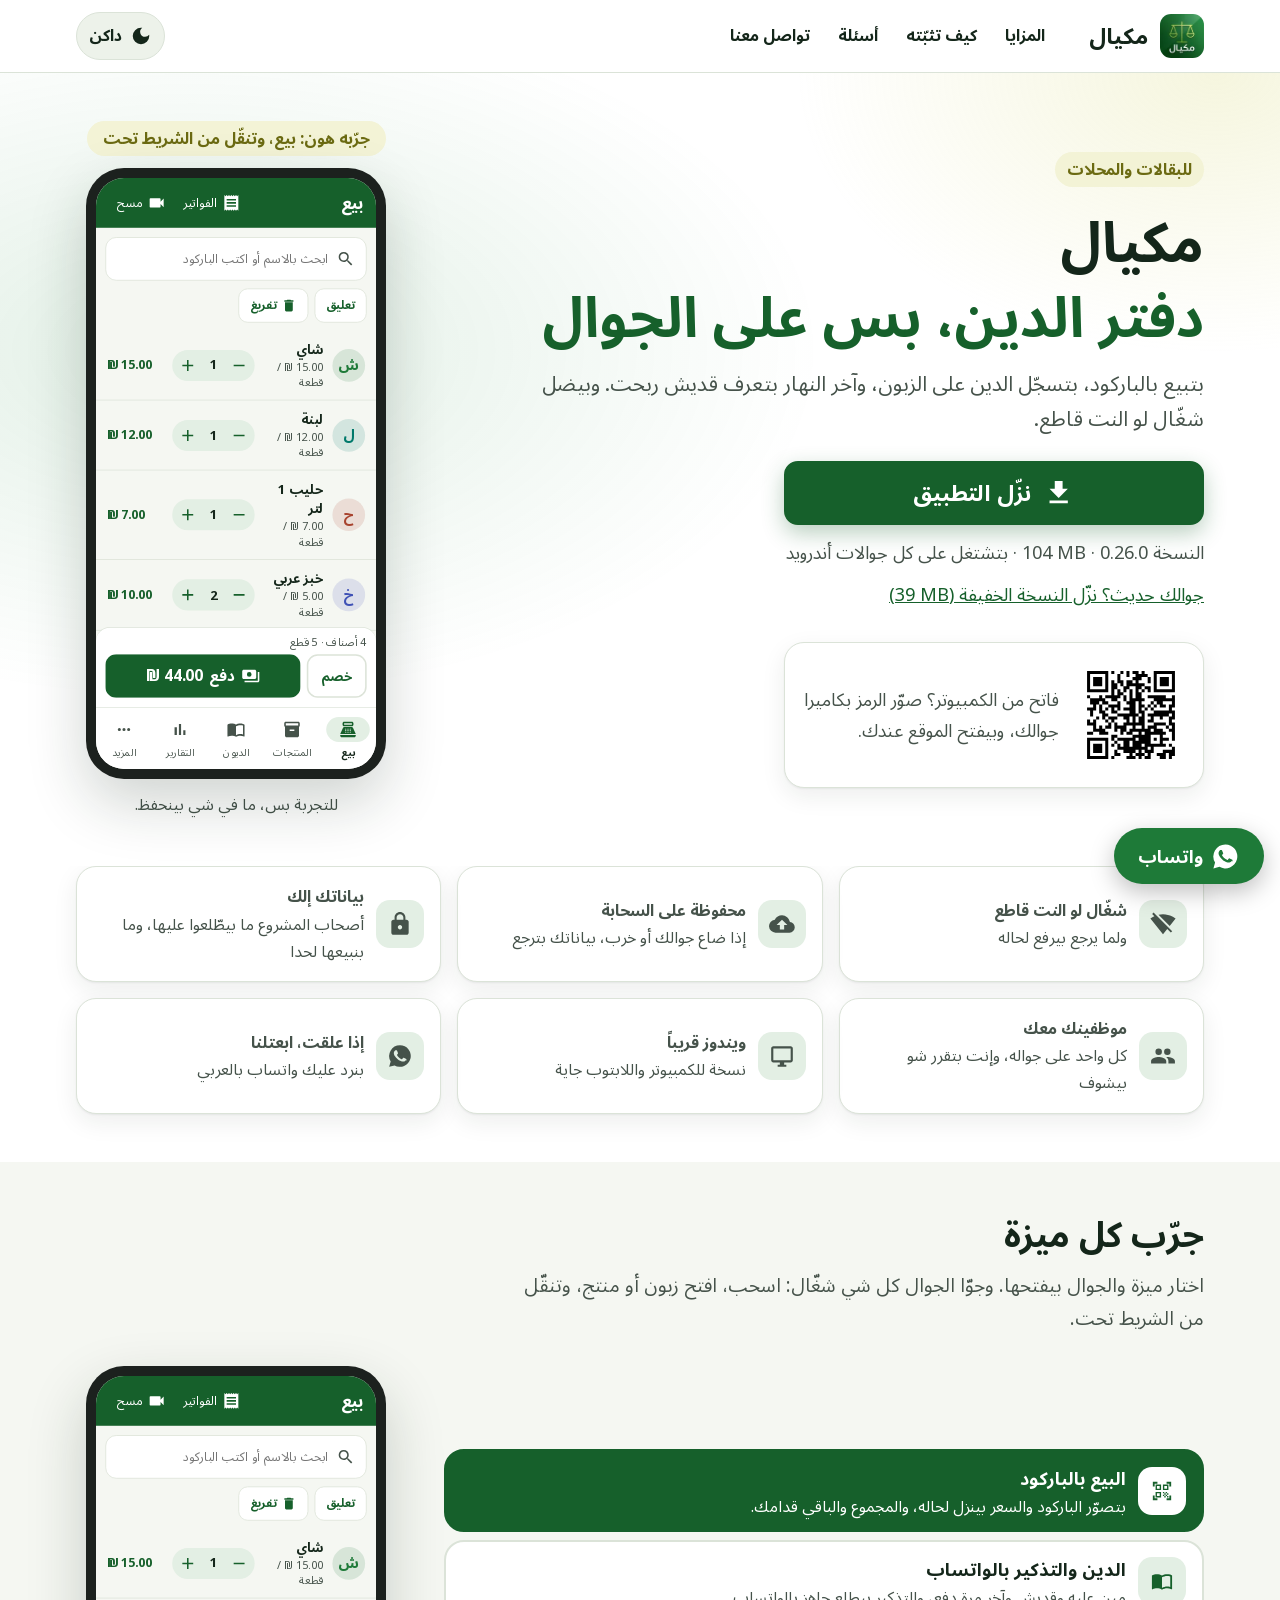
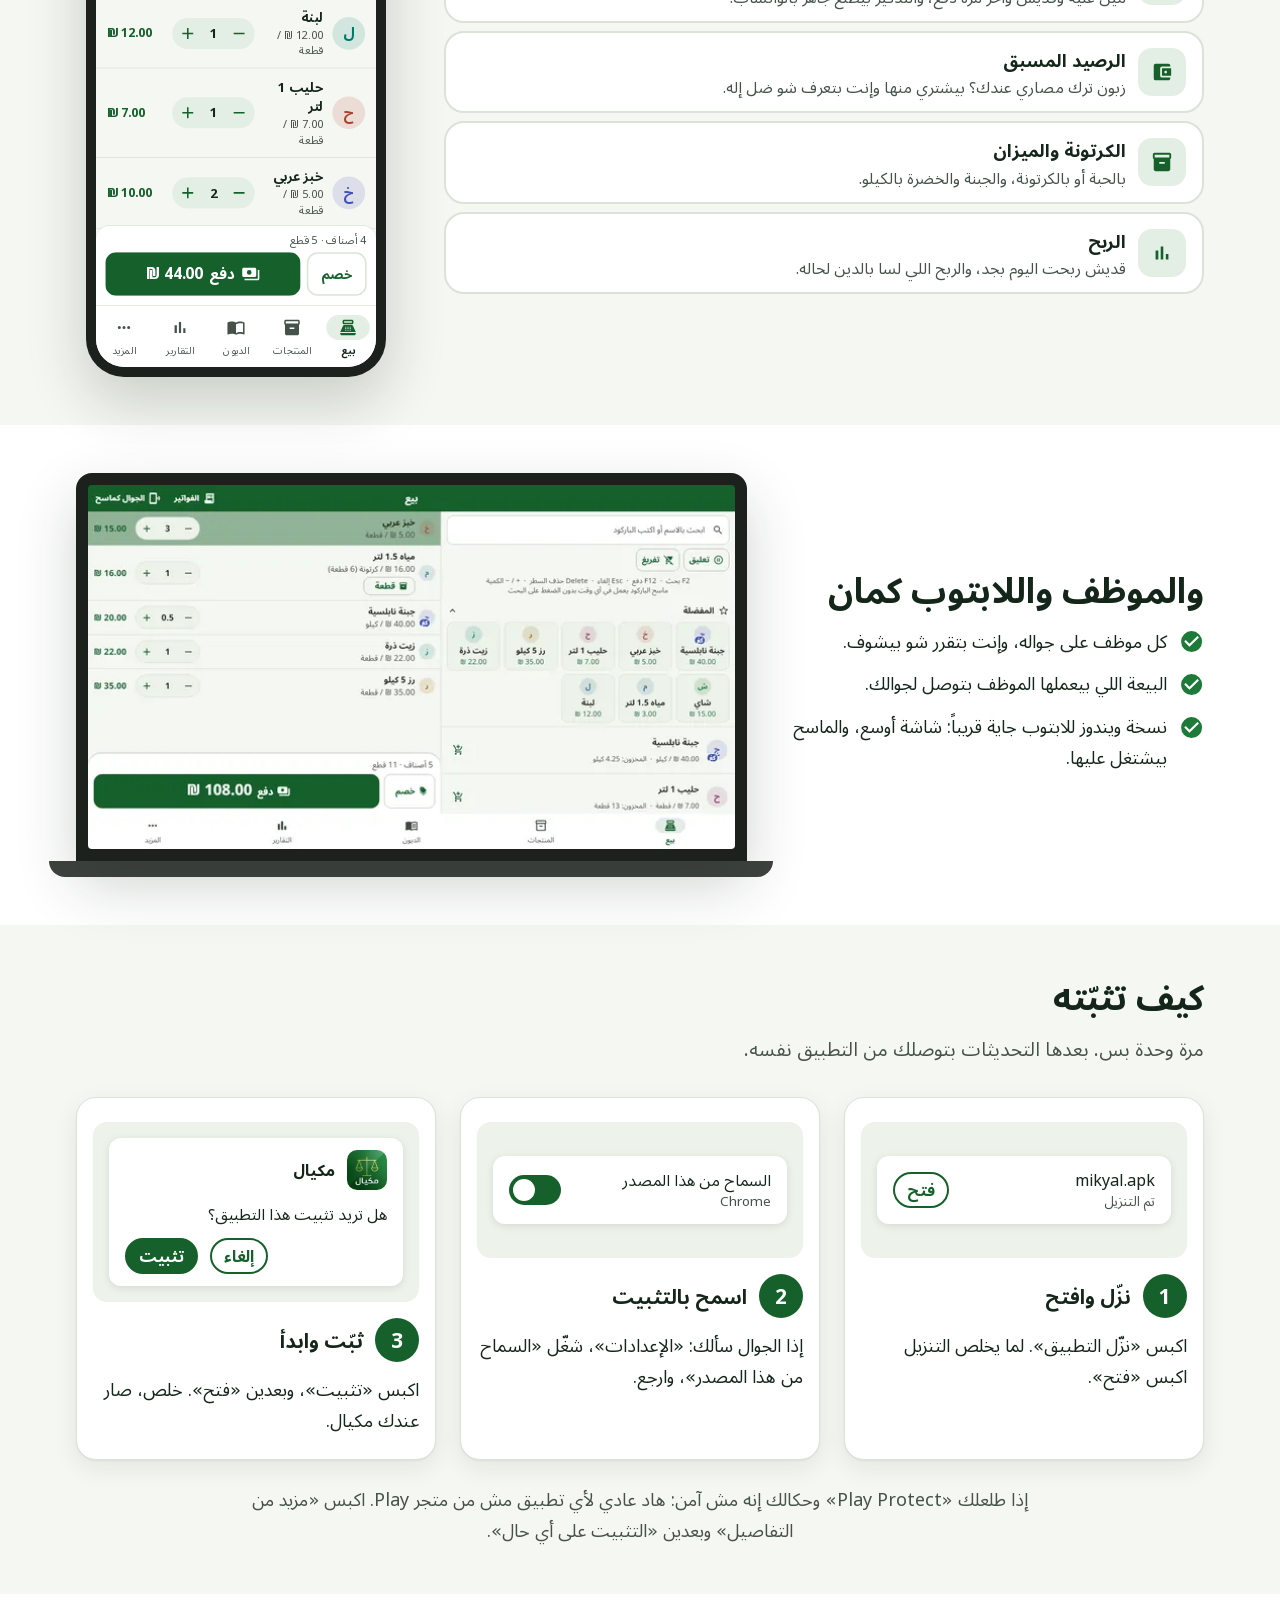
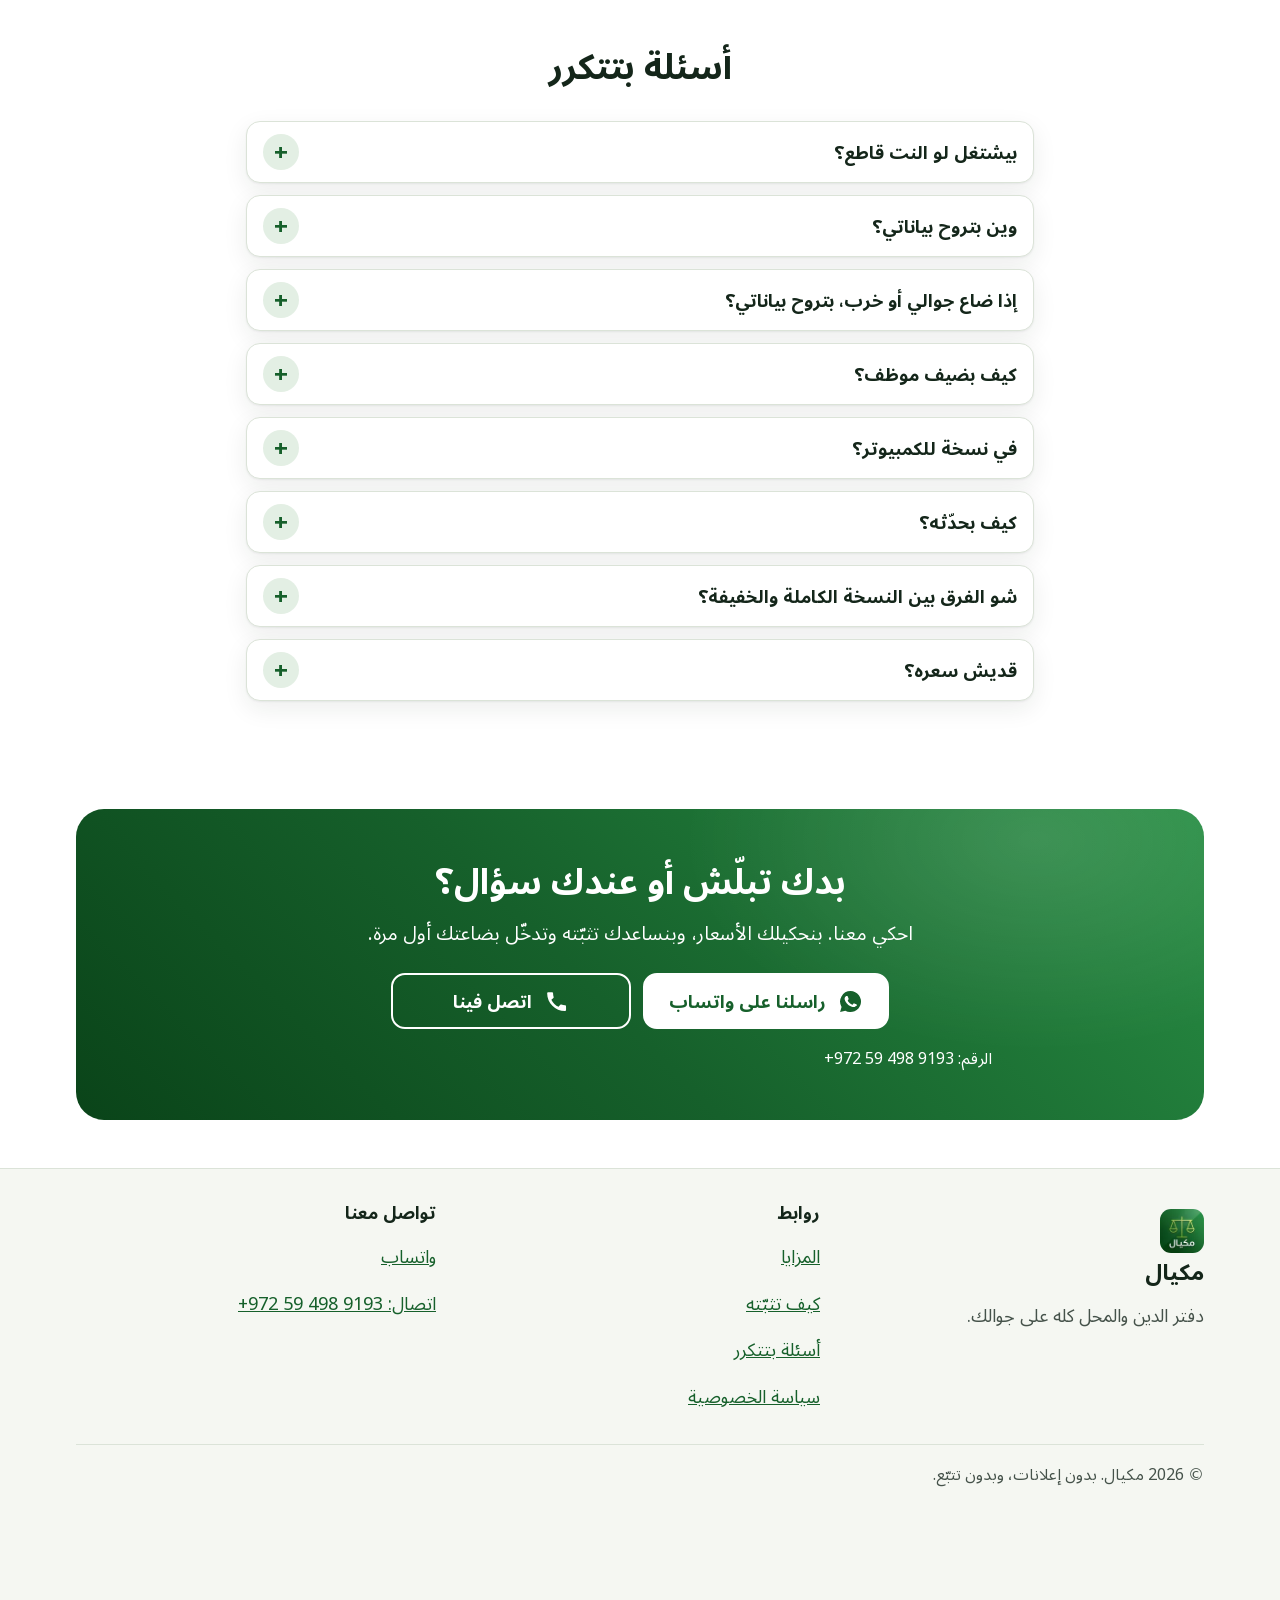
==== commit 11ed0289: "النسخة 0.26.0" ====
--- a/index.html
+++ b/index.html
@@ -93,7 +93,7 @@
           <svg class="icon" aria-hidden="true"><use href="#i-download"/></svg>
           <span>نزّل التطبيق</span>
         </a>
-        <p class="meta">النسخة <span dir="ltr" data-v>0.25.1</span> · <span dir="ltr" data-full>104 MB</span> · بتشتغل على كل جوالات أندرويد</p>
+        <p class="meta">النسخة <span dir="ltr" data-v>0.26.0</span> · <span dir="ltr" data-full>104 MB</span> · بتشتغل على كل جوالات أندرويد</p>
         <p class="light-link"><a href="https://github.com/binnibal/mikyal-site/releases/latest/download/mikyal-light.apk" download>جوالك حديث؟ نزّل النسخة الخفيفة (<span dir="ltr" data-light>39 MB</span>)</a></p>
         <div class="qr">
           <img src="img/qr.svg" width="112" height="112" alt="رمز QR لرابط موقع مكيال">
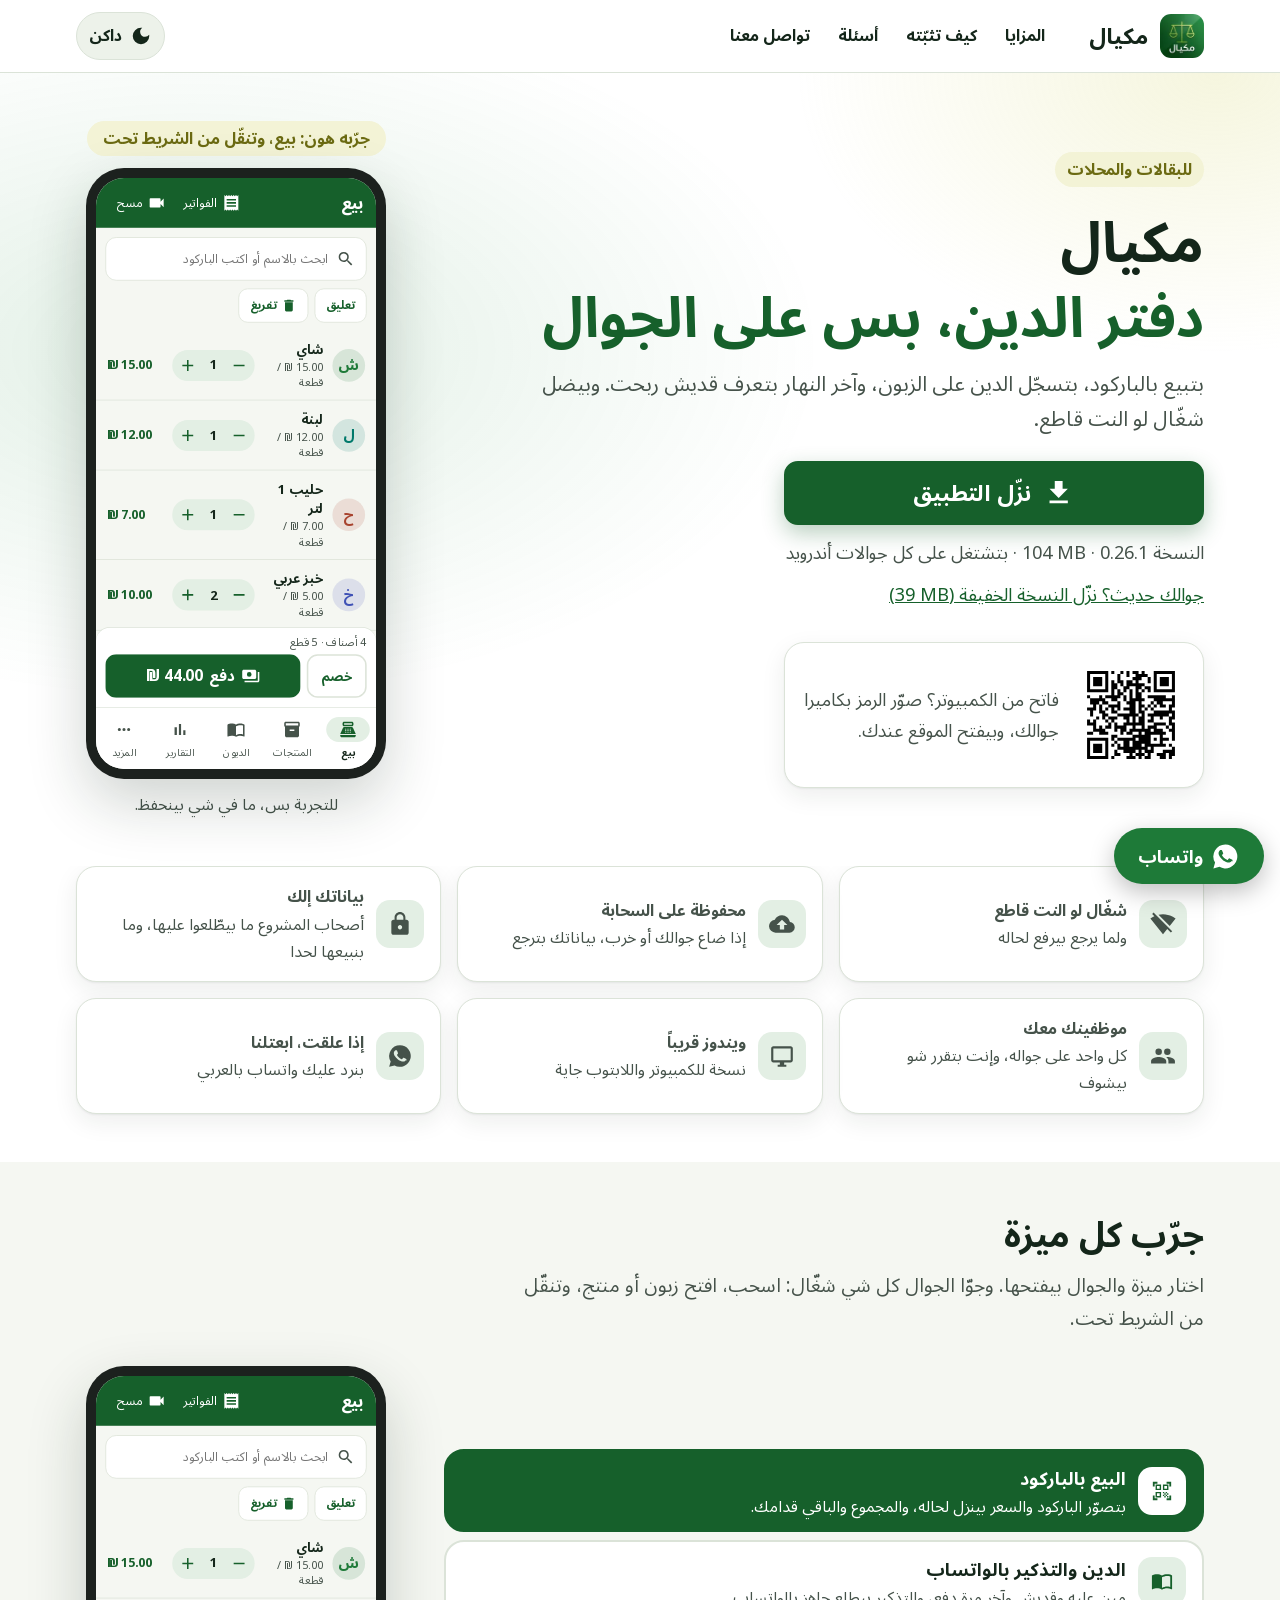
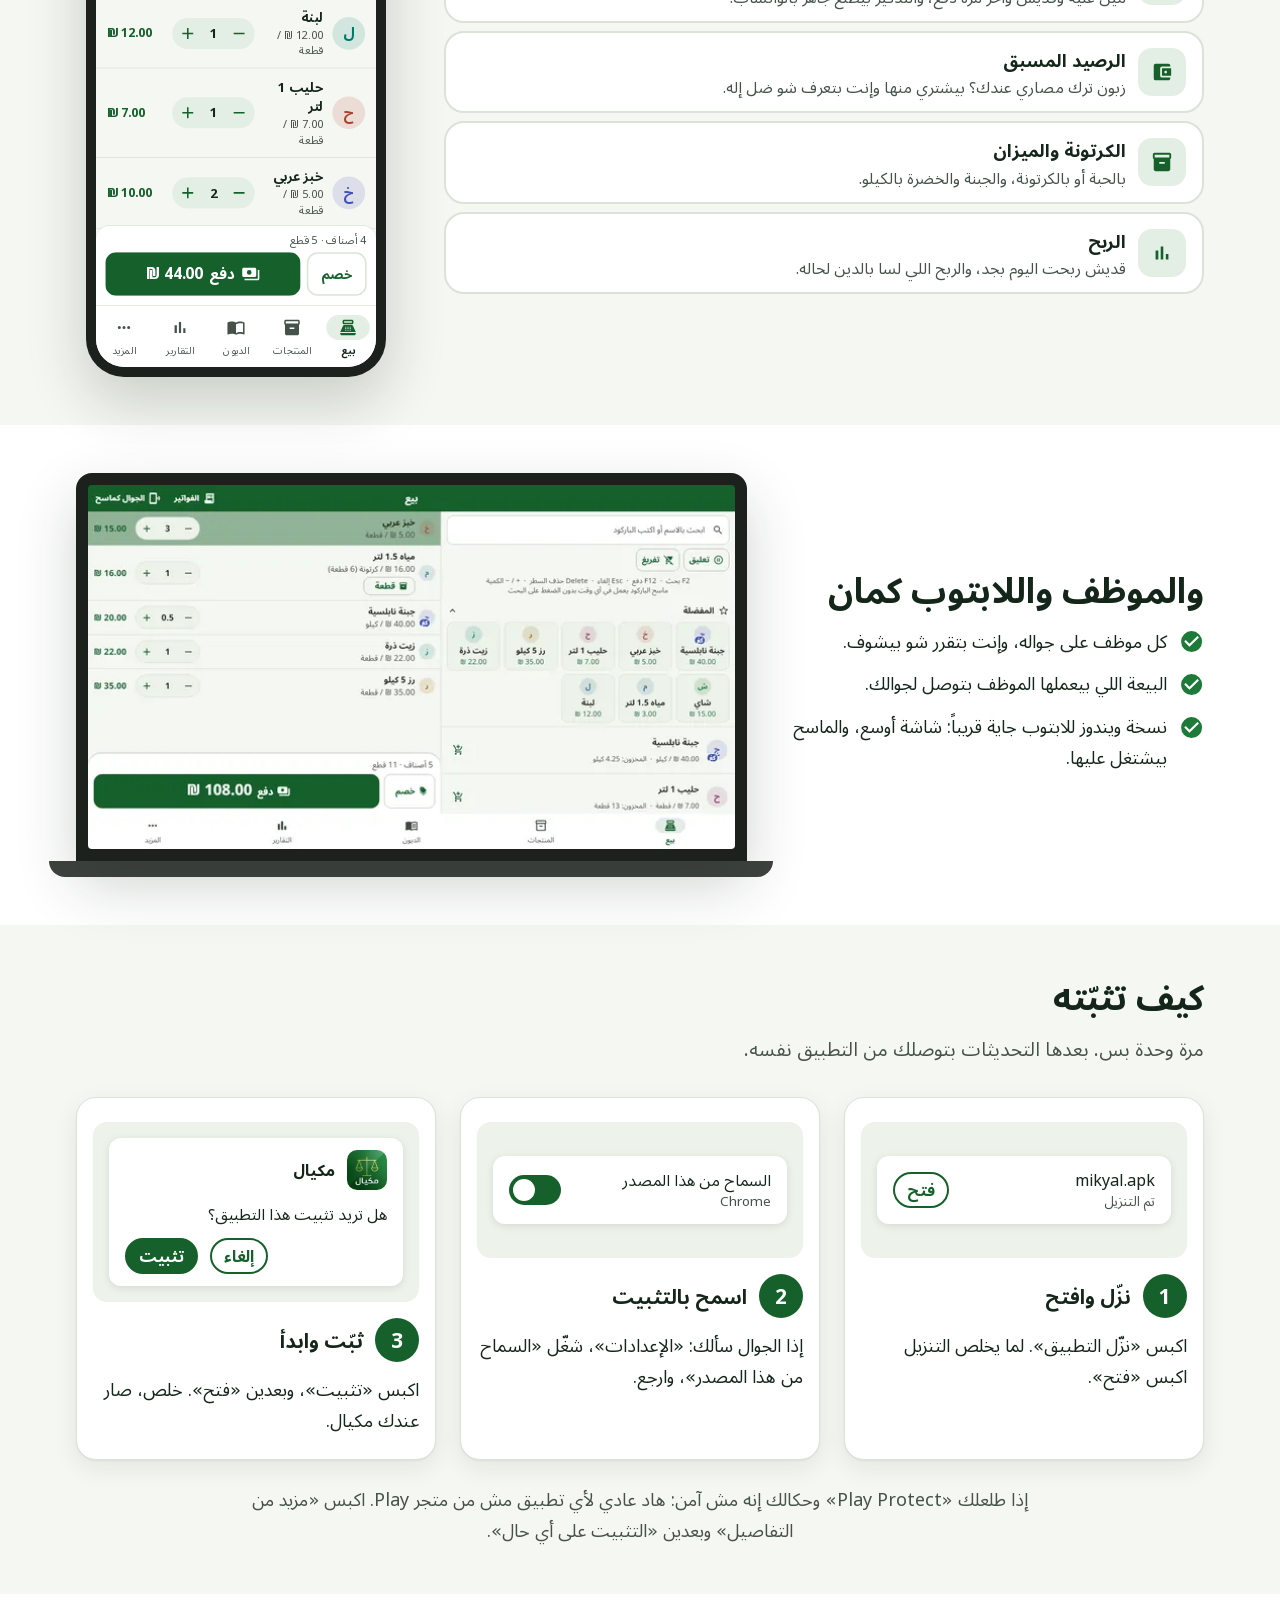
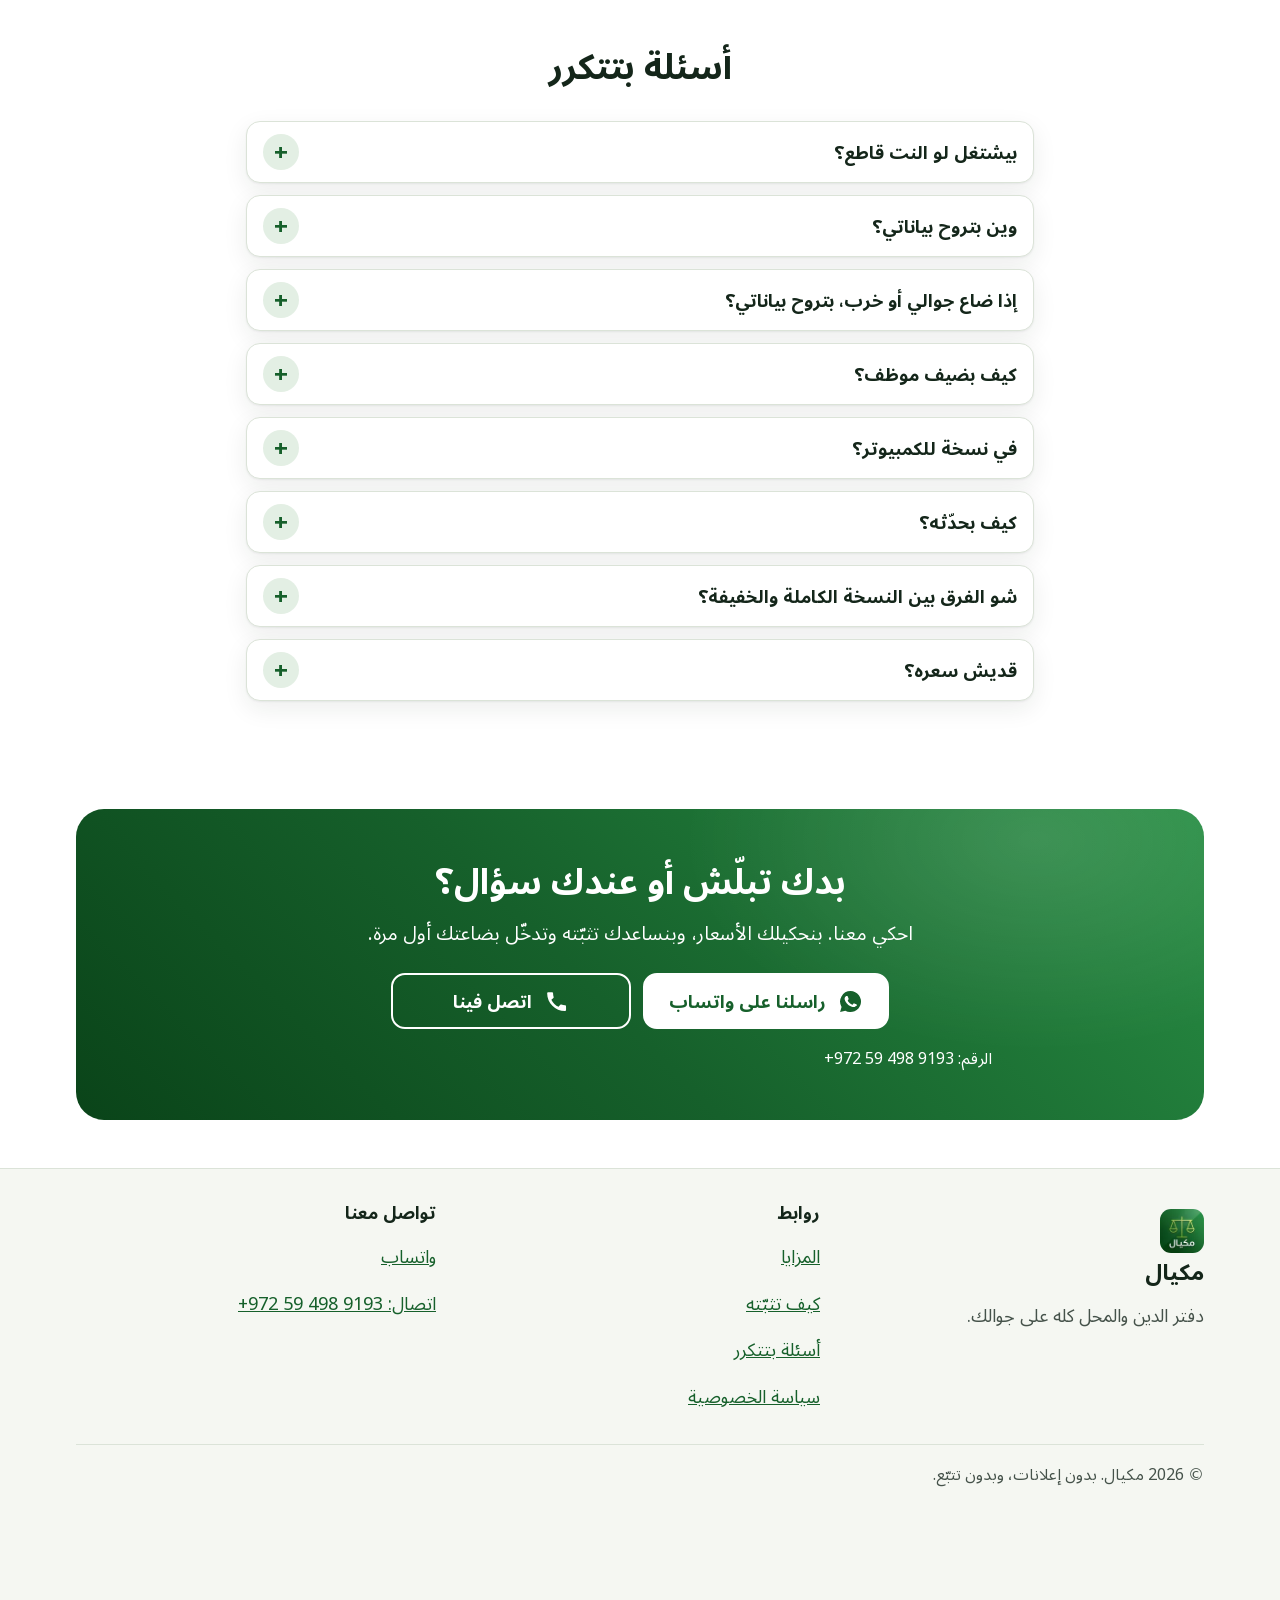
==== commit ef3023ce: "النسخة 0.26.1" ====
--- a/index.html
+++ b/index.html
@@ -93,7 +93,7 @@
           <svg class="icon" aria-hidden="true"><use href="#i-download"/></svg>
           <span>نزّل التطبيق</span>
         </a>
-        <p class="meta">النسخة <span dir="ltr" data-v>0.26.0</span> · <span dir="ltr" data-full>104 MB</span> · بتشتغل على كل جوالات أندرويد</p>
+        <p class="meta">النسخة <span dir="ltr" data-v>0.26.1</span> · <span dir="ltr" data-full>104 MB</span> · بتشتغل على كل جوالات أندرويد</p>
         <p class="light-link"><a href="https://github.com/binnibal/mikyal-site/releases/latest/download/mikyal-light.apk" download>جوالك حديث؟ نزّل النسخة الخفيفة (<span dir="ltr" data-light>39 MB</span>)</a></p>
         <div class="qr">
           <img src="img/qr.svg" width="112" height="112" alt="رمز QR لرابط موقع مكيال">
